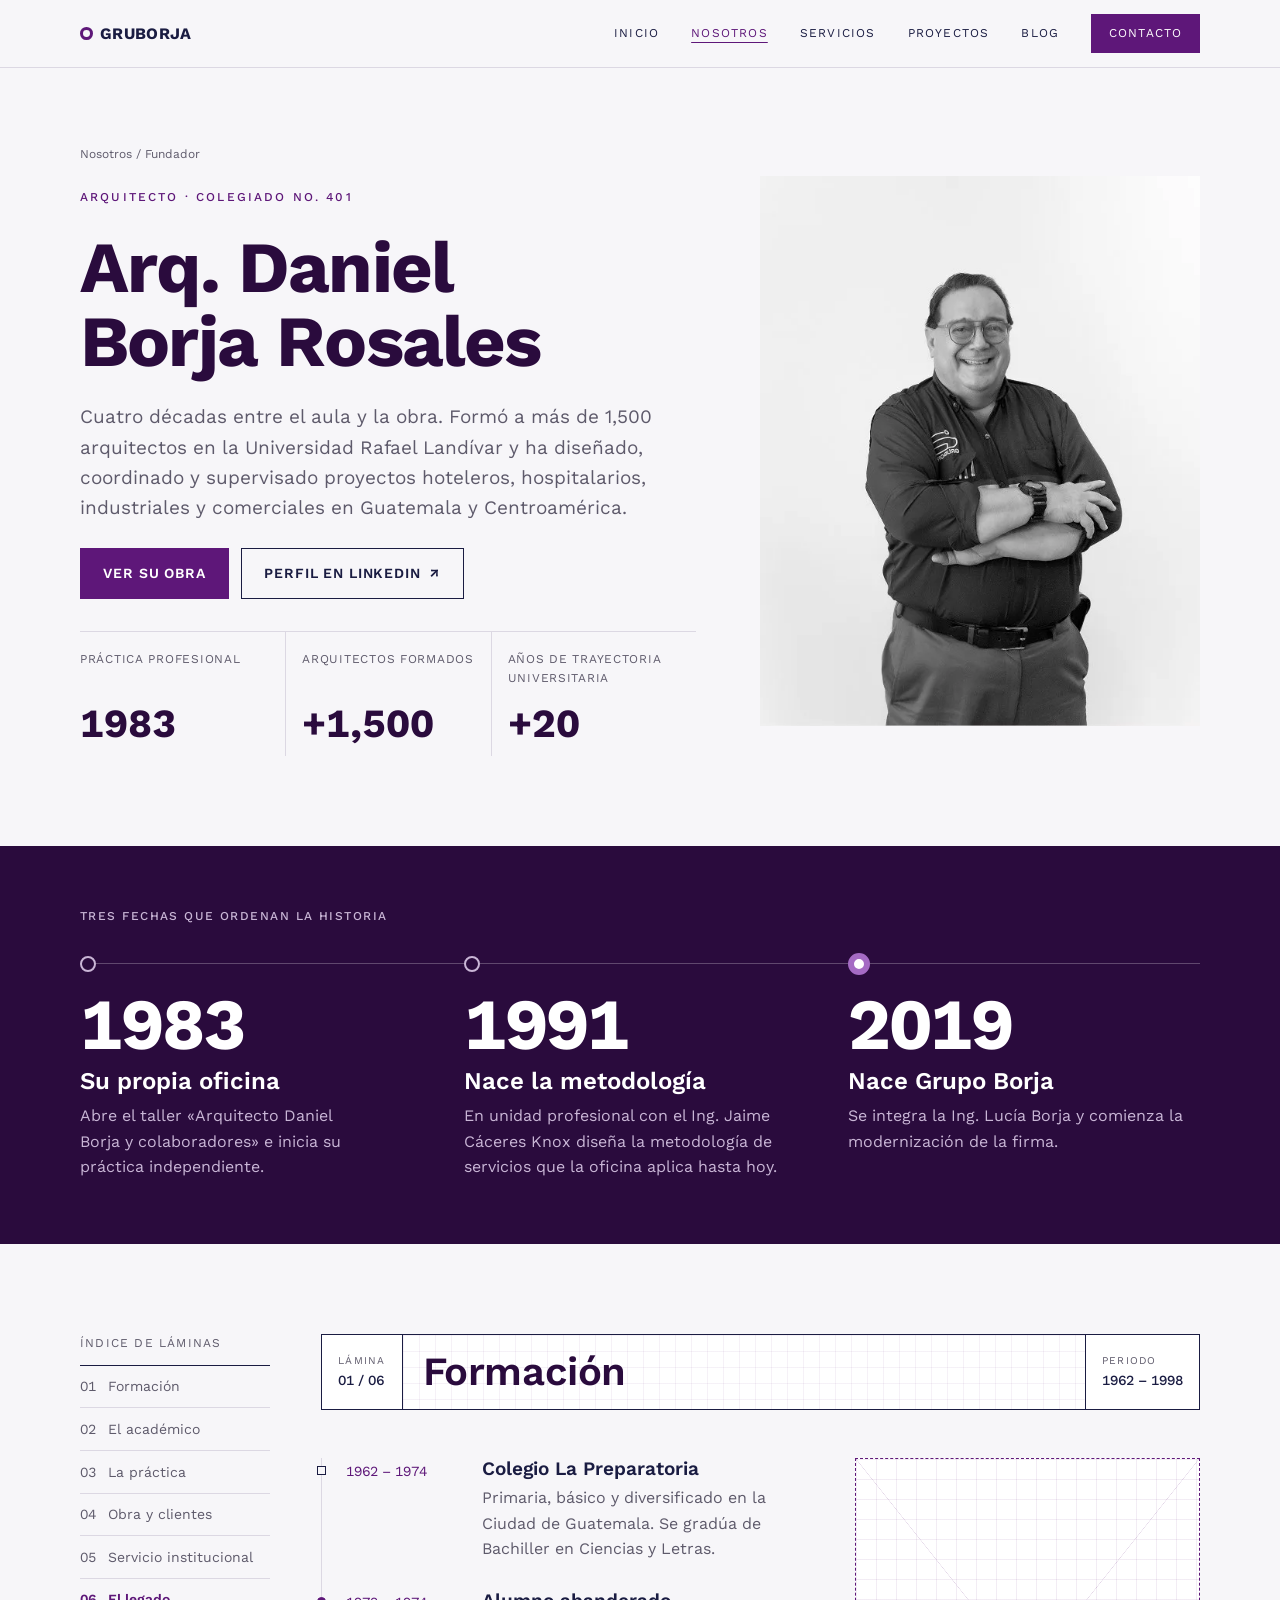
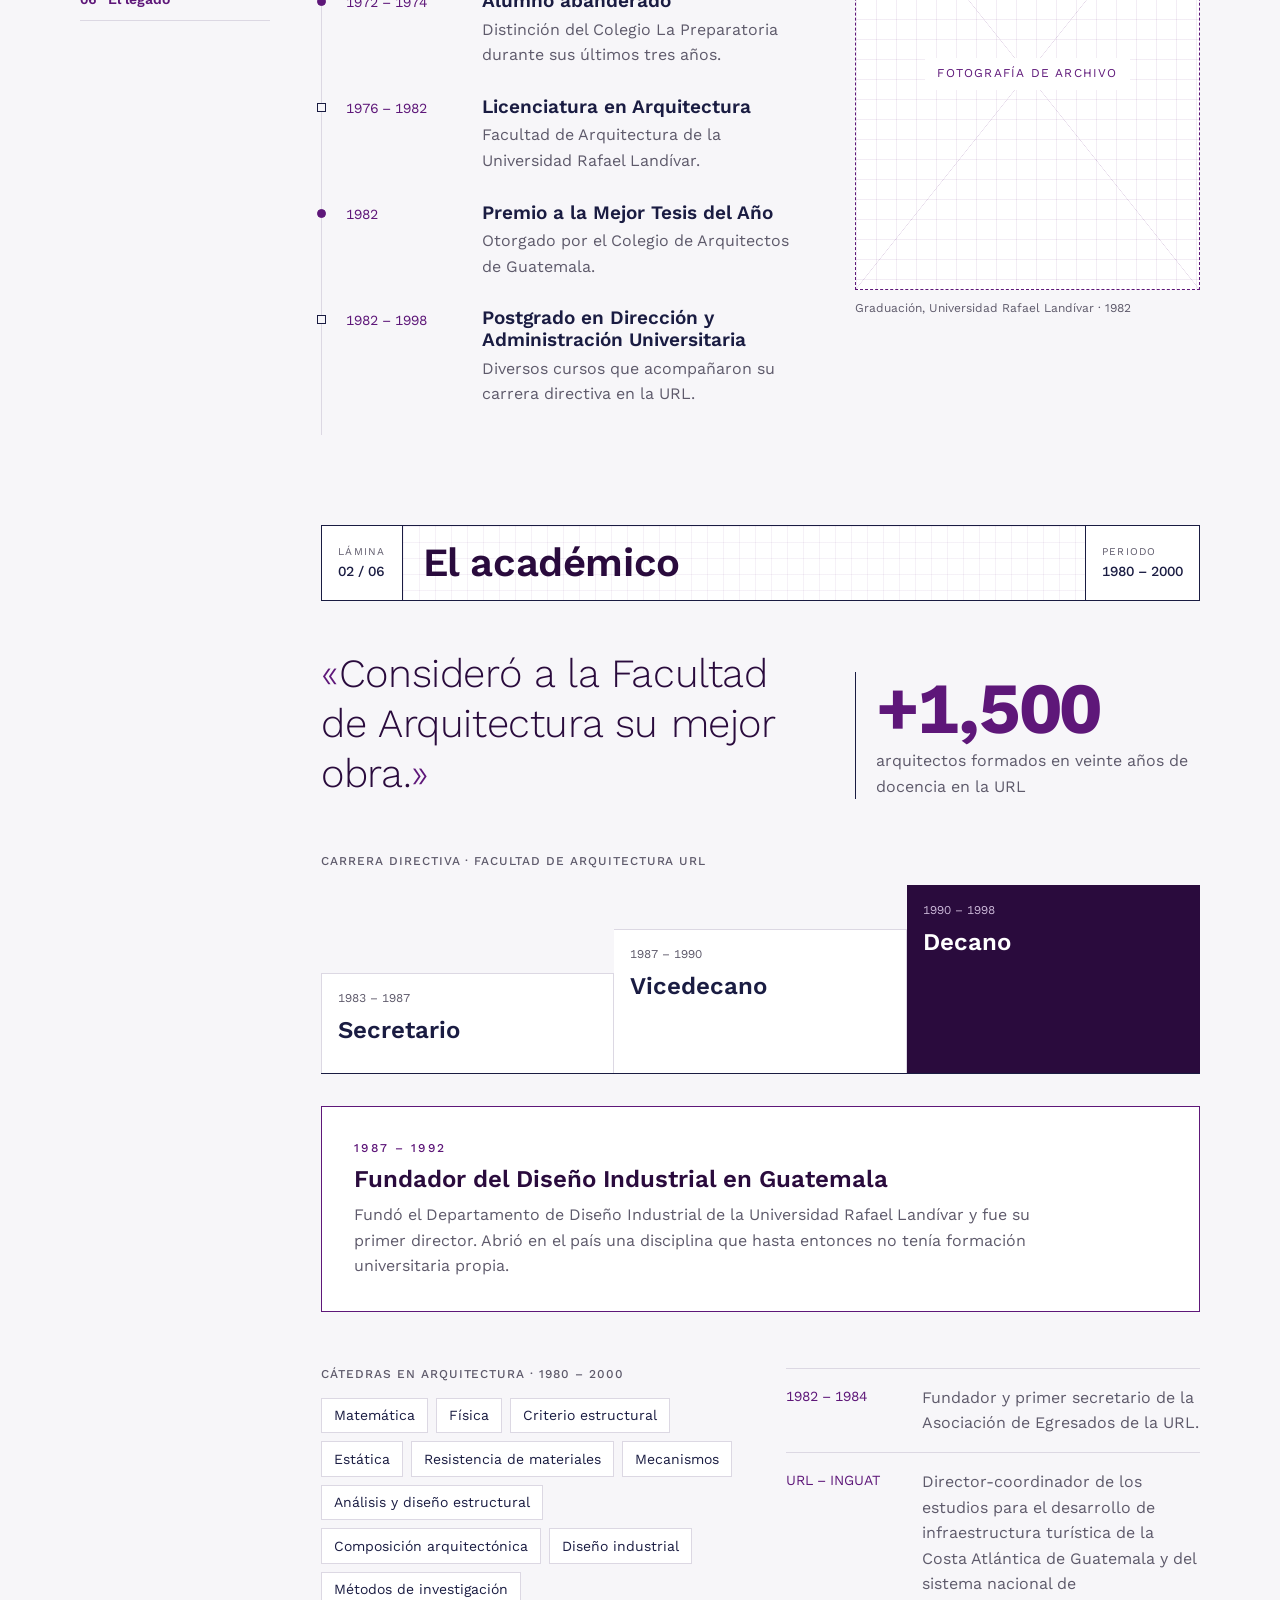
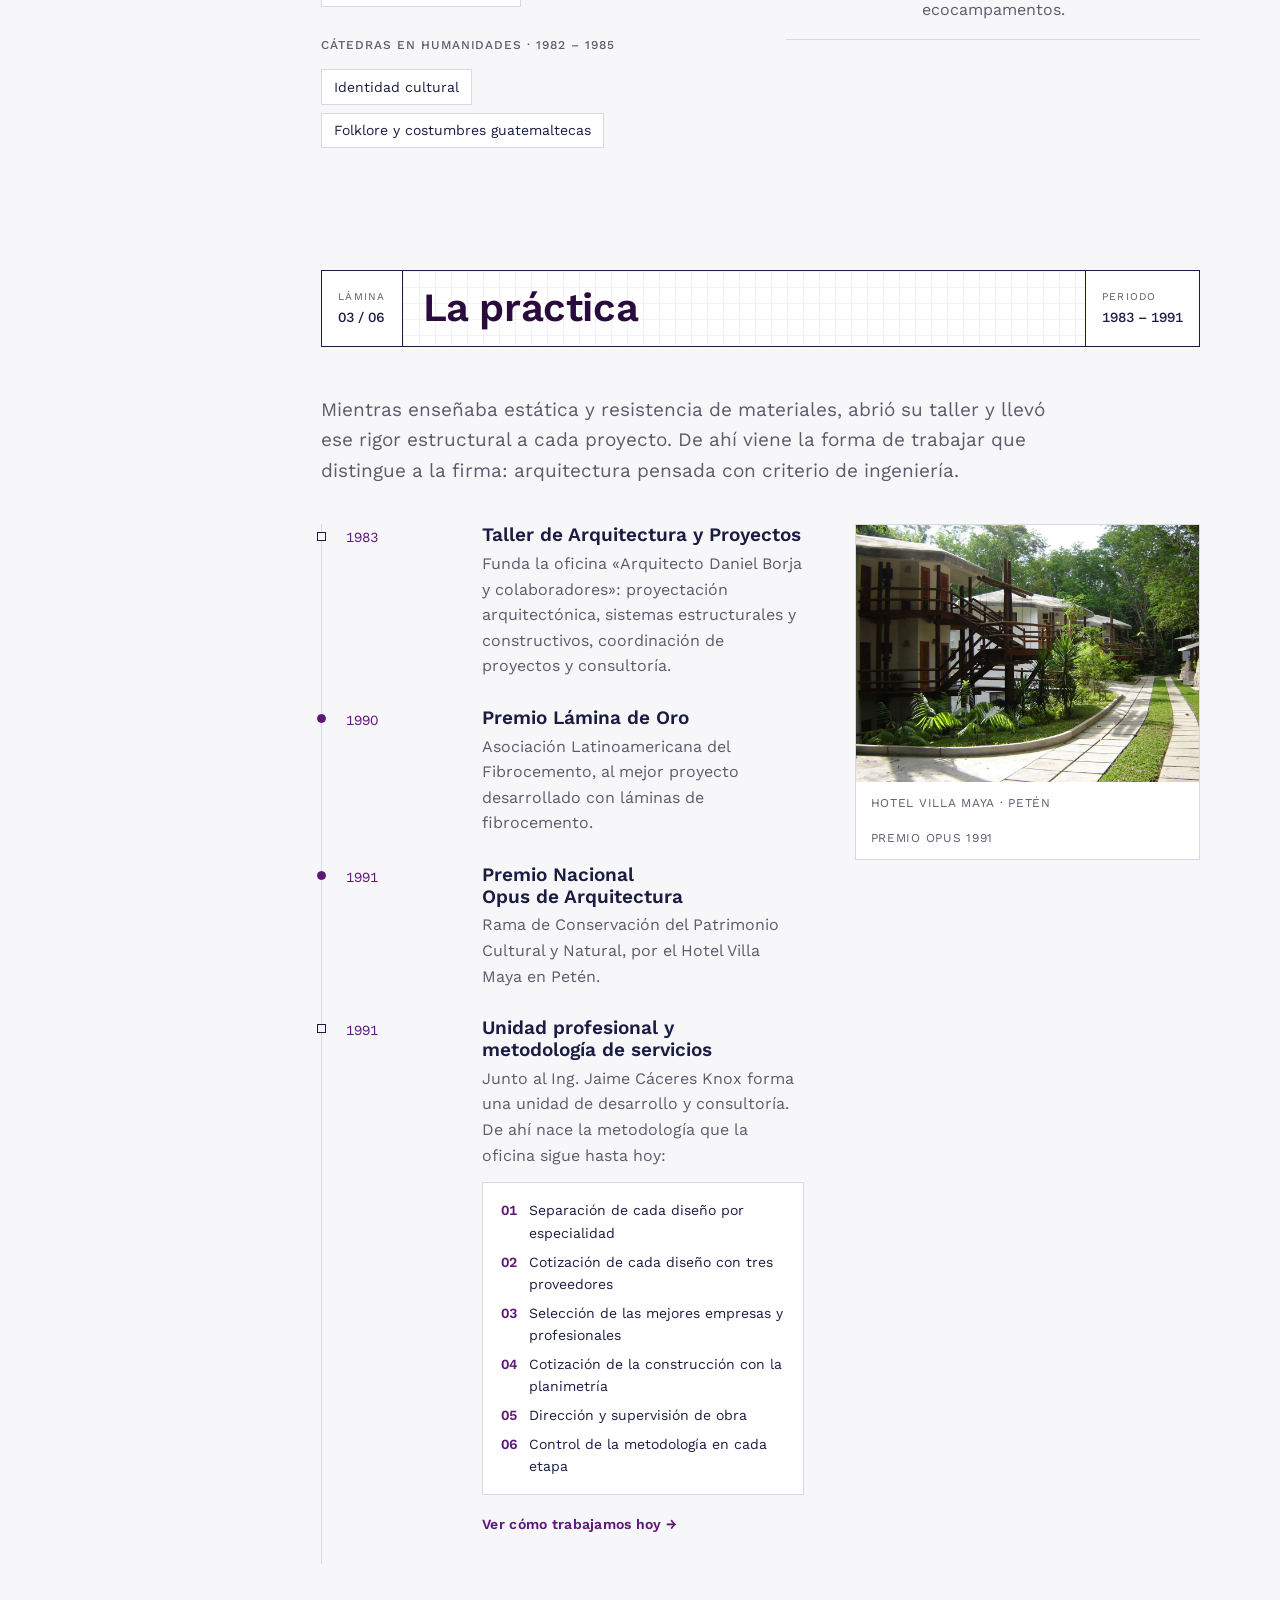
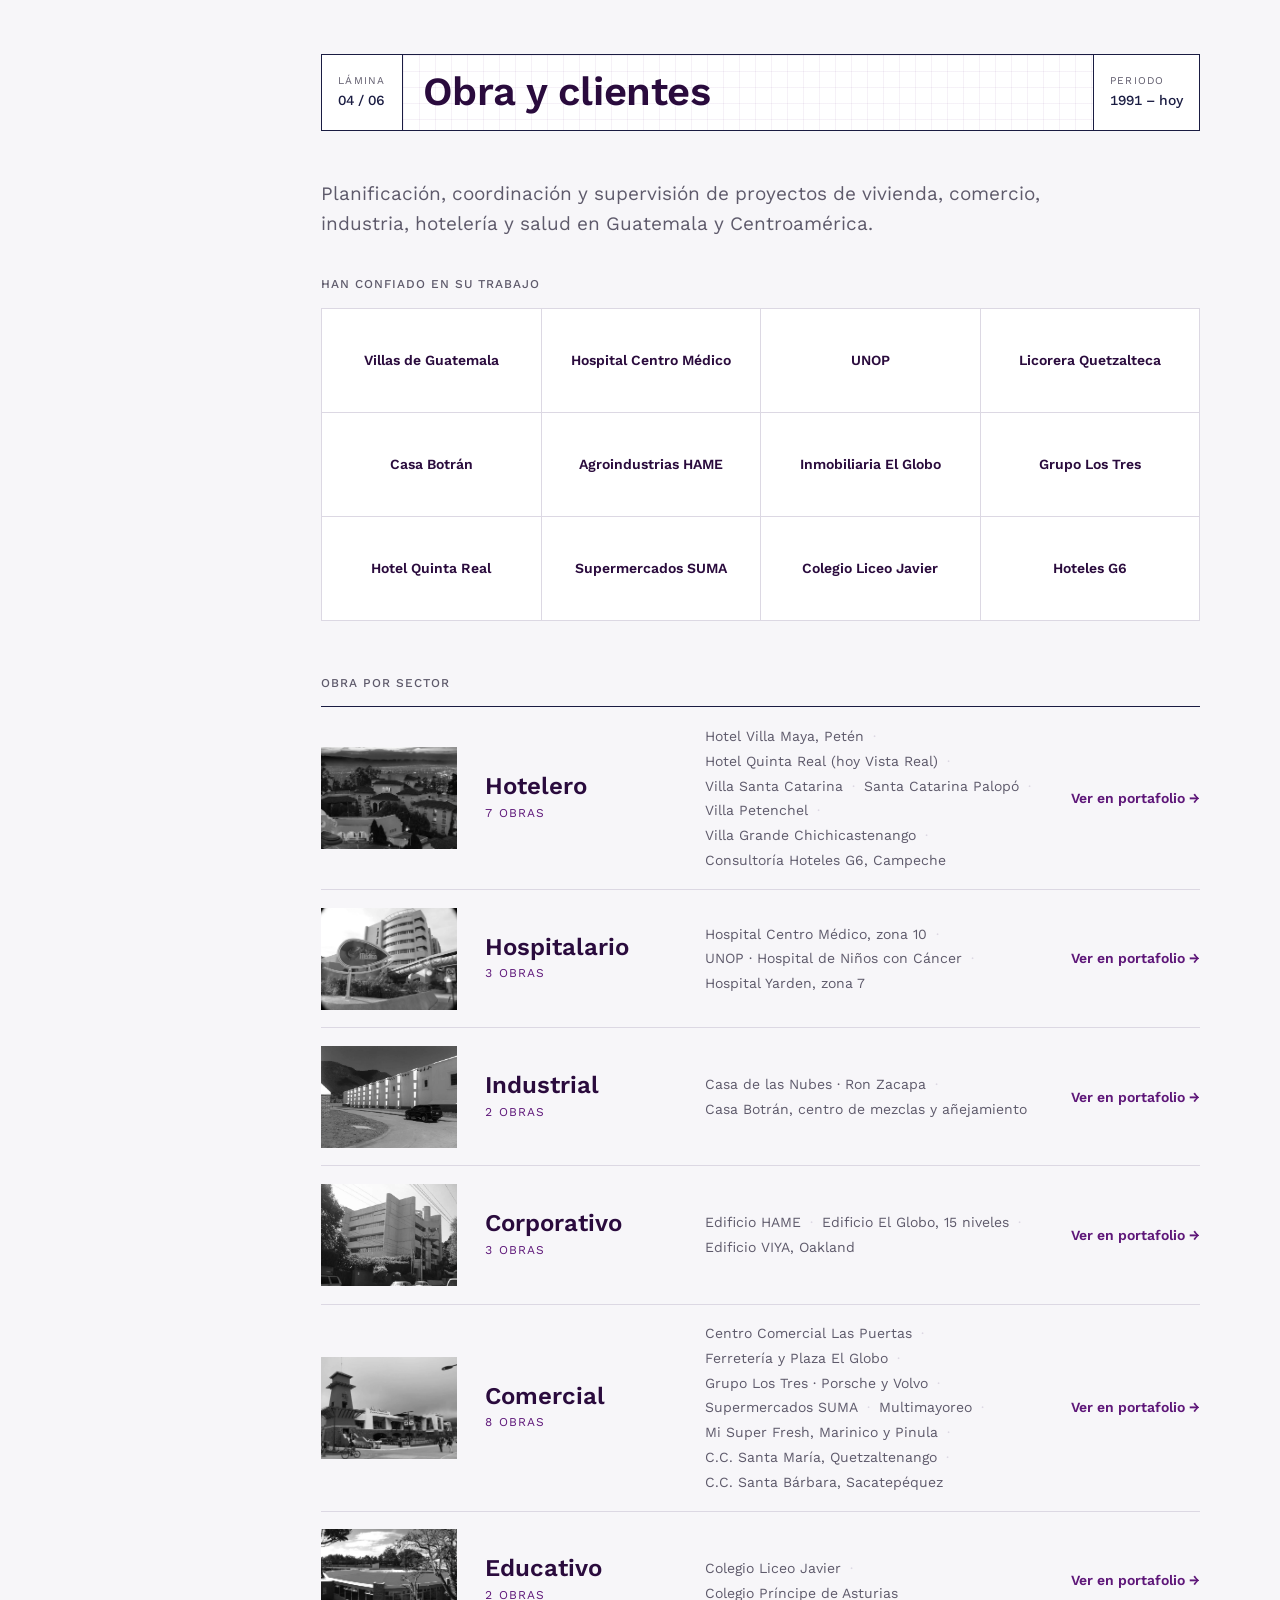
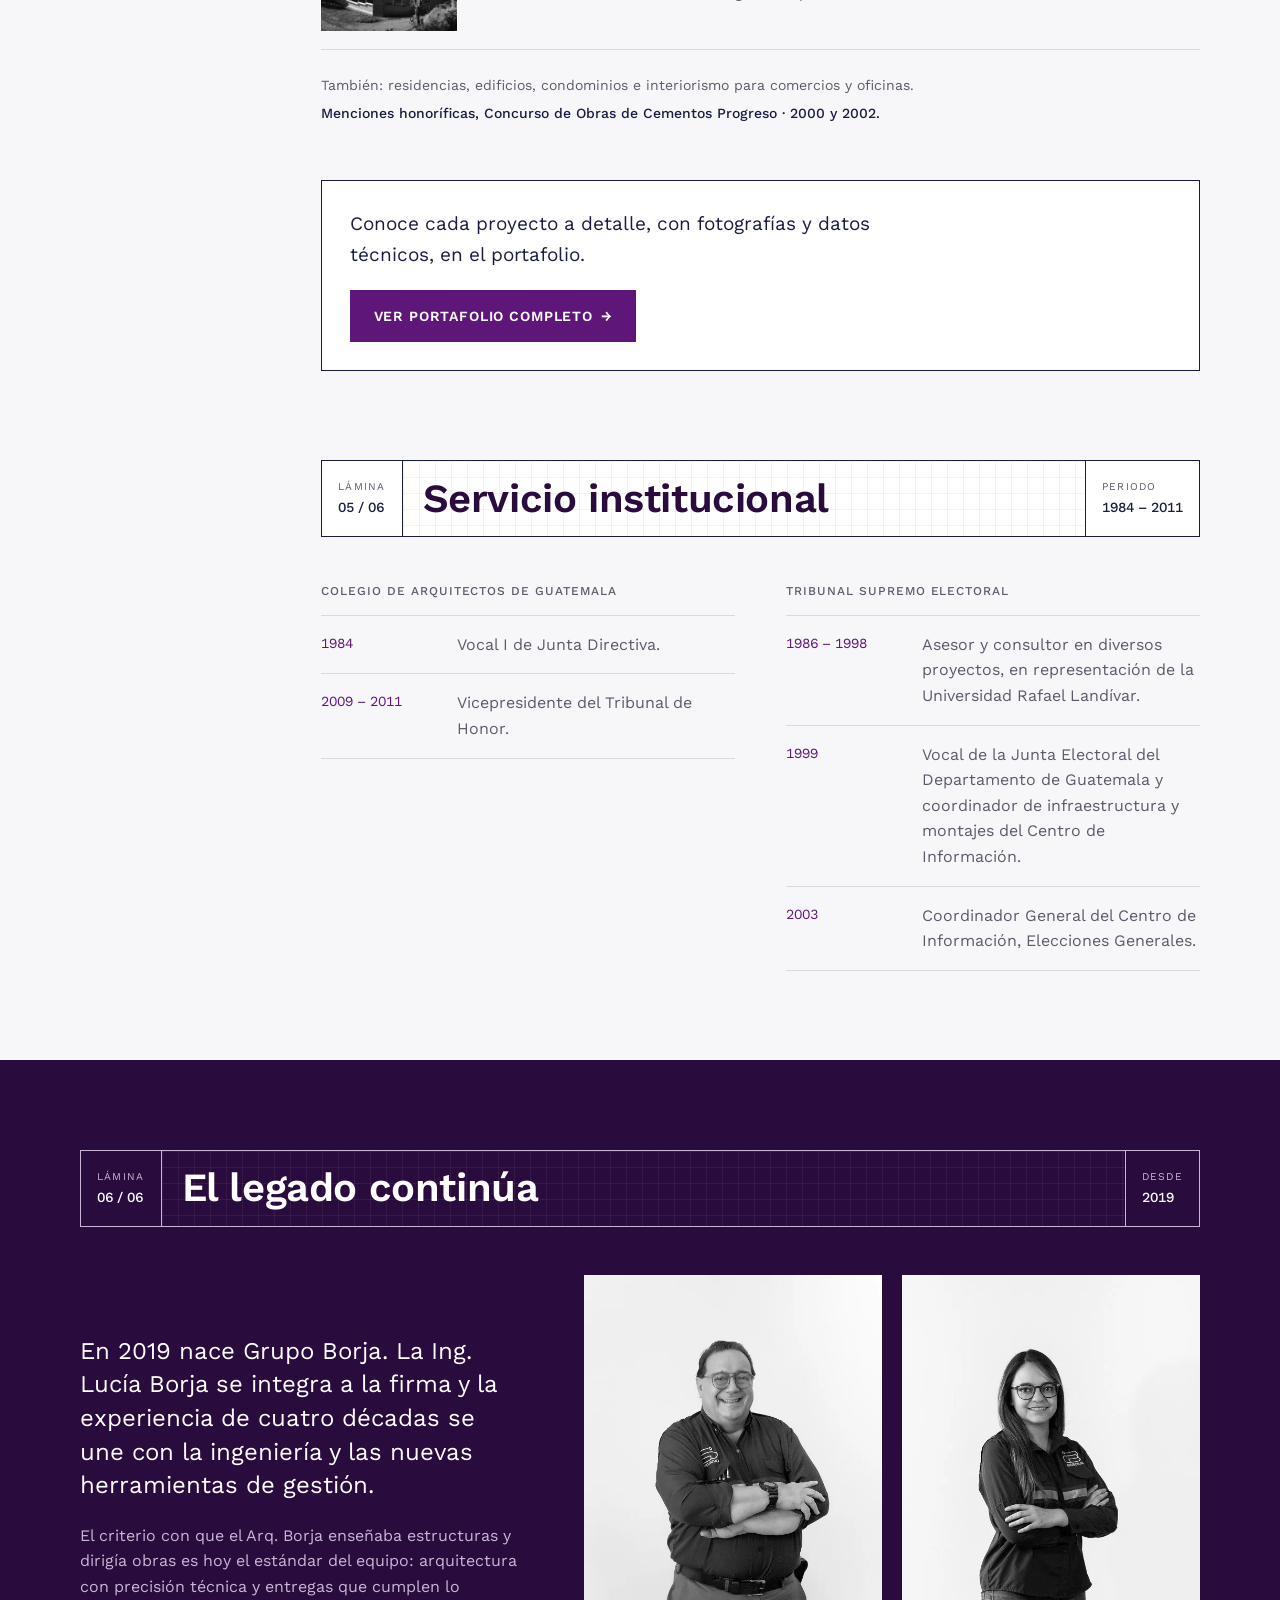
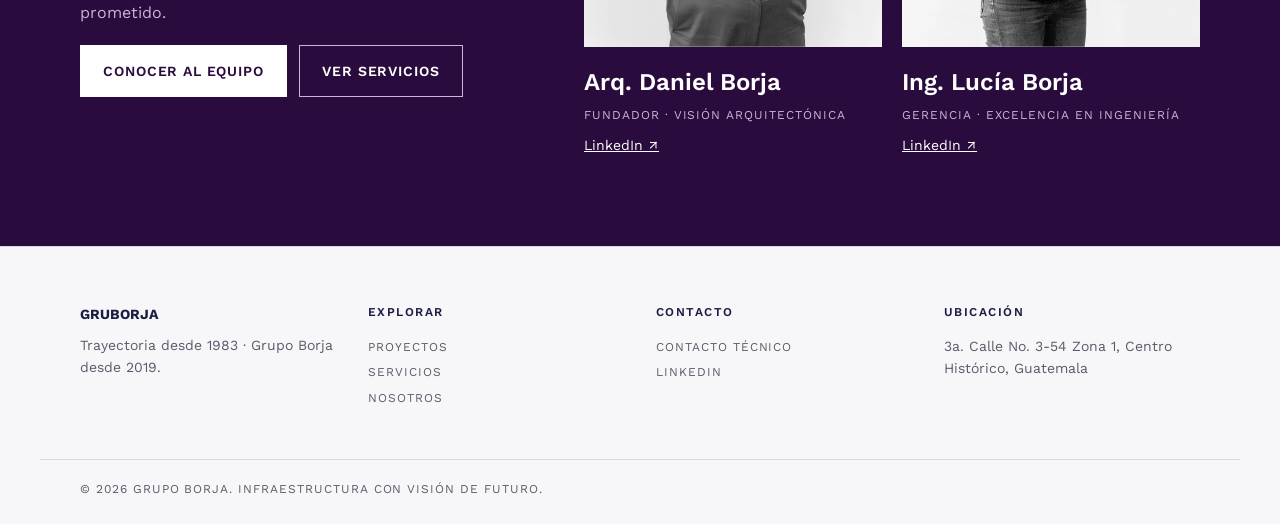
==== codbr.html @ 66668189 "feat(nosotros): integracion de portafolio de fundador" ====
<!DOCTYPE html>
<html lang="es">
<head>
  <meta charset="UTF-8">
  <meta name="viewport" content="width=device-width, initial-scale=1.0">
  <title>Arq. Daniel Borja</title>

  <!-- ==========================================================
       SEO: descripción y vista previa al compartir (WhatsApp, LinkedIn)
       Cambia "https://gruborja.com" por el dominio final del sitio.
       ========================================================== -->
  <meta name="description" content="Trayectoria del Arq. Daniel Borja Rosales: exdecano de la Facultad de Arquitectura URL, fundador del Diseño Industrial en Guatemala y más de 40 años de práctica profesional.">
  <meta property="og:type" content="profile">
  <meta property="og:title" content="Arq. Daniel Borja Rosales | Trayectoria">
  <meta property="og:description" content="Exdecano de Arquitectura URL, formador de más de 1,500 arquitectos y más de 40 años de obra en Guatemala y Centroamérica.">
  <meta property="og:image" content="https://gruborja.com/assets/img/fundador/daniel-borja-retrato.webp">
  <meta property="og:url" content="https://gruborja.com/codbr.html">

  <!-- Tipografía de marca: Work Sans (la misma del logo y de los documentos GRUBORJA) -->
  <link rel="preconnect" href="https://fonts.googleapis.com">
  <link rel="preconnect" href="https://fonts.gstatic.com" crossorigin>
  <link rel="stylesheet" href="https://fonts.googleapis.com/css2?family=Work+Sans:ital,wght@0,300;0,400;0,500;0,600;0,700;0,800;1,400;1,600&display=swap">

  <link rel="stylesheet" href="css/fundador.css">

  <!-- Datos estructurados: ayudan a Google a entender quién es el Arq. Borja -->
  <script type="application/ld+json">
  {
    "@context": "https://schema.org",
    "@type": "Person",
    "name": "Daniel Arturo Borja Rosales",
    "honorificPrefix": "Arq.",
    "jobTitle": "Arquitecto fundador",
    "nationality": "Guatemalteca",
    "worksFor": { "@type": "Organization", "name": "GRUBORJA" },
    "alumniOf": [
      { "@type": "CollegeOrUniversity", "name": "Universidad Rafael Landívar" },
      { "@type": "EducationalOrganization", "name": "Colegio La Preparatoria" }
    ],
    "award": [
      "Premio a la Mejor Tesis del Año 1982, Colegio de Arquitectos de Guatemala",
      "Premio Lámina de Oro 1990, Asociación Latinoamericana del Fibrocemento",
      "Premio Nacional Opus de Arquitectura 1991, Hotel Villa Maya"
    ],
    "sameAs": ["https://www.linkedin.com/in/arqdanielborja/"]
  }
  </script>
</head>
<body>

  <a class="saltar" href="#contenido">Saltar al contenido</a>

  <!-- ==========================================================
       NAVEGACIÓN (misma estructura que el resto del sitio)
       ========================================================== -->
  <header class="nav">
    <div class="nav__interior">
      <a class="nav__logo" href="index.html" aria-label="GRUBORJA, inicio">
        <span class="nav__punto" aria-hidden="true"></span>GRUBORJA
      </a>

      <button class="nav__boton" type="button" aria-expanded="false" aria-controls="nav-menu">
        <span class="nav__barras" aria-hidden="true"></span>
        <span class="sr">Abrir menú</span>
      </button>

      <nav id="nav-menu" class="nav__menu" aria-label="Principal">
        <a href="index.html">Inicio</a>
        <a href="nosotros.html" aria-current="page">Nosotros</a>
        <a href="servicios.html">Servicios</a>
        <a href="portafolio.html">Proyectos</a>
        <a href="blog.html">Blog</a>
        <a class="nav__cta" href="contacto.html">Contacto</a>
      </nav>
    </div>
  </header>

  <main id="contenido">

    <!-- ==========================================================
         PORTADA
         ========================================================== -->
    <section class="portada" aria-labelledby="titulo-portada">
      <div class="contenedor portada__grid">

        <div class="portada__texto">
          <p class="migas"><a href="nosotros.html">Nosotros</a> <span aria-hidden="true">/</span> Fundador</p>
          <p class="eyebrow">Arquitecto · Colegiado No. 401</p>
          <h1 id="titulo-portada">Arq. Daniel Borja&nbsp;Rosales</h1>
          <p class="portada__lead">
            Cuatro décadas entre el aula y la obra. Formó a más de 1,500 arquitectos
            en la Universidad Rafael Landívar y ha diseñado, coordinado y supervisado
            proyectos hoteleros, hospitalarios, industriales y comerciales en Guatemala
            y Centroamérica.
          </p>

          <div class="portada__acciones">
            <a class="boton boton--primario" href="#lamina-04">Ver su obra</a>
            <a class="boton boton--linea" href="https://www.linkedin.com/in/arqdanielborja/" target="_blank" rel="noopener">
              Perfil en LinkedIn <span aria-hidden="true">↗</span>
            </a>
          </div>

          <dl class="cifras">
            <div class="cifras__item">
              <dt>Práctica profesional</dt>
              <dd>1983</dd>
            </div>
            <div class="cifras__item">
              <dt>Arquitectos formados</dt>
              <dd>+1,500</dd>
            </div>
            <div class="cifras__item">
              <dt>Años de trayectoria universitaria</dt>
              <dd>+20</dd>
            </div>
          </dl>
        </div>

        <figure class="portada__retrato">
          <img src="assets/img/fundador/daniel-borja-retrato.webp" width="568" height="709"
               alt="Retrato del Arq. Daniel Borja con los brazos cruzados, vistiendo camisa de GRUBORJA">
        </figure>

      </div>
    </section>

    <!-- ==========================================================
         TRES FECHAS CLAVE (diferencia persona / unidad / empresa)
         ========================================================== -->
    <section class="fechas" aria-labelledby="titulo-fechas">
      <div class="contenedor">
        <h2 id="titulo-fechas" class="fechas__titulo">Tres fechas que ordenan la historia</h2>
        <ol class="fechas__lista">
          <li class="fechas__item">
            <span class="fechas__punto" aria-hidden="true"></span>
            <span class="fechas__anio">1983</span>
            <h3 class="fechas__nombre">Su propia oficina</h3>
            <p>Abre el taller «Arquitecto Daniel Borja y colaboradores» e inicia su práctica independiente.</p>
          </li>
          <li class="fechas__item">
            <span class="fechas__punto" aria-hidden="true"></span>
            <span class="fechas__anio">1991</span>
            <h3 class="fechas__nombre">Nace la metodología</h3>
            <p>En unidad profesional con el Ing. Jaime Cáceres Knox diseña la metodología de servicios que la oficina aplica hasta hoy.</p>
          </li>
          <li class="fechas__item fechas__item--marca">
            <span class="fechas__punto" aria-hidden="true"></span>
            <span class="fechas__anio">2019</span>
            <h3 class="fechas__nombre">Nace Grupo Borja</h3>
            <p>Se integra la Ing. Lucía Borja y comienza la modernización de la firma.</p>
          </li>
        </ol>
      </div>
    </section>

    <!-- ==========================================================
         LÁMINAS (capítulos) + ÍNDICE LATERAL
         ========================================================== -->
    <div class="contenedor laminas">

      <!-- Índice fijo en escritorio; se marca el capítulo visible con JS -->
      <nav class="indice" aria-label="Capítulos de la trayectoria">
        <p class="indice__titulo">Índice de láminas</p>
        <ol>
          <li><a href="#lamina-01"><span>01</span> Formación</a></li>
          <li><a href="#lamina-02"><span>02</span> El académico</a></li>
          <li><a href="#lamina-03"><span>03</span> La práctica</a></li>
          <li><a href="#lamina-04"><span>04</span> Obra y clientes</a></li>
          <li><a href="#lamina-05"><span>05</span> Servicio institucional</a></li>
          <li><a href="#lamina-06"><span>06</span> El legado</a></li>
        </ol>
      </nav>

      <div class="laminas__cuerpo">

        <!-- ======================= LÁMINA 01 ======================= -->
        <section id="lamina-01" class="lamina" aria-labelledby="t-01">
          <header class="cajetin">
            <span class="cajetin__celda"><small>Lámina</small>01 / 06</span>
            <h2 id="t-01" class="cajetin__titulo">Formación</h2>
            <span class="cajetin__celda"><small>Periodo</small>1962 – 1998</span>
          </header>

          <div class="lamina__grid">
            <ol class="hitos">
              <li class="hito">
                <span class="hito__anio">1962 – 1974</span>
                <div>
                  <h3>Colegio La Preparatoria</h3>
                  <p>Primaria, básico y diversificado en la Ciudad de Guatemala. Se gradúa de Bachiller en Ciencias y Letras.</p>
                </div>
              </li>
              <li class="hito hito--premio">
                <span class="hito__anio">1972 – 1974</span>
                <div>
                  <h3>Alumno abanderado</h3>
                  <p>Distinción del Colegio La Preparatoria durante sus últimos tres años.</p>
                </div>
              </li>
              <li class="hito">
                <span class="hito__anio">1976 – 1982</span>
                <div>
                  <h3>Licenciatura en Arquitectura</h3>
                  <p>Facultad de Arquitectura de la Universidad Rafael Landívar.</p>
                </div>
              </li>
              <li class="hito hito--premio">
                <span class="hito__anio">1982</span>
                <div>
                  <h3>Premio a la Mejor Tesis del Año</h3>
                  <p>Otorgado por el Colegio de Arquitectos de Guatemala.</p>
                </div>
              </li>
              <li class="hito">
                <span class="hito__anio">1982 – 1998</span>
                <div>
                  <h3>Postgrado en Dirección y Administración Universitaria</h3>
                  <p>Diversos cursos que acompañaron su carrera directiva en la URL.</p>
                </div>
              </li>
            </ol>

            <!-- REEMPLAZAR: fotografía de archivo (graduación 1982, La Preparatoria, etc.)
                 Cambia este <div> por:
                 <img src="assets/img/fundador/graduacion-1982.webp" width="800" height="1000" alt="..."> -->
            <figure class="pendiente" aria-label="Espacio reservado para fotografía de archivo">
              <div class="pendiente__lienzo" aria-hidden="true">
                <span>Fotografía de archivo</span>
              </div>
              <figcaption>Graduación, Universidad Rafael Landívar · 1982</figcaption>
            </figure>
          </div>
        </section>

        <!-- ======================= LÁMINA 02 ======================= -->
        <section id="lamina-02" class="lamina" aria-labelledby="t-02">
          <header class="cajetin">
            <span class="cajetin__celda"><small>Lámina</small>02 / 06</span>
            <h2 id="t-02" class="cajetin__titulo">El académico</h2>
            <span class="cajetin__celda"><small>Periodo</small>1980 – 2000</span>
          </header>

          <div class="academico__apertura">
            <blockquote class="cita">
              <p>Consideró a la Facultad de Arquitectura su mejor obra.</p>
            </blockquote>
            <div class="dato-grande">
              <span class="dato-grande__cifra">+1,500</span>
              <span class="dato-grande__texto">arquitectos formados en veinte años de docencia en la URL</span>
            </div>
          </div>

          <!-- Escalera de cargos: cada peldaño es un cargo directivo -->
          <h3 class="subtitulo">Carrera directiva · Facultad de Arquitectura URL</h3>
          <ol class="escalera">
            <li class="escalera__peldano" style="--nivel: 1">
              <span class="escalera__anio">1983 – 1987</span>
              <strong>Secretario</strong>
            </li>
            <li class="escalera__peldano" style="--nivel: 2">
              <span class="escalera__anio">1987 – 1990</span>
              <strong>Vicedecano</strong>
            </li>
            <li class="escalera__peldano escalera__peldano--cima" style="--nivel: 3">
              <span class="escalera__anio">1990 – 1998</span>
              <strong>Decano</strong>
            </li>
          </ol>

          <div class="destacado">
            <p class="eyebrow">1987 – 1992</p>
            <h3>Fundador del Diseño Industrial en Guatemala</h3>
            <p>Fundó el Departamento de Diseño Industrial de la Universidad Rafael Landívar y fue su primer director. Abrió en el país una disciplina que hasta entonces no tenía formación universitaria propia.</p>
          </div>

          <div class="lamina__grid lamina__grid--parejo">
            <div>
              <h3 class="subtitulo">Cátedras en Arquitectura · 1980 – 2000</h3>
              <ul class="etiquetas">
                <li>Matemática</li>
                <li>Física</li>
                <li>Criterio estructural</li>
                <li>Estática</li>
                <li>Resistencia de materiales</li>
                <li>Mecanismos</li>
                <li>Análisis y diseño estructural</li>
                <li>Composición arquitectónica</li>
                <li>Diseño industrial</li>
                <li>Métodos de investigación</li>
              </ul>
              <h3 class="subtitulo">Cátedras en Humanidades · 1982 – 1985</h3>
              <ul class="etiquetas">
                <li>Identidad cultural</li>
                <li>Folklore y costumbres guatemaltecas</li>
              </ul>
            </div>

            <ul class="registro">
              <li>
                <span class="registro__anio">1982 – 1984</span>
                <p>Fundador y primer secretario de la Asociación de Egresados de la URL.</p>
              </li>
              <li>
                <span class="registro__anio">URL – INGUAT</span>
                <p>Director-coordinador de los estudios para el desarrollo de infraestructura turística de la Costa Atlántica de Guatemala y del sistema nacional de ecocampamentos.</p>
              </li>
            </ul>
          </div>
        </section>

        <!-- ======================= LÁMINA 03 ======================= -->
        <section id="lamina-03" class="lamina" aria-labelledby="t-03">
          <header class="cajetin">
            <span class="cajetin__celda"><small>Lámina</small>03 / 06</span>
            <h2 id="t-03" class="cajetin__titulo">La práctica</h2>
            <span class="cajetin__celda"><small>Periodo</small>1983 – 1991</span>
          </header>

          <p class="lamina__intro">
            Mientras enseñaba estática y resistencia de materiales, abrió su taller y llevó
            ese rigor estructural a cada proyecto. De ahí viene la forma de trabajar que
            distingue a la firma: arquitectura pensada con criterio de ingeniería.
          </p>

          <div class="lamina__grid">
            <ol class="hitos">
              <li class="hito">
                <span class="hito__anio">1983</span>
                <div>
                  <h3>Taller de Arquitectura y Proyectos</h3>
                  <p>Funda la oficina «Arquitecto Daniel Borja y colaboradores»: proyectación arquitectónica, sistemas estructurales y constructivos, coordinación de proyectos y consultoría.</p>
                </div>
              </li>
              <li class="hito hito--premio">
                <span class="hito__anio">1990</span>
                <div>
                  <h3>Premio Lámina de Oro</h3>
                  <p>Asociación Latinoamericana del Fibrocemento, al mejor proyecto desarrollado con láminas de fibrocemento.</p>
                </div>
              </li>
              <li class="hito hito--premio">
                <span class="hito__anio">1991</span>
                <div>
                  <h3>Premio Nacional Opus de Arquitectura</h3>
                  <p>Rama de Conservación del Patrimonio Cultural y Natural, por el Hotel Villa Maya en Petén.</p>
                </div>
              </li>
              <li class="hito">
                <span class="hito__anio">1991</span>
                <div>
                  <h3>Unidad profesional y metodología de servicios</h3>
                  <p>Junto al Ing. Jaime Cáceres Knox forma una unidad de desarrollo y consultoría. De ahí nace la metodología que la oficina sigue hasta hoy:</p>
                  <ol class="metodo">
                    <li>Separación de cada diseño por especialidad</li>
                    <li>Cotización de cada diseño con tres proveedores</li>
                    <li>Selección de las mejores empresas y profesionales</li>
                    <li>Cotización de la construcción con la planimetría</li>
                    <li>Dirección y supervisión de obra</li>
                    <li>Control de la metodología en cada etapa</li>
                  </ol>
                  <a class="enlace-flecha" href="servicios.html">Ver cómo trabajamos hoy <span aria-hidden="true">→</span></a>
                </div>
              </li>
            </ol>

            <figure class="foto">
              <img src="assets/img/fundador/villa-maya.webp" width="1200" height="900" loading="lazy"
                   alt="Hotel Villa Maya en Petén: cabañas de madera entre vegetación tropical">
              <figcaption><span>Hotel Villa Maya · Petén</span><span>Premio Opus 1991</span></figcaption>
            </figure>
          </div>
        </section>

        <!-- ======================= LÁMINA 04 ======================= -->
        <section id="lamina-04" class="lamina" aria-labelledby="t-04">
          <header class="cajetin">
            <span class="cajetin__celda"><small>Lámina</small>04 / 06</span>
            <h2 id="t-04" class="cajetin__titulo">Obra y clientes</h2>
            <span class="cajetin__celda"><small>Periodo</small>1991 – hoy</span>
          </header>

          <p class="lamina__intro">
            Planificación, coordinación y supervisión de proyectos de vivienda,
            comercio, industria, hotelería y salud en Guatemala y Centroamérica.
          </p>

          <!-- ======================================================
               MURO DE MARCAS · "Han confiado en su trabajo"
               Por ahora cada casilla muestra el nombre en texto.
               Cuando tengas la autorización y el logo, cambia el <span> por:
               <img src="assets/logos/nombre.svg" alt="Nombre de la marca">
               Para quitar o agregar marcas, borra o copia un <li>.
               ====================================================== -->
          <div class="marcas">
            <h3 class="subtitulo">Han confiado en su trabajo</h3>
            <ul class="marcas__muro">
              <li class="marca"><span>Villas de Guatemala</span></li>
              <li class="marca"><span>Hospital Centro Médico</span></li>
              <li class="marca"><span>UNOP</span></li>
              <li class="marca"><span>Licorera Quetzalteca</span></li>
              <li class="marca"><span>Casa Botrán</span></li>
              <li class="marca"><span>Agroindustrias HAME</span></li>
              <li class="marca"><span>Inmobiliaria El Globo</span></li>
              <li class="marca"><span>Grupo Los Tres</span></li>
              <li class="marca"><span>Hotel Quinta Real</span></li>
              <li class="marca"><span>Supermercados SUMA</span></li>
              <li class="marca"><span>Colegio Liceo Javier</span></li>
              <li class="marca"><span>Hoteles G6</span></li>
            </ul>
          </div>

          <!-- ======================================================
               OBRA POR SECTOR
               Índice ligero: una foto por sector y la lista de obras.
               Cada fila lleva al portafolio (portafolio.html#sector).
               ====================================================== -->
          <h3 class="subtitulo">Obra por sector</h3>
          <ul class="sectores">
            <li class="sector">
              <img class="sector__foto" src="assets/img/fundador/vista-real.webp" width="1200" height="900" loading="lazy" alt="Hotel Vista Real al atardecer">
              <div class="sector__cabeza">
                <h4 class="sector__nombre">Hotelero</h4>
                <span class="sector__conteo">7 obras</span>
              </div>
              <ul class="sector__obras">
                  <li>Hotel Villa Maya, Petén</li>
                  <li>Hotel Quinta Real (hoy Vista Real)</li>
                  <li>Villa Santa Catarina</li>
                  <li>Santa Catarina Palopó</li>
                  <li>Villa Petenchel</li>
                  <li>Villa Grande Chichicastenango</li>
                  <li>Consultoría Hoteles G6, Campeche</li>
              </ul>
              <a class="sector__enlace" href="portafolio.html#hotelero" aria-label="Ver obras del sector hotelero en el portafolio">Ver en portafolio <span aria-hidden="true">→</span></a>
            </li>
            <li class="sector">
              <img class="sector__foto" src="assets/img/fundador/centro-medico.webp" width="1200" height="900" loading="lazy" alt="Torre del Hospital Centro Médico">
              <div class="sector__cabeza">
                <h4 class="sector__nombre">Hospitalario</h4>
                <span class="sector__conteo">3 obras</span>
              </div>
              <ul class="sector__obras">
                  <li>Hospital Centro Médico, zona 10</li>
                  <li>UNOP · Hospital de Niños con Cáncer</li>
                  <li>Hospital Yarden, zona 7</li>
              </ul>
              <a class="sector__enlace" href="portafolio.html#hospitalario" aria-label="Ver obras del sector hospitalario en el portafolio">Ver en portafolio <span aria-hidden="true">→</span></a>
            </li>
            <li class="sector">
              <img class="sector__foto" src="assets/img/fundador/casa-de-las-nubes.webp" width="1200" height="900" loading="lazy" alt="Naves de añejamiento de Casa de las Nubes">
              <div class="sector__cabeza">
                <h4 class="sector__nombre">Industrial</h4>
                <span class="sector__conteo">2 obras</span>
              </div>
              <ul class="sector__obras">
                  <li>Casa de las Nubes · Ron Zacapa</li>
                  <li>Casa Botrán, centro de mezclas y añejamiento</li>
              </ul>
              <a class="sector__enlace" href="portafolio.html#industrial" aria-label="Ver obras del sector industrial en el portafolio">Ver en portafolio <span aria-hidden="true">→</span></a>
            </li>
            <li class="sector">
              <img class="sector__foto" src="assets/img/fundador/edificio-hame.webp" width="1200" height="900" loading="lazy" alt="Edificio corporativo HAME">
              <div class="sector__cabeza">
                <h4 class="sector__nombre">Corporativo</h4>
                <span class="sector__conteo">3 obras</span>
              </div>
              <ul class="sector__obras">
                  <li>Edificio HAME</li>
                  <li>Edificio El Globo, 15 niveles</li>
                  <li>Edificio VIYA, Oakland</li>
              </ul>
              <a class="sector__enlace" href="portafolio.html#corporativo" aria-label="Ver obras del sector corporativo en el portafolio">Ver en portafolio <span aria-hidden="true">→</span></a>
            </li>
            <li class="sector">
              <img class="sector__foto" src="assets/img/fundador/las-puertas.webp" width="1200" height="900" loading="lazy" alt="Centro comercial Las Puertas">
              <div class="sector__cabeza">
                <h4 class="sector__nombre">Comercial</h4>
                <span class="sector__conteo">8 obras</span>
              </div>
              <ul class="sector__obras">
                  <li>Centro Comercial Las Puertas</li>
                  <li>Ferretería y Plaza El Globo</li>
                  <li>Grupo Los Tres · Porsche y Volvo</li>
                  <li>Supermercados SUMA</li>
                  <li>Multimayoreo</li>
                  <li>Mi Super Fresh, Marinico y Pinula</li>
                  <li>C.C. Santa María, Quetzaltenango</li>
                  <li>C.C. Santa Bárbara, Sacatepéquez</li>
              </ul>
              <a class="sector__enlace" href="portafolio.html#comercial" aria-label="Ver obras del sector comercial en el portafolio">Ver en portafolio <span aria-hidden="true">→</span></a>
            </li>
            <li class="sector">
              <img class="sector__foto" src="assets/img/fundador/liceo-javier.webp" width="1200" height="900" loading="lazy" alt="Colegio Liceo Javier">
              <div class="sector__cabeza">
                <h4 class="sector__nombre">Educativo</h4>
                <span class="sector__conteo">2 obras</span>
              </div>
              <ul class="sector__obras">
                  <li>Colegio Liceo Javier</li>
                  <li>Colegio Príncipe de Asturias</li>
              </ul>
              <a class="sector__enlace" href="portafolio.html#educativo" aria-label="Ver obras del sector educativo en el portafolio">Ver en portafolio <span aria-hidden="true">→</span></a>
            </li>
          </ul>

          <p class="nota-obra">
            También: residencias, edificios, condominios e interiorismo para comercios y oficinas.
            <span class="nota-obra__mencion">Menciones honoríficas, Concurso de Obras de Cementos Progreso · 2000 y 2002.</span>
          </p>

          <!-- Puente al portafolio completo -->
          <div class="al-portafolio">
            <p>Conoce cada proyecto a detalle, con fotografías y datos técnicos, en el portafolio.</p>
            <a class="boton boton--primario" href="portafolio.html">Ver portafolio completo <span aria-hidden="true">→</span></a>
          </div>
        </section>

        <!-- ======================= LÁMINA 05 ======================= -->
        <section id="lamina-05" class="lamina" aria-labelledby="t-05">
          <header class="cajetin">
            <span class="cajetin__celda"><small>Lámina</small>05 / 06</span>
            <h2 id="t-05" class="cajetin__titulo">Servicio institucional</h2>
            <span class="cajetin__celda"><small>Periodo</small>1984 – 2011</span>
          </header>

          <div class="lamina__grid lamina__grid--parejo">
            <div>
              <h3 class="subtitulo">Colegio de Arquitectos de Guatemala</h3>
              <ul class="registro">
                <li>
                  <span class="registro__anio">1984</span>
                  <p>Vocal I de Junta Directiva.</p>
                </li>
                <li>
                  <span class="registro__anio">2009 – 2011</span>
                  <p>Vicepresidente del Tribunal de Honor.</p>
                </li>
              </ul>
            </div>
            <div>
              <h3 class="subtitulo">Tribunal Supremo Electoral</h3>
              <ul class="registro">
                <li>
                  <span class="registro__anio">1986 – 1998</span>
                  <p>Asesor y consultor en diversos proyectos, en representación de la Universidad Rafael Landívar.</p>
                </li>
                <li>
                  <span class="registro__anio">1999</span>
                  <p>Vocal de la Junta Electoral del Departamento de Guatemala y coordinador de infraestructura y montajes del Centro de Información.</p>
                </li>
                <li>
                  <span class="registro__anio">2003</span>
                  <p>Coordinador General del Centro de Información, Elecciones Generales.</p>
                </li>
              </ul>
            </div>
          </div>
        </section>

      </div>
    </div>

    <!-- ==========================================================
         LÁMINA 06 · EL LEGADO (ancho completo, fondo oscuro)
         ========================================================== -->
    <section id="lamina-06" class="lamina legado" aria-labelledby="t-06">
      <div class="contenedor">
        <header class="cajetin cajetin--claro">
          <span class="cajetin__celda"><small>Lámina</small>06 / 06</span>
          <h2 id="t-06" class="cajetin__titulo">El legado continúa</h2>
          <span class="cajetin__celda"><small>Desde</small>2019</span>
        </header>

        <div class="legado__grid">
          <div class="legado__texto">
            <p class="legado__lead">
              En 2019 nace Grupo Borja. La Ing. Lucía Borja se integra a la firma y la
              experiencia de cuatro décadas se une con la ingeniería y las nuevas
              herramientas de gestión.
            </p>
            <p>
              El criterio con que el Arq. Borja enseñaba estructuras y dirigía obras
              es hoy el estándar del equipo: arquitectura con precisión técnica y
              entregas que cumplen lo prometido.
            </p>
            <div class="portada__acciones">
              <a class="boton boton--blanco" href="nosotros.html">Conocer al equipo</a>
              <a class="boton boton--linea-claro" href="servicios.html">Ver servicios</a>
            </div>
          </div>

          <ul class="duo">
            <li class="duo__persona">
              <img src="assets/img/fundador/daniel-borja-retrato.webp" width="568" height="709" loading="lazy" alt="Arq. Daniel Borja">
              <p class="duo__nombre">Arq. Daniel Borja</p>
              <p class="duo__cargo">Fundador · Visión arquitectónica</p>
              <a href="https://www.linkedin.com/in/arqdanielborja/" target="_blank" rel="noopener">LinkedIn ↗</a>
            </li>
            <li class="duo__persona">
              <img src="assets/img/fundador/lucia-borja-retrato.webp" width="568" height="709" loading="lazy" alt="Ing. Lucía Borja">
              <p class="duo__nombre">Ing. Lucía Borja</p>
              <p class="duo__cargo">Gerencia · Excelencia en ingeniería</p>
              <a href="https://www.linkedin.com/in/luciaborja/" target="_blank" rel="noopener">LinkedIn ↗</a>
            </li>
          </ul>
        </div>
      </div>
    </section>

  </main>

  <!-- ==========================================================
       PIE DE PÁGINA
       ========================================================== -->
  <footer class="pie">
    <div class="contenedor pie__grid">
      <div>
        <p class="pie__marca">GRUBORJA</p>
        <p>Trayectoria desde 1983 · Grupo Borja desde 2019.</p>
      </div>
      <div>
        <p class="pie__titulo">Explorar</p>
        <a href="portafolio.html">Proyectos</a>
        <a href="servicios.html">Servicios</a>
        <a href="nosotros.html">Nosotros</a>
      </div>
      <div>
        <p class="pie__titulo">Contacto</p>
        <a href="contacto.html">Contacto técnico</a>
        <a href="https://www.linkedin.com/in/arqdanielborja/" target="_blank" rel="noopener">LinkedIn</a>
      </div>
      <div>
        <p class="pie__titulo">Ubicación</p>
        <p>3a. Calle No. 3-54 Zona 1, Centro Histórico, Guatemala</p>
      </div>
    </div>
    <div class="contenedor pie__base">
      <p>© <span id="anio-actual">2026</span> Grupo Borja. Infraestructura con visión de futuro.</p>
    </div>
  </footer>

  <script src="js/fundador.js" defer></script>
</body>
</html>
---- css/fundador.css ----
/* ==========================================================
   GRUBORJA · Página del fundador (arquitecto-daniel-borja.html)
   Concepto: cada capítulo es una "lámina" de planos con su cajetín.
   ========================================================== */

/* ---------- 1. Variables de marca ---------- */
:root {
  /* Colores tomados del logo y del diseño en Figma */
  --tinta:      #1A1C42;  /* azul noche del logo: texto principal */
  --violeta:    #5E1779;  /* morado del "punto" del logo: acento */
  --profundo:   #2A0B3D;  /* morado oscuro de las secciones de cierre */
  --papel:      #F7F6F9;  /* fondo general, gris con tinte violeta */
  --blanco:     #FFFFFF;
  --linea:      #DCD8E3;  /* líneas finas y bordes */
  --gris:       #5E5A6B;  /* texto secundario */
  --lavanda:    #C9B6D6;  /* texto claro sobre fondo oscuro */

  /* Tipografía */
  /* Work Sans: tipografía oficial de la marca (logo y documentos) */
  --fuente: "Work Sans", "Helvetica Neue", Arial, sans-serif;

  /* Escala tipográfica */
  --t-xs:  0.75rem;
  --t-sm:  0.875rem;
  --t-md:  1rem;
  --t-lg:  1.1875rem;
  --t-xl:  1.5rem;
  --t-2xl: clamp(1.75rem, 1.2rem + 2vw, 2.5rem);
  --t-3xl: clamp(2.5rem, 1.4rem + 4.4vw, 4.5rem);

  /* Espaciado */
  --gutter: clamp(1rem, 4vw, 2.5rem);
  --seccion: clamp(3.5rem, 7vw, 6.5rem);
  --ancho: 1200px;
}

/* ---------- 2. Base ---------- */
*, *::before, *::after { box-sizing: border-box; }

html { scroll-behavior: smooth; }
@media (prefers-reduced-motion: reduce) {
  html { scroll-behavior: auto; }
  *, *::before, *::after { transition: none !important; animation: none !important; }
}

body {
  margin: 0;
  background: var(--papel);
  color: var(--tinta);
  font-family: var(--fuente);
  font-size: var(--t-md);
  line-height: 1.6;
  -webkit-font-smoothing: antialiased;
}

img { display: block; max-width: 100%; height: auto; }

h1, h2, h3, h4 { margin: 0; line-height: 1.15; text-wrap: balance; font-weight: 600; }
p { margin: 0; }
ul, ol { margin: 0; padding: 0; list-style: none; }

a { color: inherit; }
:focus-visible { outline: 2px solid var(--violeta); outline-offset: 3px; }

.sr {
  position: absolute; width: 1px; height: 1px; overflow: hidden;
  clip: rect(0 0 0 0); white-space: nowrap;
}

.saltar {
  position: absolute; left: 1rem; top: -3rem; z-index: 100;
  background: var(--tinta); color: var(--blanco); padding: .5rem 1rem;
}
.saltar:focus { top: 1rem; }

.contenedor {
  width: 100%;
  max-width: var(--ancho);
  margin-inline: auto;
  padding-inline: var(--gutter);
}

/* Etiqueta pequeña en mayúsculas */
.eyebrow {
  font-size: var(--t-xs);
  letter-spacing: .18em;
  text-transform: uppercase;
  color: var(--violeta);
  font-weight: 500;
}

.subtitulo {
  font-family: var(--fuente);
  font-size: var(--t-xs);
  font-weight: 500;
  letter-spacing: .08em;
  text-transform: uppercase;
  color: var(--gris);
  margin-bottom: 1rem;
}

/* ---------- 3. Botones ---------- */
.boton {
  display: inline-flex; align-items: center; gap: .5rem;
  padding: .85rem 1.4rem;
  font-size: var(--t-sm);
  font-weight: 600;
  letter-spacing: .06em;
  text-transform: uppercase;
  text-decoration: none;
  border: 1px solid transparent;
  transition: background-color .2s, color .2s, border-color .2s;
}
.boton--primario { background: var(--violeta); color: var(--blanco); }
.boton--primario:hover { background: var(--profundo); }
.boton--linea { border-color: var(--tinta); color: var(--tinta); }
.boton--linea:hover { background: var(--tinta); color: var(--blanco); }
.boton--blanco { background: var(--blanco); color: var(--profundo); }
.boton--blanco:hover { background: var(--lavanda); }
.boton--linea-claro { border-color: var(--lavanda); color: var(--blanco); }
.boton--linea-claro:hover { background: var(--blanco); color: var(--profundo); }

/* ---------- 4. Navegación ---------- */
.nav {
  position: sticky;
  top: env(safe-area-inset-top, 0px);
  z-index: 50;
  background: color-mix(in srgb, var(--papel) 92%, transparent);
  backdrop-filter: blur(8px);
  border-bottom: 1px solid var(--linea);
}
.nav__interior {
  max-width: var(--ancho); margin-inline: auto;
  padding: .9rem var(--gutter);
  display: flex; align-items: center; justify-content: space-between; gap: 1rem;
}
.nav__logo {
  display: inline-flex; align-items: center; gap: .45rem;
  font-weight: 700; letter-spacing: .02em; text-decoration: none;
}
/* El "punto" del logo: anillo morado */
.nav__punto {
  width: .8rem; height: .8rem; border-radius: 50%;
  border: .22rem solid var(--violeta);
}
.nav__menu { display: flex; align-items: center; gap: 2rem; }
.nav__menu a {
  font-size: var(--t-xs); letter-spacing: .1em; text-transform: uppercase;
  text-decoration: none;
}
.nav__menu a:hover,
.nav__menu a[aria-current="page"] { color: var(--violeta); text-decoration: underline; text-underline-offset: .4em; }
.nav__menu .nav__cta {
  background: var(--violeta); color: var(--blanco); padding: .6rem 1.1rem;
}
.nav__menu .nav__cta:hover { background: var(--profundo); color: var(--blanco); text-decoration: none; }

.nav__boton { display: none; }

@media (max-width: 820px) {
  .nav__boton {
    display: grid; place-items: center;
    width: 2.75rem; height: 2.75rem;
    background: none; border: 1px solid var(--linea); cursor: pointer;
  }
  .nav__barras,
  .nav__barras::before,
  .nav__barras::after {
    display: block; width: 1.1rem; height: 2px; background: var(--tinta); position: relative;
  }
  .nav__barras::before, .nav__barras::after { content: ""; position: absolute; left: 0; }
  .nav__barras::before { top: -6px; }
  .nav__barras::after  { top: 6px; }

  .nav__menu {
    display: none;
    position: absolute; left: 0; right: 0; top: 100%;
    flex-direction: column; align-items: stretch; gap: 0;
    background: var(--papel); border-bottom: 1px solid var(--linea);
    padding: .5rem var(--gutter) 1rem;
  }
  .nav__menu a { padding: .85rem 0; border-bottom: 1px solid var(--linea); }
  .nav__menu .nav__cta { margin-top: .75rem; text-align: center; border: 0; }
  .nav.abierto .nav__menu { display: flex; }
}

/* ---------- 5. Portada ---------- */
.portada { padding-block: clamp(2.5rem, 6vw, 5rem) var(--seccion); }

.portada__grid {
  display: grid;
  grid-template-columns: minmax(0, 7fr) minmax(0, 5fr);
  gap: clamp(2rem, 5vw, 4.5rem);
  align-items: center;
}

.portada__texto { display: grid; gap: 1.5rem; }

.migas {
  font-family: var(--fuente); font-size: var(--t-xs); color: var(--gris);
}
.migas a { text-decoration: none; }
.migas a:hover { color: var(--violeta); }

.portada h1 {
  font-size: var(--t-3xl);
  font-weight: 700;
  letter-spacing: -0.025em;
  line-height: 1.02;
  color: var(--profundo);
}
.portada__lead { font-size: var(--t-lg); color: var(--gris); max-width: 36em; }
.portada__acciones { display: flex; flex-wrap: wrap; gap: .75rem; }

/* Cifras de la portada */
.cifras {
  display: grid; grid-template-columns: repeat(3, minmax(0, 1fr));
  margin: .5rem 0 0; border-top: 1px solid var(--linea);
}
.cifras__item { padding: 1.1rem 1rem 0 0; display: flex; flex-direction: column; }
.cifras__item + .cifras__item { padding-left: 1rem; border-left: 1px solid var(--linea); }
.cifras dt {
  font-family: var(--fuente); font-size: var(--t-xs); color: var(--gris);
  text-transform: uppercase; letter-spacing: .06em;
}
.cifras dd {
  margin: auto 0 0; padding-top: .25rem; font-size: var(--t-2xl); font-weight: 700;
  color: var(--profundo); font-variant-numeric: tabular-nums;
}

.portada__retrato { margin: 0; position: relative; background: var(--blanco); }
.portada__retrato img { width: 100%; aspect-ratio: 4 / 5; object-fit: cover; }

/* ---------- 6. Cajetín (bloque de título estilo plano) ---------- */
.cajetin {
  display: grid;
  grid-template-columns: auto 1fr auto;
  border: 1px solid var(--tinta);
  background: var(--blanco);
  margin-bottom: clamp(2rem, 4vw, 3rem);
}
.cajetin__celda {
  display: grid; align-content: center;
  padding: .75rem 1rem;
  font-family: var(--fuente);
  font-size: var(--t-sm);
  font-weight: 500;
  font-variant-numeric: tabular-nums;
  white-space: nowrap;
}
.cajetin__celda small {
  display: block; font-size: .65rem; letter-spacing: .12em;
  text-transform: uppercase; color: var(--gris); font-weight: 400;
}
.cajetin__celda:first-child { border-right: 1px solid var(--tinta); }
.cajetin__celda:last-child  { border-left: 1px solid var(--tinta); }
.cajetin__titulo {
  padding: .9rem 1.25rem;
  font-size: var(--t-2xl);
  font-weight: 600;
  letter-spacing: -0.01em;
  color: var(--profundo);
  align-self: center;
  /* Cuadrícula de plano muy tenue detrás del título */
  background-image:
    linear-gradient(to right, rgb(94 23 121 / .06) 1px, transparent 1px),
    linear-gradient(to bottom, rgb(94 23 121 / .06) 1px, transparent 1px);
  background-size: 16px 16px;
}

/* Variante sobre fondo oscuro */
.cajetin--claro { background: transparent; border-color: var(--lavanda); color: var(--blanco); }
.cajetin--claro .cajetin__celda { border-color: var(--lavanda); }
.cajetin--claro .cajetin__celda small { color: var(--lavanda); }
.cajetin--claro .cajetin__titulo {
  color: var(--blanco);
  background-image:
    linear-gradient(to right, rgb(255 255 255 / .06) 1px, transparent 1px),
    linear-gradient(to bottom, rgb(255 255 255 / .06) 1px, transparent 1px);
}

@media (max-width: 640px) {
  .cajetin { grid-template-columns: 1fr 1fr; }
  .cajetin__titulo { grid-column: 1 / -1; grid-row: 1; border-bottom: 1px solid currentColor; }
  .cajetin--claro .cajetin__titulo { border-color: var(--lavanda); }
  .cajetin__celda:first-child { border-right: 1px solid; border-color: inherit; }
  .cajetin__celda:last-child { border-left: 0; }
}

/* ---------- 7. Tres fechas ---------- */
.fechas {
  background: var(--profundo);
  color: var(--blanco);
  padding-block: clamp(2.5rem, 5vw, 4rem);
}
.fechas__titulo {
  font-family: var(--fuente); font-size: var(--t-xs); font-weight: 500;
  letter-spacing: .12em; text-transform: uppercase; color: var(--lavanda);
  margin-bottom: 2rem;
}
.fechas__lista {
  display: grid; grid-template-columns: repeat(3, minmax(0, 1fr));
  gap: 2rem; position: relative;
}
/* Línea que une los tres puntos */
.fechas__lista::before {
  content: ""; position: absolute; left: 0; right: 0; top: .45rem;
  height: 1px; background: rgb(255 255 255 / .25);
}
.fechas__item { position: relative; display: grid; gap: .5rem; align-content: start; padding-top: 2rem; }
.fechas__punto {
  position: absolute; top: 0; left: 0;
  width: 1rem; height: 1rem; border-radius: 50%;
  background: var(--profundo); border: 2px solid var(--lavanda);
}
/* 2019 usa el anillo del logo */
.fechas__item--marca .fechas__punto {
  width: 1.4rem; height: 1.4rem; top: -.2rem;
  border: .38rem solid #A56BC4; background: var(--blanco);
}
.fechas__anio {
  font-size: var(--t-3xl); font-weight: 700; line-height: 1;
  letter-spacing: -0.03em; font-variant-numeric: tabular-nums;
}
.fechas__nombre {
  font-size: var(--t-xl);
  font-weight: 600;
  color: var(--blanco);
  text-wrap: balance;
}
.fechas__item p { color: var(--lavanda); max-width: 26em; text-wrap: pretty; }

@media (max-width: 720px) {
  .fechas__lista { grid-template-columns: 1fr; gap: 2.25rem; padding-left: 2rem; }
  .fechas__lista::before { left: .5rem; right: auto; top: 0; bottom: 0; width: 1px; height: auto; }
  .fechas__item { padding-top: 0; }
  .fechas__punto { left: -2rem; top: .6rem; }
  .fechas__item--marca .fechas__punto { left: -2.2rem; top: .4rem; }
}

/* ---------- 8. Estructura de láminas + índice ---------- */
.laminas {
  display: grid;
  grid-template-columns: 190px minmax(0, 1fr);
  gap: clamp(2rem, 4vw, 4rem);
  padding-block: var(--seccion) 0;
}

.indice {
  position: sticky;
  top: calc(env(safe-area-inset-top, 0px) + 5.5rem);
  align-self: start;
}
.indice__titulo {
  font-family: var(--fuente); font-size: var(--t-xs);
  text-transform: uppercase; letter-spacing: .1em; color: var(--gris);
  padding-bottom: .75rem; border-bottom: 1px solid var(--tinta);
}
.indice a {
  display: flex; gap: .75rem;
  padding: .6rem 0;
  border-bottom: 1px solid var(--linea);
  font-size: var(--t-sm); text-decoration: none; color: var(--gris);
  transition: color .2s;
}
.indice a span { font-family: var(--fuente); font-variant-numeric: tabular-nums; }
.indice a:hover { color: var(--tinta); }
.indice a[aria-current="true"] { color: var(--violeta); font-weight: 600; }

.laminas__cuerpo { display: grid; gap: var(--seccion); padding-bottom: var(--seccion); }

@media (max-width: 960px) {
  .laminas { grid-template-columns: 1fr; }
  .indice { display: none; }
}

.lamina { scroll-margin-top: 5.5rem; }

.lamina__intro {
  font-size: var(--t-lg); color: var(--gris); max-width: 40em;
  margin-bottom: clamp(1.75rem, 3vw, 2.5rem);
}

.lamina__grid {
  display: grid;
  grid-template-columns: minmax(0, 7fr) minmax(0, 5fr);
  gap: clamp(1.75rem, 4vw, 3.5rem);
  align-items: start;
}
.lamina__grid--parejo { grid-template-columns: repeat(2, minmax(0, 1fr)); }

@media (max-width: 760px) {
  .lamina__grid, .lamina__grid--parejo { grid-template-columns: 1fr; }
}

/* ---------- 9. Hitos (línea de tiempo vertical) ---------- */
.hitos { display: grid; border-left: 1px solid var(--linea); }
.hito {
  display: grid; grid-template-columns: 7.5rem minmax(0, 1fr); gap: 1rem;
  padding: 0 0 1.75rem 1.5rem; position: relative;
}
.hito::before {
  content: ""; position: absolute; left: -5px; top: .45rem;
  width: 9px; height: 9px; background: var(--papel); border: 1px solid var(--tinta);
}
.hito--premio::before { background: var(--violeta); border-color: var(--violeta); border-radius: 50%; }
.hito__anio {
  font-family: var(--fuente); font-size: var(--t-sm);
  font-variant-numeric: tabular-nums; color: var(--violeta); padding-top: .1rem;
}
.hito h3 { font-size: var(--t-lg); margin-bottom: .3rem; }
.hito p { color: var(--gris); max-width: 34em; }

@media (max-width: 520px) {
  .hito { grid-template-columns: 1fr; gap: .25rem; }
}

/* Pasos de la metodología (secuencia real, por eso va numerada) */
.metodo {
  counter-reset: paso;
  display: grid; gap: .4rem;
  margin: .9rem 0 1rem;
  padding: 1rem 1.1rem;
  background: var(--blanco);
  border: 1px solid var(--linea);
}
.metodo li {
  counter-increment: paso;
  display: grid; grid-template-columns: 1.75rem minmax(0, 1fr);
  font-size: var(--t-sm); color: var(--tinta);
}
.metodo li::before {
  content: counter(paso, decimal-leading-zero);
  color: var(--violeta); font-weight: 600; font-variant-numeric: tabular-nums;
}
.enlace-flecha {
  font-size: var(--t-sm); font-weight: 600; color: var(--violeta);
  text-decoration: none; letter-spacing: .02em;
}
.enlace-flecha:hover { text-decoration: underline; text-underline-offset: .3em; }

/* ---------- 10. Fotos ---------- */
.foto { margin: 0; background: var(--blanco); border: 1px solid var(--linea); }
.foto img { width: 100%; aspect-ratio: 4 / 3; object-fit: cover; }
.foto figcaption {
  display: flex; justify-content: space-between; gap: 1rem; flex-wrap: wrap;
  padding: .7rem .9rem;
  font-family: var(--fuente); font-size: var(--t-xs); color: var(--gris);
  text-transform: uppercase; letter-spacing: .06em;
}

/* Espacio reservado para fotografía de archivo */
.pendiente { margin: 0; }
.pendiente__lienzo {
  aspect-ratio: 4 / 5; max-width: 100%;
  display: grid; place-items: center;
  border: 1px dashed var(--violeta);
  background-color: var(--blanco);
  background-image:
    linear-gradient(to right, rgb(94 23 121 / .08) 1px, transparent 1px),
    linear-gradient(to bottom, rgb(94 23 121 / .08) 1px, transparent 1px),
    linear-gradient(to top right, transparent calc(50% - .5px), rgb(94 23 121 / .18) 50%, transparent calc(50% + .5px)),
    linear-gradient(to top left, transparent calc(50% - .5px), rgb(94 23 121 / .18) 50%, transparent calc(50% + .5px));
  background-size: 20px 20px, 20px 20px, 100% 100%, 100% 100%;
}
.pendiente__lienzo span {
  background: var(--blanco); padding: .4rem .8rem;
  font-family: var(--fuente); font-size: var(--t-xs);
  text-transform: uppercase; letter-spacing: .1em; color: var(--violeta);
}
.pendiente figcaption {
  margin-top: .6rem; font-family: var(--fuente); font-size: var(--t-xs); color: var(--gris);
}

/* ---------- 11. Lámina 02: académico ---------- */
.academico__apertura {
  display: grid; grid-template-columns: minmax(0, 7fr) minmax(0, 5fr);
  gap: clamp(1.75rem, 4vw, 3.5rem); align-items: end;
  margin-bottom: clamp(2.5rem, 5vw, 3.5rem);
}
.cita { margin: 0; }
.cita p {
  font-size: var(--t-2xl); font-weight: 300; line-height: 1.25;
  color: var(--profundo); letter-spacing: -0.01em;
}
.cita p::before { content: "«"; color: var(--violeta); }
.cita p::after  { content: "»"; color: var(--violeta); }

.dato-grande { display: grid; gap: .25rem; border-left: 1px solid var(--tinta); padding-left: 1.25rem; }
.dato-grande__cifra {
  font-size: var(--t-3xl); font-weight: 700; line-height: 1;
  color: var(--violeta); letter-spacing: -0.03em; font-variant-numeric: tabular-nums;
}
.dato-grande__texto { color: var(--gris); max-width: 20em; }

@media (max-width: 760px) {
  .academico__apertura { grid-template-columns: 1fr; }
}

/* Escalera de cargos: la altura crece con el nivel */
.escalera {
  display: grid; grid-template-columns: repeat(3, minmax(0, 1fr));
  align-items: end; gap: 0;
  margin-bottom: 2rem;
  border-bottom: 1px solid var(--tinta);
}
.escalera__peldano {
  --alto: calc(3.5rem + var(--nivel) * 2.75rem);
  min-height: var(--alto);
  display: grid; align-content: start; gap: .2rem;
  padding: .9rem 1rem;
  background: var(--blanco);
  border: 1px solid var(--linea); border-bottom: 0;
}
.escalera__peldano + .escalera__peldano { border-left: 0; }
.escalera__peldano strong { font-size: var(--t-xl); font-weight: 600; }
.escalera__anio {
  font-family: var(--fuente); font-size: var(--t-xs);
  color: var(--gris); font-variant-numeric: tabular-nums;
}
.escalera__peldano--cima { background: var(--profundo); color: var(--blanco); border-color: var(--profundo); }
.escalera__peldano--cima .escalera__anio { color: var(--lavanda); }

@media (max-width: 520px) {
  .escalera__peldano { padding: .75rem .6rem; }
  .escalera__peldano strong { font-size: var(--t-md); }
}

.destacado {
  display: grid; gap: .5rem;
  padding: clamp(1.25rem, 3vw, 2rem);
  border: 1px solid var(--violeta);
  background: var(--blanco);
  margin-bottom: clamp(2.5rem, 5vw, 3.5rem);
}
.destacado h3 { font-size: var(--t-xl); color: var(--profundo); }
.destacado p:last-child { color: var(--gris); max-width: 44em; }

.etiquetas { display: flex; flex-wrap: wrap; gap: .5rem; margin-bottom: 2rem; }
.etiquetas li {
  padding: .35rem .75rem;
  border: 1px solid var(--linea); background: var(--blanco);
  font-size: var(--t-sm);
}

/* Registro: pares año / descripción */
.registro { display: grid; gap: 0; border-top: 1px solid var(--linea); }
.registro li {
  display: grid; grid-template-columns: 7.5rem minmax(0, 1fr); gap: 1rem;
  padding: 1rem 0; border-bottom: 1px solid var(--linea);
}
.registro__anio {
  font-family: var(--fuente); font-size: var(--t-sm);
  color: var(--violeta); font-variant-numeric: tabular-nums;
}
.registro p { color: var(--gris); }

@media (max-width: 520px) {
  .registro li { grid-template-columns: 1fr; gap: .2rem; }
}

/* ---------- 12. Lámina 04: obra por sector ---------- */
.sectores {
  display: grid;
  border-top: 1px solid var(--tinta);
  margin-bottom: 1.5rem;
}
.sector {
  display: grid;
  grid-template-columns: 8.5rem minmax(9rem, 12rem) minmax(0, 1fr) auto;
  gap: 1.25rem 1.75rem;
  align-items: center;
  padding: 1.1rem 0;
  border-bottom: 1px solid var(--linea);
  position: relative;
}
.sector__foto {
  width: 100%; aspect-ratio: 4 / 3; object-fit: cover;
  transition: filter .35s;
}
.sector__cabeza { display: grid; gap: .2rem; }
.sector__nombre { font-size: var(--t-xl); font-weight: 600; color: var(--profundo); }
.sector__conteo {
  font-size: var(--t-xs); text-transform: uppercase; letter-spacing: .1em;
  color: var(--violeta); font-variant-numeric: tabular-nums;
}
.sector__obras { display: flex; flex-wrap: wrap; gap: .15rem 0; font-size: var(--t-sm); color: var(--gris); }
/* Separador "·" entre obras */
.sector__obras li:not(:last-child)::after { content: "·"; margin-inline: .55rem; color: var(--linea); }
.sector__enlace {
  font-size: var(--t-sm); font-weight: 600; color: var(--violeta);
  text-decoration: none; white-space: nowrap;
}
/* Toda la fila es clicable a través del enlace */
.sector__enlace::after { content: ""; position: absolute; inset: 0; }
.sector:hover { background: var(--blanco); }
.sector:hover .sector__enlace { text-decoration: underline; text-underline-offset: .3em; }

@media (hover: hover) {
  .sector__foto { filter: grayscale(1); }
  .sector:hover .sector__foto { filter: none; }
}

@media (max-width: 900px) {
  .sector { grid-template-columns: 7rem minmax(0, 1fr); gap: .5rem 1.25rem; align-items: start; }
  .sector__foto { grid-row: span 3; }
}
@media (max-width: 480px) {
  .sector { grid-template-columns: 5.5rem minmax(0, 1fr); }
  .sector__nombre { font-size: var(--t-lg); }
}

.nota-obra {
  display: grid; gap: .35rem;
  font-size: var(--t-sm); color: var(--gris);
  margin-bottom: clamp(2.5rem, 5vw, 3.5rem);
}
.nota-obra__mencion { color: var(--tinta); font-weight: 500; }

/* Muro de marcas: casillas listas para recibir logos */
.marcas { margin-bottom: clamp(2.5rem, 5vw, 3.5rem); }
.marcas__muro {
  display: grid;
  grid-template-columns: repeat(4, minmax(0, 1fr));
  border-top: 1px solid var(--linea);
  border-left: 1px solid var(--linea);
}
.marca {
  display: grid; place-items: center;
  min-height: 6.5rem;
  padding: 1rem;
  background: var(--blanco);
  border-right: 1px solid var(--linea);
  border-bottom: 1px solid var(--linea);
  text-align: center;
}
@media (max-width: 1100px) { .marcas__muro { grid-template-columns: repeat(3, minmax(0, 1fr)); } }
@media (max-width: 560px)  { .marcas__muro { grid-template-columns: repeat(2, minmax(0, 1fr)); } }
.marca span { font-weight: 600; font-size: var(--t-sm); color: var(--profundo); line-height: 1.3; }
/* Cuando se agreguen logos */
.marca img { max-height: 3rem; width: auto; filter: grayscale(1); opacity: .8; transition: filter .3s, opacity .3s; }
.marca:hover img { filter: none; opacity: 1; }

/* Puente al portafolio */
.al-portafolio {
  display: flex; flex-wrap: wrap; align-items: center; justify-content: space-between; gap: 1.25rem;
  padding: clamp(1.25rem, 3vw, 1.75rem);
  border: 1px solid var(--tinta);
  background: var(--blanco);
}
.al-portafolio p { font-size: var(--t-lg); max-width: 30em; }

/* ---------- 13. Lámina 06: legado ---------- */
.legado {
  background: var(--profundo); color: var(--blanco);
  padding-block: var(--seccion);
}
.legado__grid {
  display: grid; grid-template-columns: minmax(0, 5fr) minmax(0, 7fr);
  gap: clamp(2rem, 5vw, 4rem); align-items: center;
}
.legado__texto { display: grid; gap: 1.25rem; }
.legado__lead { font-size: var(--t-xl); line-height: 1.4; }
.legado__texto > p:not(.legado__lead) { color: var(--lavanda); }

.duo { display: grid; grid-template-columns: repeat(2, minmax(0, 1fr)); gap: 1.25rem; }
.duo__persona { display: grid; gap: .25rem; align-content: start; }
.duo__persona img { width: 100%; aspect-ratio: 4 / 5; object-fit: cover; margin-bottom: .75rem; transition: filter .35s; }
.duo__nombre { font-size: var(--t-xl); font-weight: 600; }
.duo__cargo {
  font-family: var(--fuente); font-size: var(--t-xs);
  text-transform: uppercase; letter-spacing: .08em; color: var(--lavanda);
}
.duo__persona a { font-size: var(--t-sm); color: var(--blanco); margin-top: .35rem; width: fit-content; }

@media (max-width: 860px) {
  .legado__grid { grid-template-columns: 1fr; }
}
@media (max-width: 420px) {
  .duo__nombre { font-size: var(--t-lg); }
}

/* ---------- 14. Pie de página ---------- */
.pie { background: var(--papel); border-top: 1px solid var(--linea); padding-block: 3.5rem 1.5rem; }
.pie__grid {
  display: grid; grid-template-columns: repeat(4, minmax(0, 1fr)); gap: 2rem;
  font-size: var(--t-sm); color: var(--gris);
}
.pie__grid a { display: block; text-decoration: none; padding: .2rem 0; text-transform: uppercase; font-size: var(--t-xs); letter-spacing: .08em; }
.pie__grid a:hover { color: var(--violeta); }
.pie__marca { font-weight: 700; color: var(--tinta); margin-bottom: .5rem; }
.pie__titulo {
  font-size: var(--t-xs); letter-spacing: .12em; text-transform: uppercase;
  color: var(--tinta); font-weight: 600; margin-bottom: .75rem;
}
.pie__base {
  margin-top: 3rem; padding-top: 1.25rem; border-top: 1px solid var(--linea);
  font-size: var(--t-xs); letter-spacing: .08em; text-transform: uppercase; color: var(--gris);
}
@media (max-width: 760px) {
  .pie__grid { grid-template-columns: repeat(2, minmax(0, 1fr)); }
}

/* ---------- 15. Portada en móvil ---------- */
@media (max-width: 860px) {
  .portada__grid { grid-template-columns: 1fr; }
  .portada__retrato { order: -1; max-width: 420px; }
}
@media (max-width: 480px) {
  .cifras__item { padding-right: .5rem; }
  .cifras__item + .cifras__item { padding-left: .6rem; }
  .cifras dd { font-size: var(--t-xl); }
}

/* ---------- 16. Impresión: Ctrl+P genera un CV limpio ---------- */
@media print {
  .nav, .indice, .portada__acciones, .al-portafolio, .enlace-flecha, .saltar, .legado .portada__acciones { display: none !important; }
  body { background: #fff; font-size: 10.5pt; }
  .laminas { display: block; padding: 0; }
  .fechas, .legado { background: #fff !important; color: #000 !important; }
  .fechas__item p, .legado__texto > p, .duo__cargo { color: #333 !important; }
  .fechas__lista::before { background: #999; }
  .sector { break-inside: avoid; }
  .sector__foto { filter: none !important; }
  .lamina { break-before: page; }
  .hito, .registro li { break-inside: avoid; }
  a[href^="http"]::after { content: " (" attr(href) ")"; font-size: 8pt; }
}
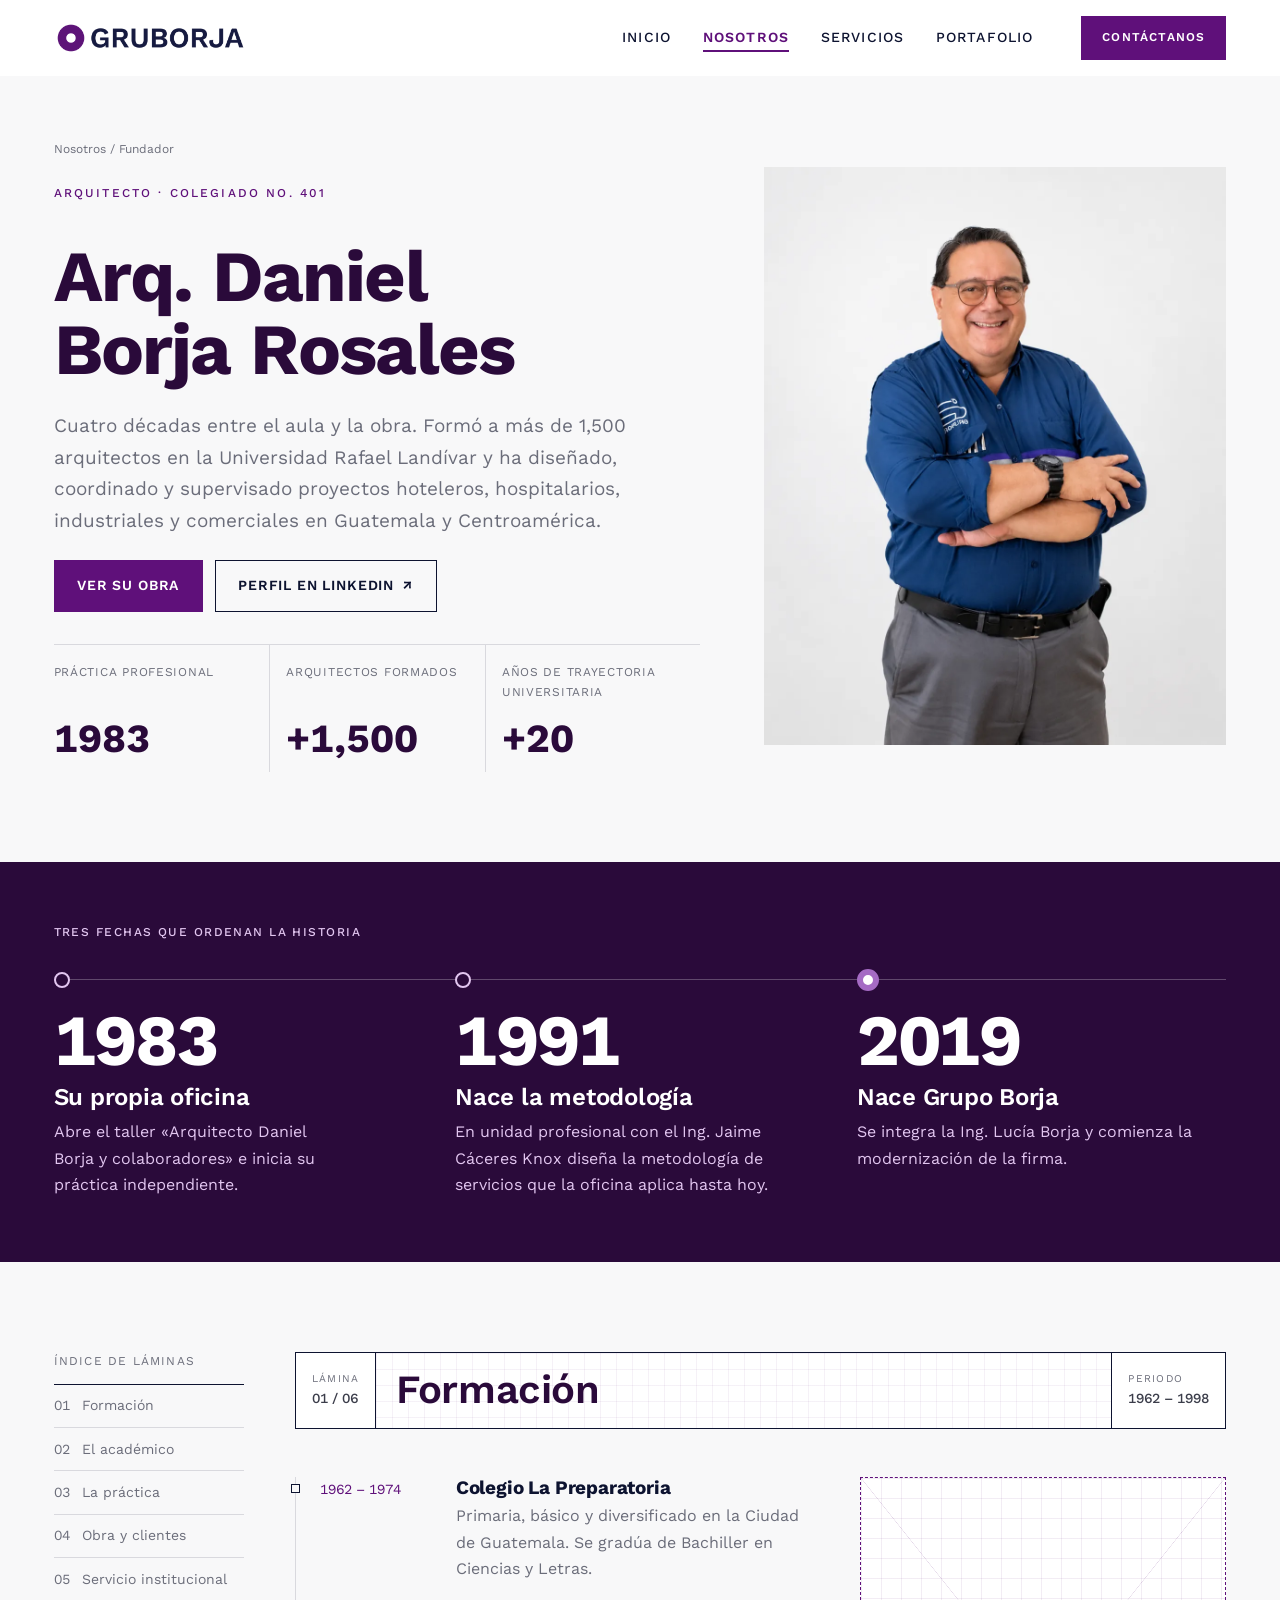
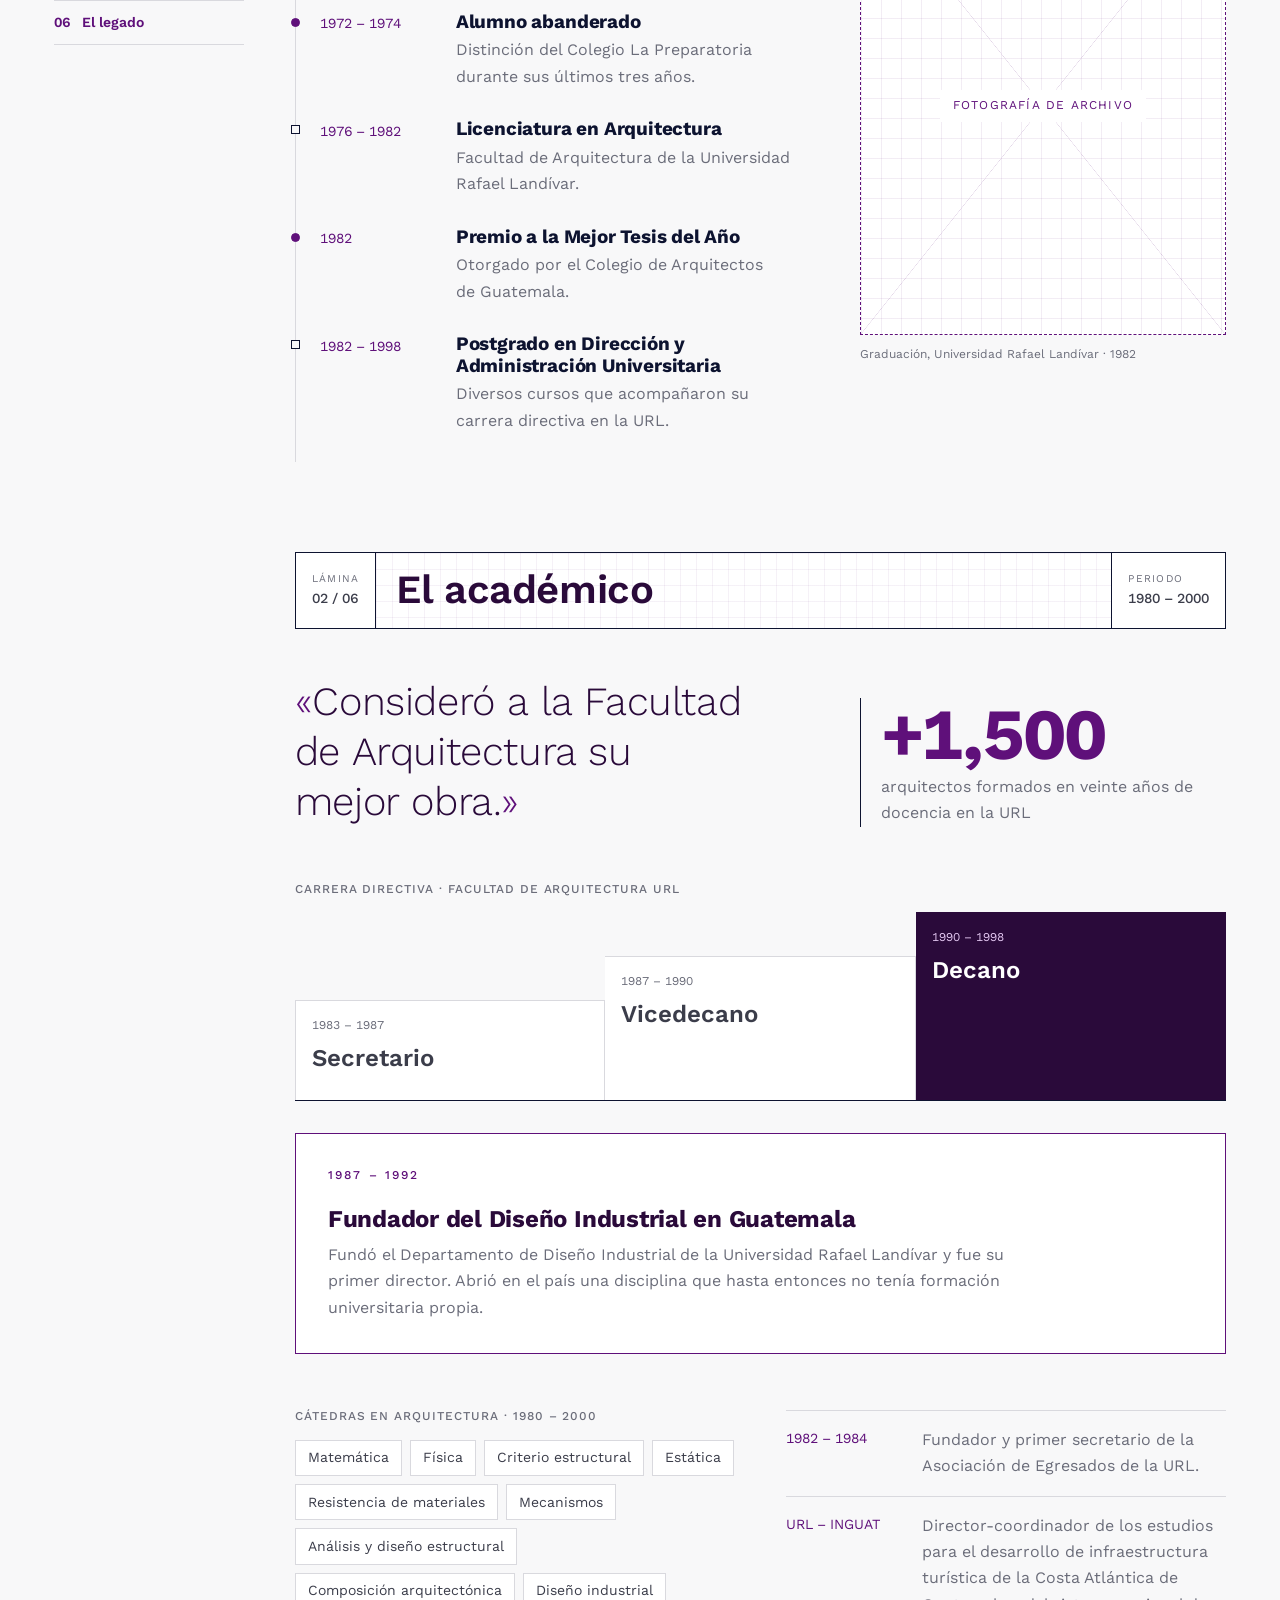
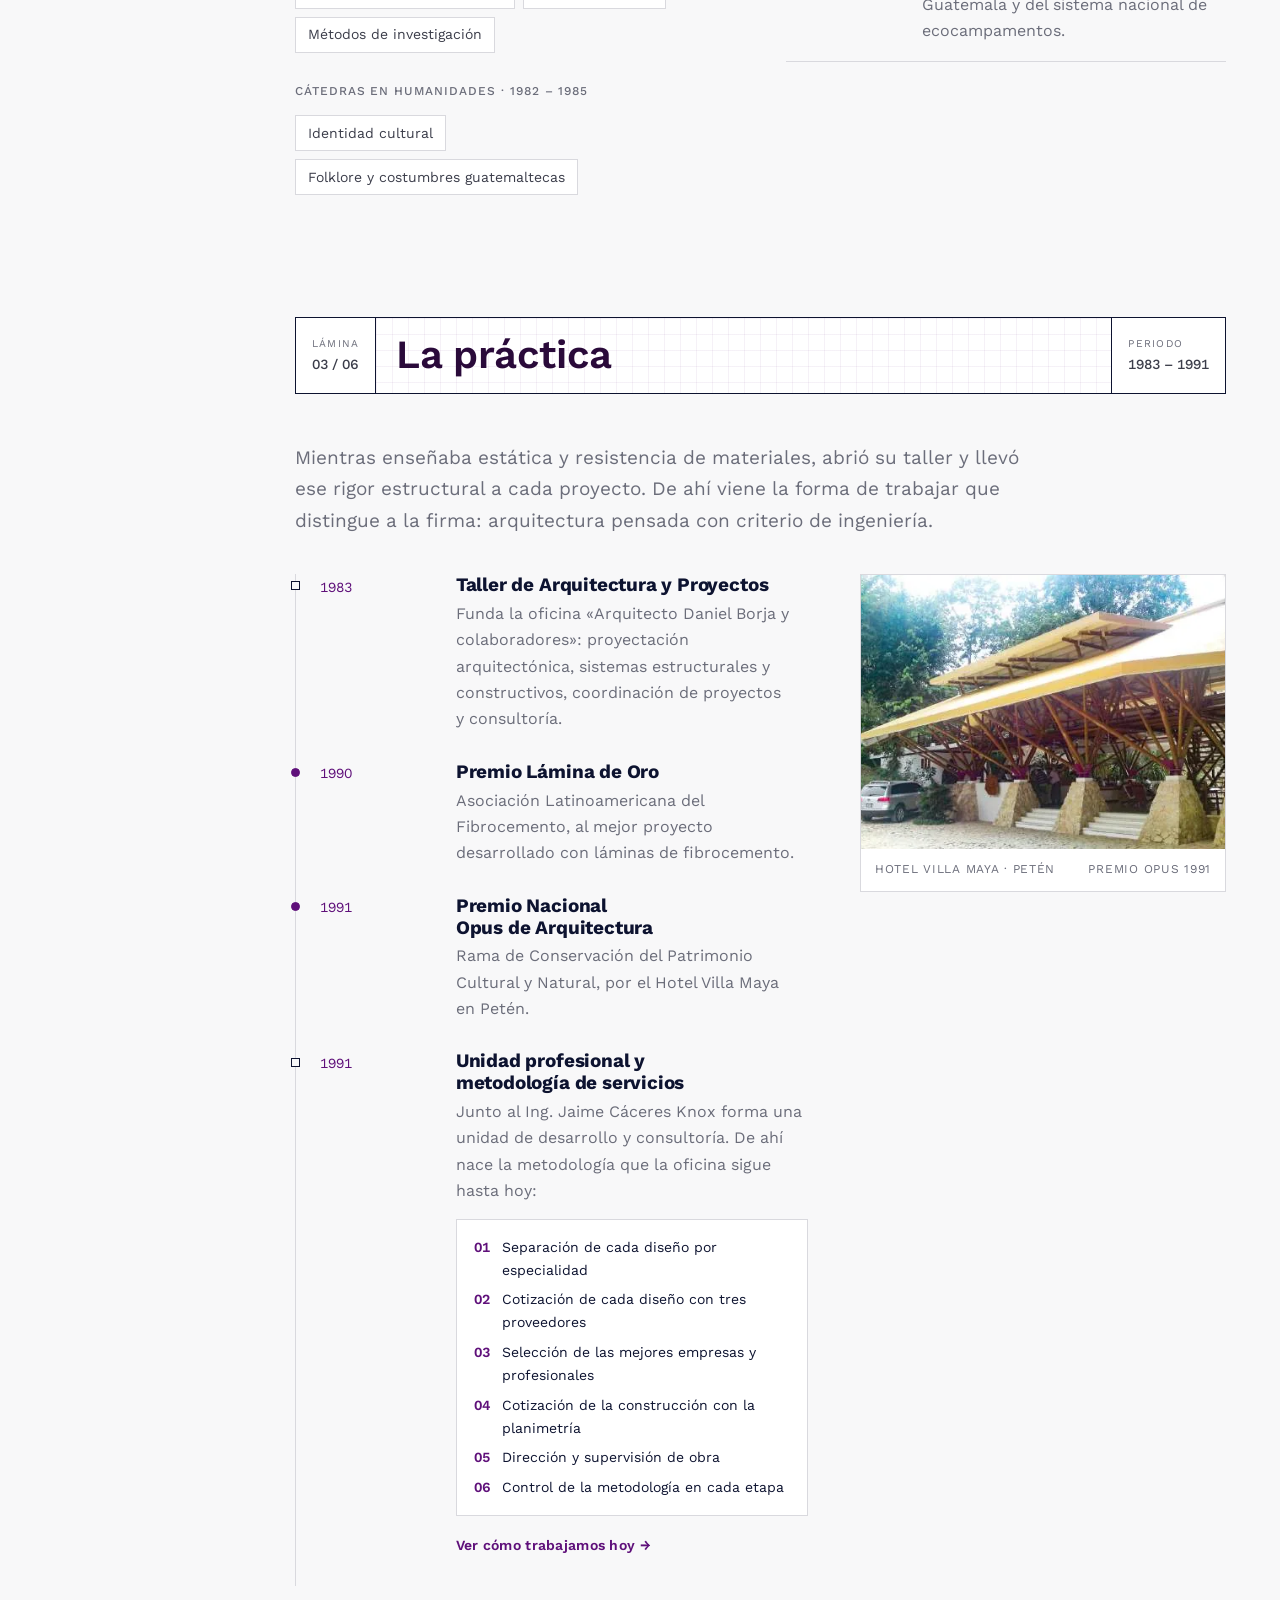
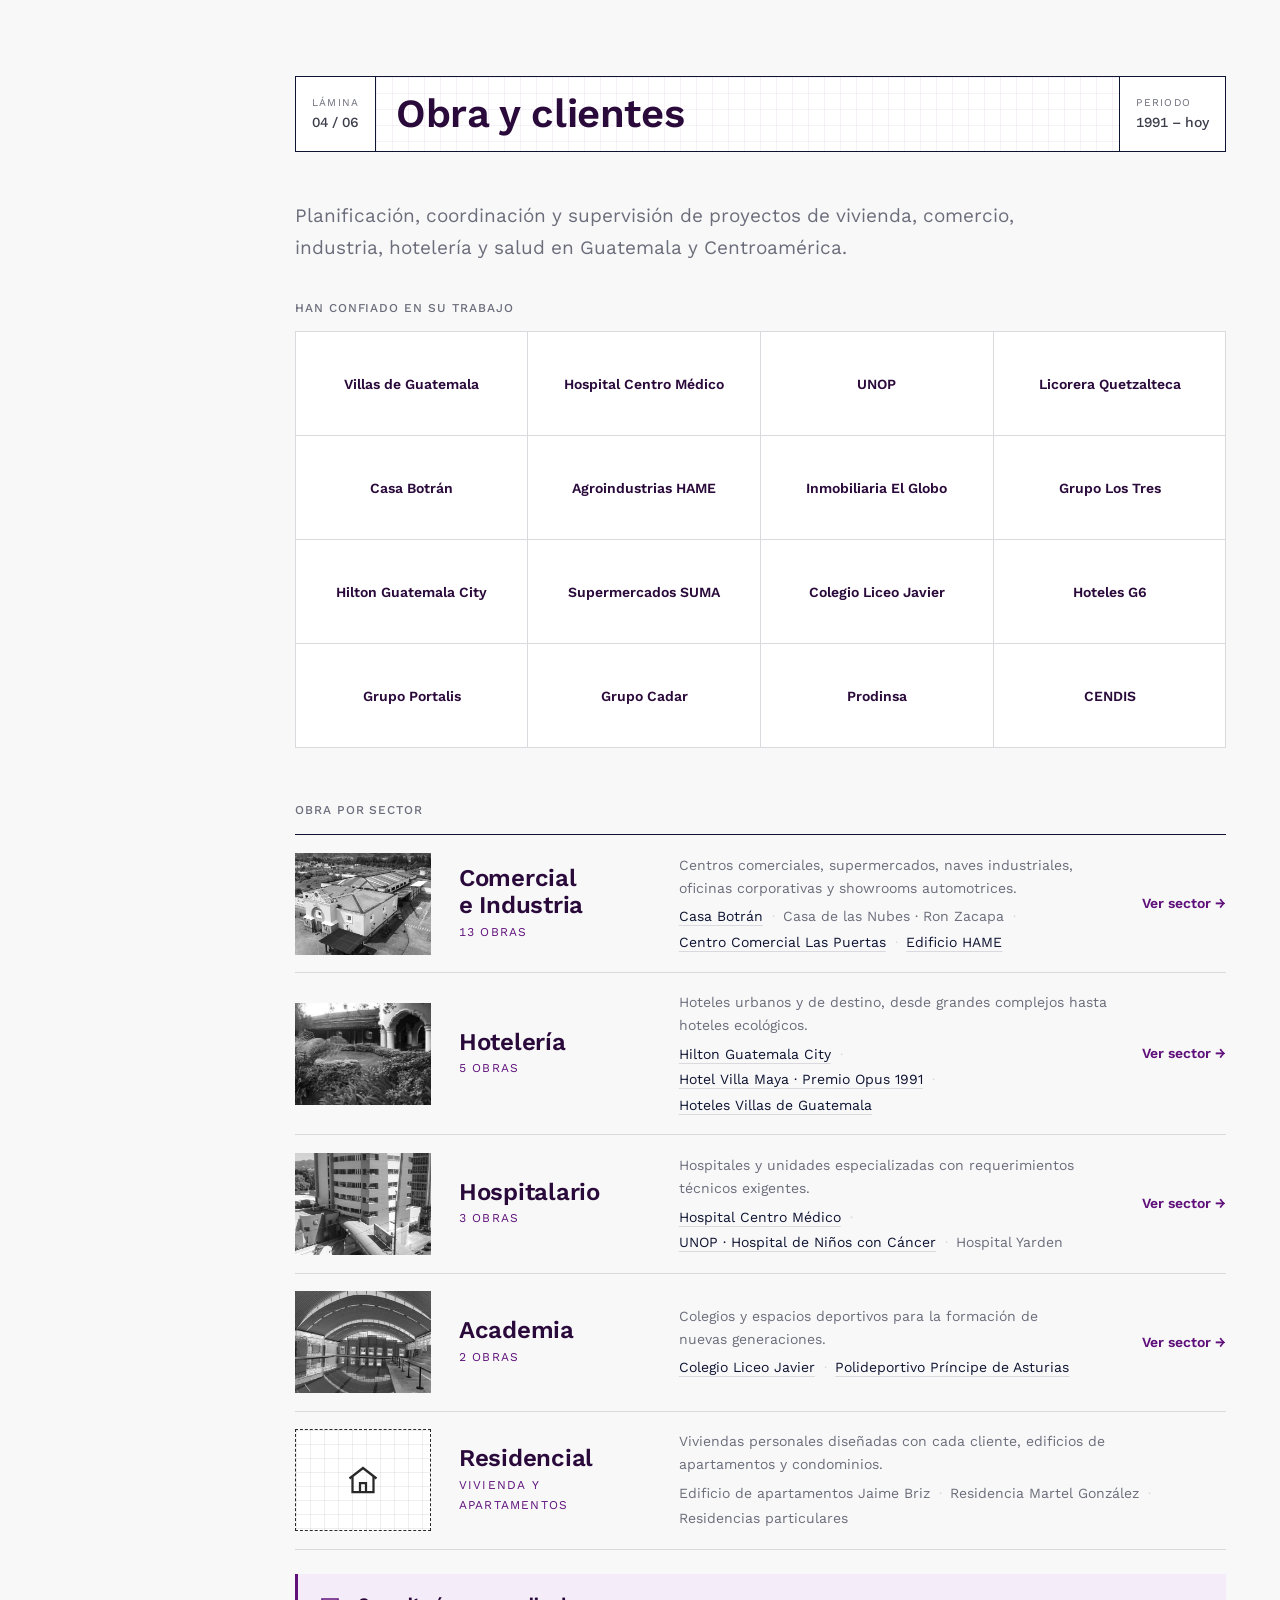
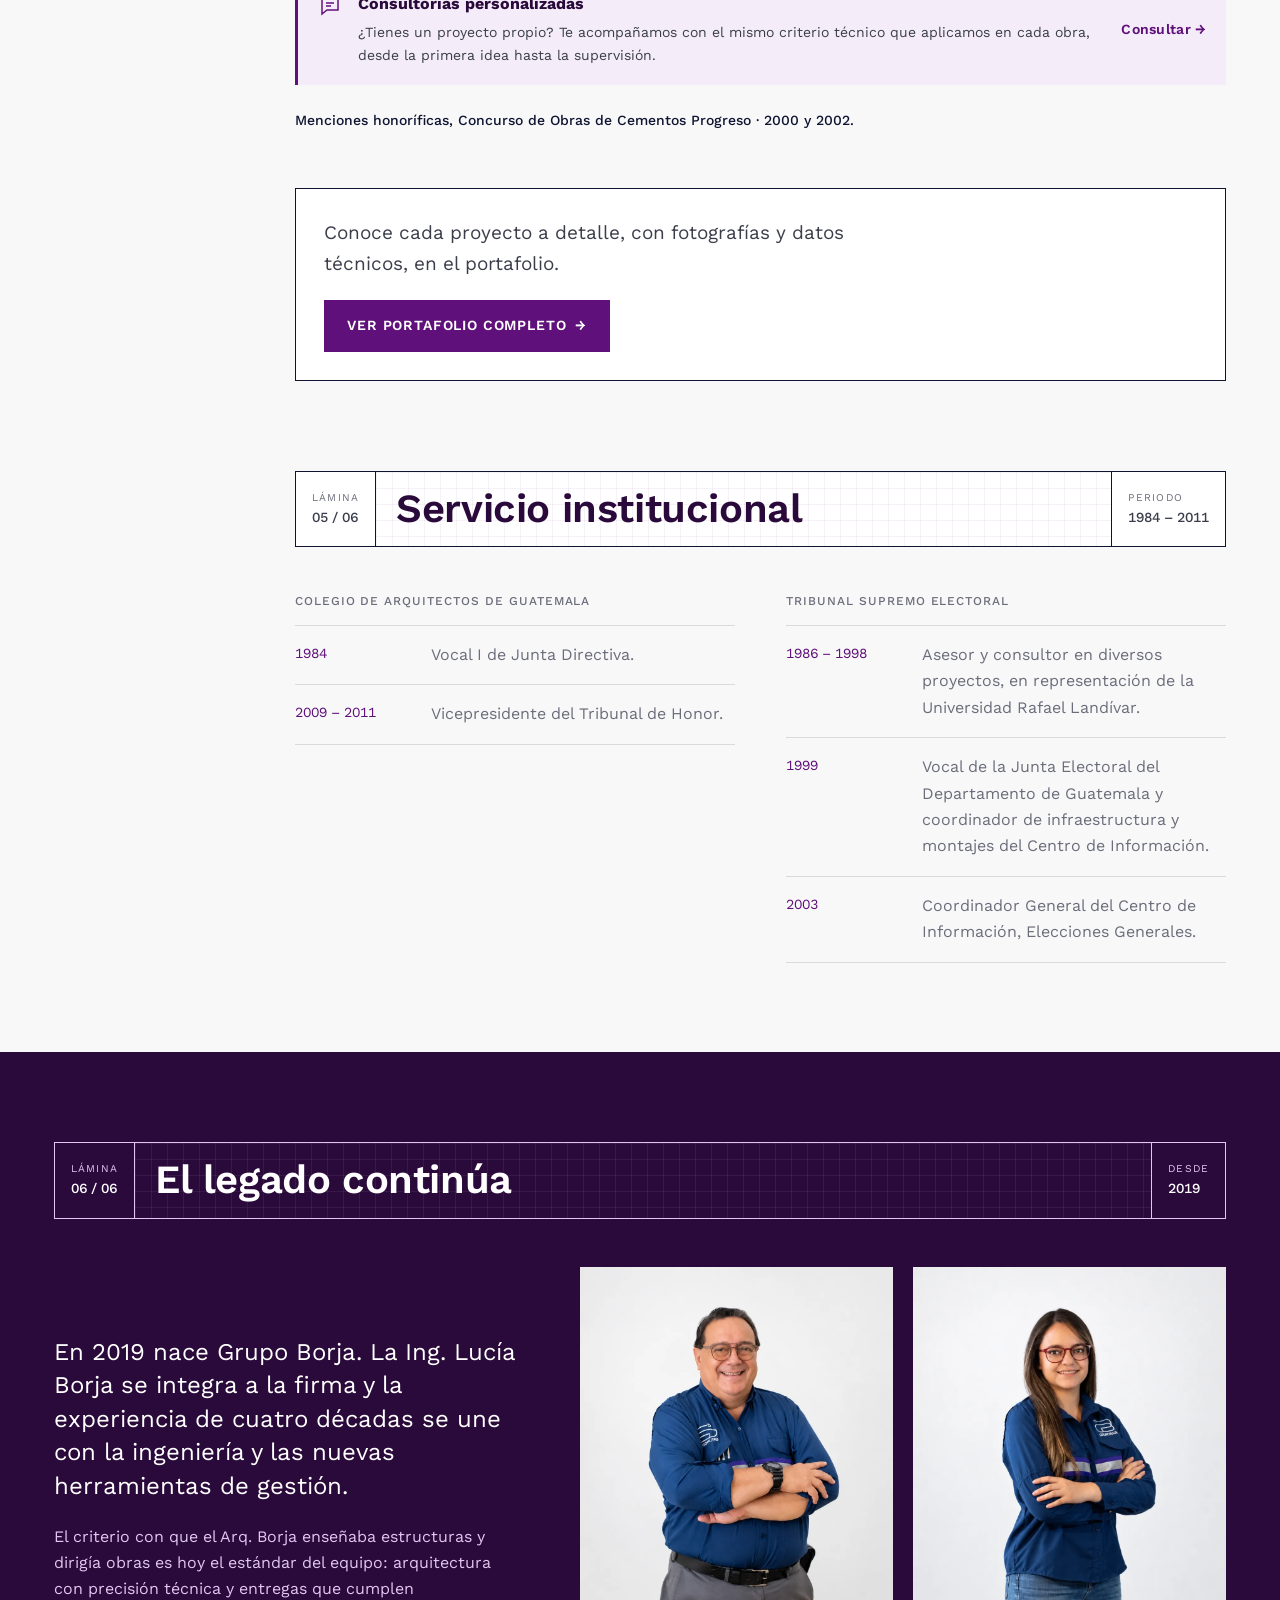
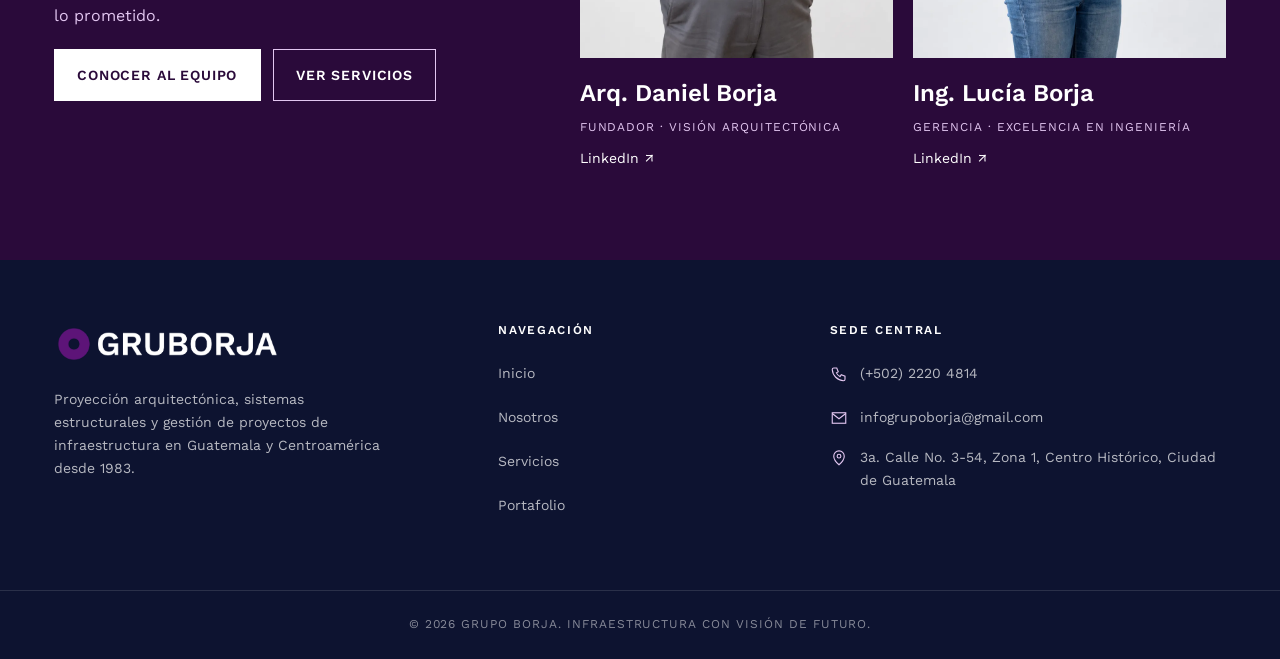
==== commit 4cdc2f1b: "feat(nosotros): pagina Nosotros y actualizacion de la pagina del fundador Co-Authored-By: Claude Opu" ====
--- a/codbr.html
+++ b/codbr.html
@@ -1,5 +1,5 @@
 <!DOCTYPE html>
-<html lang="es">
+<html lang="es" class="no-js">
 <head>
   <meta charset="UTF-8">
   <meta name="viewport" content="width=device-width, initial-scale=1.0">
@@ -13,14 +13,21 @@
   <meta property="og:type" content="profile">
   <meta property="og:title" content="Arq. Daniel Borja Rosales | Trayectoria">
   <meta property="og:description" content="Exdecano de Arquitectura URL, formador de más de 1,500 arquitectos y más de 40 años de obra en Guatemala y Centroamérica.">
-  <meta property="og:image" content="https://gruborja.com/assets/img/fundador/daniel-borja-retrato.webp">
+  <meta property="og:image" content="assets/img/equipo/daniel-borja.webp">
   <meta property="og:url" content="https://gruborja.com/codbr.html">
 
   <!-- Tipografía de marca: Work Sans (la misma del logo y de los documentos GRUBORJA) -->
   <link rel="preconnect" href="https://fonts.googleapis.com">
   <link rel="preconnect" href="https://fonts.gstatic.com" crossorigin>
-  <link rel="stylesheet" href="https://fonts.googleapis.com/css2?family=Work+Sans:ital,wght@0,300;0,400;0,500;0,600;0,700;0,800;1,400;1,600&display=swap">
-
+  <link href="https://fonts.googleapis.com/css2?family=Work+Sans:ital,wght@0,300;0,400;0,500;0,600;0,700;0,800;1,400;1,600&display=swap" rel="stylesheet">
+
+  <link rel="icon" type="image/png" href="assets/logos/favicon.png">
+  <link rel="apple-touch-icon" href="assets/logos/favicon.png">
+
+  <!-- Estilos compartidos del sitio + estilos propios de esta página -->
+  <link rel="stylesheet" href="css/variables.css">
+  <link rel="stylesheet" href="css/base.css">
+  <link rel="stylesheet" href="css/componentes.css">
   <link rel="stylesheet" href="css/fundador.css">
 
   <!-- Datos estructurados: ayudan a Google a entender quién es el Arq. Borja -->
@@ -48,29 +55,29 @@
 </head>
 <body>
 
-  <a class="saltar" href="#contenido">Saltar al contenido</a>
-
-  <!-- ==========================================================
-       NAVEGACIÓN (misma estructura que el resto del sitio)
-       ========================================================== -->
-  <header class="nav">
-    <div class="nav__interior">
-      <a class="nav__logo" href="index.html" aria-label="GRUBORJA, inicio">
-        <span class="nav__punto" aria-hidden="true"></span>GRUBORJA
+  <a class="skip-link" href="#contenido">Saltar al contenido</a>
+
+  <!-- HEADER FIJO (igual en todas las páginas) -->
+  <header class="site-header">
+    <div class="container site-header__inner">
+      <a class="site-header__logo" href="index.html" aria-label="GRUBORJA — Inicio">
+        <img src="assets/img/marca/gruborja-banner-color.png" alt="GRUBORJA" width="684" height="120">
       </a>
 
-      <button class="nav__boton" type="button" aria-expanded="false" aria-controls="nav-menu">
-        <span class="nav__barras" aria-hidden="true"></span>
-        <span class="sr">Abrir menú</span>
+      <button class="menu-toggle" type="button" aria-expanded="false" aria-controls="menu-principal" aria-label="Abrir menú">
+        <span class="menu-toggle__bar"></span>
+        <span class="menu-toggle__bar"></span>
+        <span class="menu-toggle__bar"></span>
       </button>
 
-      <nav id="nav-menu" class="nav__menu" aria-label="Principal">
-        <a href="index.html">Inicio</a>
-        <a href="nosotros.html" aria-current="page">Nosotros</a>
-        <a href="servicios.html">Servicios</a>
-        <a href="portafolio.html">Proyectos</a>
-        <a href="blog.html">Blog</a>
-        <a class="nav__cta" href="contacto.html">Contacto</a>
+      <nav class="main-nav" id="menu-principal" aria-label="Navegación principal">
+        <ul class="main-nav__list" role="list">
+          <li><a class="main-nav__link" href="index.html">Inicio</a></li>
+          <li><a class="main-nav__link" href="nosotros.html" aria-current="page">Nosotros</a></li>
+          <li><a class="main-nav__link" href="servicios.html">Servicios</a></li>
+          <li><a class="main-nav__link" href="portafolio.html">Portafolio</a></li>
+        </ul>
+        <a class="btn btn--primary btn--sm" href="mailto:infogrupoborja@gmail.com?subject=Solicitud%20de%20asesor%C3%ADa%20t%C3%A9cnica">Contáctanos</a>
       </nav>
     </div>
   </header>
@@ -118,8 +125,8 @@
         </div>
 
         <figure class="portada__retrato">
-          <img src="assets/img/fundador/daniel-borja-retrato.webp" width="568" height="709"
-               alt="Retrato del Arq. Daniel Borja con los brazos cruzados, vistiendo camisa de GRUBORJA">
+          <img src="assets/img/equipo/daniel-borja.webp" width="1000" height="1250" fetchpriority="high"
+               alt="Retrato del Arq. Daniel Borja con los brazos cruzados, vistiendo camisa azul de GRUBORJA">
         </figure>
 
       </div>
@@ -223,7 +230,7 @@
 
             <!-- REEMPLAZAR: fotografía de archivo (graduación 1982, La Preparatoria, etc.)
                  Cambia este <div> por:
-                 <img src="assets/img/fundador/graduacion-1982.webp" width="800" height="1000" alt="..."> -->
+                 <img src="assets/img/equipo/graduacion-1982.webp" width="800" height="1000" alt="..."> -->
             <figure class="pendiente" aria-label="Espacio reservado para fotografía de archivo">
               <div class="pendiente__lienzo" aria-hidden="true">
                 <span>Fotografía de archivo</span>
@@ -365,7 +372,7 @@
             </ol>
 
             <figure class="foto">
-              <img src="assets/img/fundador/villa-maya.webp" width="1200" height="900" loading="lazy"
+              <img src="assets/img/proyectos/villa-maya/villa-maya-1.webp" width="1200" height="900" loading="lazy"
                    alt="Hotel Villa Maya en Petén: cabañas de madera entre vegetación tropical">
               <figcaption><span>Hotel Villa Maya · Petén</span><span>Premio Opus 1991</span></figcaption>
             </figure>
@@ -389,7 +396,7 @@
                MURO DE MARCAS · "Han confiado en su trabajo"
                Por ahora cada casilla muestra el nombre en texto.
                Cuando tengas la autorización y el logo, cambia el <span> por:
-               <img src="assets/logos/nombre.svg" alt="Nombre de la marca">
+               <img src="assets/logos/clientes/nombre.svg" alt="Nombre de la marca">
                Para quitar o agregar marcas, borra o copia un <li>.
                ====================================================== -->
           <div class="marcas">
@@ -403,109 +410,121 @@
               <li class="marca"><span>Agroindustrias HAME</span></li>
               <li class="marca"><span>Inmobiliaria El Globo</span></li>
               <li class="marca"><span>Grupo Los Tres</span></li>
-              <li class="marca"><span>Hotel Quinta Real</span></li>
+              <li class="marca"><span>Hilton Guatemala City</span></li>
               <li class="marca"><span>Supermercados SUMA</span></li>
               <li class="marca"><span>Colegio Liceo Javier</span></li>
               <li class="marca"><span>Hoteles G6</span></li>
+              <li class="marca"><span>Grupo Portalis</span></li>
+              <li class="marca"><span>Grupo Cadar</span></li>
+              <li class="marca"><span>Prodinsa</span></li>
+              <li class="marca"><span>CENDIS</span></li>
             </ul>
           </div>
 
           <!-- ======================================================
                OBRA POR SECTOR
-               Índice ligero: una foto por sector y la lista de obras.
-               Cada fila lleva al portafolio (portafolio.html#sector).
+               Los sectores son los mismos del portafolio (data/proyectos.js).
+               Cada fila muestra solo las obras más representativas:
+               "Ver sector" abre portafolio.html?sector=<clave> ya filtrado,
+               y cada obra subrayada abre su ficha (portafolio.html#<id>).
                ====================================================== -->
           <h3 class="subtitulo">Obra por sector</h3>
           <ul class="sectores">
             <li class="sector">
-              <img class="sector__foto" src="assets/img/fundador/vista-real.webp" width="1200" height="900" loading="lazy" alt="Hotel Vista Real al atardecer">
+              <img class="sector__foto" src="assets/img/proyectos/casa-botran/casa-botran-1.webp" width="1200" height="900" loading="lazy" alt="Centro de añejamiento Casa Botrán">
               <div class="sector__cabeza">
-                <h4 class="sector__nombre">Hotelero</h4>
-                <span class="sector__conteo">7 obras</span>
-              </div>
-              <ul class="sector__obras">
-                  <li>Hotel Villa Maya, Petén</li>
-                  <li>Hotel Quinta Real (hoy Vista Real)</li>
-                  <li>Villa Santa Catarina</li>
-                  <li>Santa Catarina Palopó</li>
-                  <li>Villa Petenchel</li>
-                  <li>Villa Grande Chichicastenango</li>
-                  <li>Consultoría Hoteles G6, Campeche</li>
-              </ul>
-              <a class="sector__enlace" href="portafolio.html#hotelero" aria-label="Ver obras del sector hotelero en el portafolio">Ver en portafolio <span aria-hidden="true">→</span></a>
+                <h4 class="sector__nombre">Comercial e Industria</h4>
+                <span class="sector__conteo">13 obras</span>
+              </div>
+              <div>
+                <p class="sector__texto">Centros comerciales, supermercados, naves industriales, oficinas corporativas y showrooms automotrices.</p>
+                <ul class="sector__obras">
+                  <li><a href="portafolio.html#casa-botran">Casa Botrán</a></li>
+                  <li>Casa de las Nubes · Ron Zacapa</li>
+                  <li><a href="portafolio.html#las-puertas">Centro Comercial Las Puertas</a></li>
+                  <li><a href="portafolio.html#edificio-hame">Edificio HAME</a></li>
+                </ul>
+              </div>
+              <a class="sector__enlace" href="portafolio.html?sector=comercial" aria-label="Ver el sector Comercial e Industria en el portafolio">Ver sector <span aria-hidden="true">→</span></a>
             </li>
             <li class="sector">
-              <img class="sector__foto" src="assets/img/fundador/centro-medico.webp" width="1200" height="900" loading="lazy" alt="Torre del Hospital Centro Médico">
+              <img class="sector__foto" src="assets/img/proyectos/hilton-guatemala/hilton-guatemala-1.webp" width="1200" height="900" loading="lazy" alt="Hotel Hilton Guatemala City">
+              <div class="sector__cabeza">
+                <h4 class="sector__nombre">Hotelería</h4>
+                <span class="sector__conteo">5 obras</span>
+              </div>
+              <div>
+                <p class="sector__texto">Hoteles urbanos y de destino, desde grandes complejos hasta hoteles ecológicos.</p>
+                <ul class="sector__obras">
+                  <li><a href="portafolio.html#hilton-guatemala">Hilton Guatemala City</a></li>
+                  <li><a href="portafolio.html#villa-maya">Hotel Villa Maya · Premio Opus 1991</a></li>
+                  <li><a href="portafolio.html#villas-de-guatemala">Hoteles Villas de Guatemala</a></li>
+                </ul>
+              </div>
+              <a class="sector__enlace" href="portafolio.html?sector=hoteleria" aria-label="Ver el sector Hotelería en el portafolio">Ver sector <span aria-hidden="true">→</span></a>
+            </li>
+            <li class="sector">
+              <img class="sector__foto" src="assets/img/proyectos/centro-medico/centro-medico-1.webp" width="1200" height="900" loading="lazy" alt="Torre del Hospital Centro Médico">
               <div class="sector__cabeza">
                 <h4 class="sector__nombre">Hospitalario</h4>
                 <span class="sector__conteo">3 obras</span>
               </div>
-              <ul class="sector__obras">
-                  <li>Hospital Centro Médico, zona 10</li>
-                  <li>UNOP · Hospital de Niños con Cáncer</li>
-                  <li>Hospital Yarden, zona 7</li>
-              </ul>
-              <a class="sector__enlace" href="portafolio.html#hospitalario" aria-label="Ver obras del sector hospitalario en el portafolio">Ver en portafolio <span aria-hidden="true">→</span></a>
+              <div>
+                <p class="sector__texto">Hospitales y unidades especializadas con requerimientos técnicos exigentes.</p>
+                <ul class="sector__obras">
+                  <li><a href="portafolio.html#centro-medico">Hospital Centro Médico</a></li>
+                  <li><a href="portafolio.html#unop">UNOP · Hospital de Niños con Cáncer</a></li>
+                  <li>Hospital Yarden</li>
+                </ul>
+              </div>
+              <a class="sector__enlace" href="portafolio.html?sector=hospitalario" aria-label="Ver el sector Hospitalario en el portafolio">Ver sector <span aria-hidden="true">→</span></a>
             </li>
             <li class="sector">
-              <img class="sector__foto" src="assets/img/fundador/casa-de-las-nubes.webp" width="1200" height="900" loading="lazy" alt="Naves de añejamiento de Casa de las Nubes">
+              <img class="sector__foto" src="assets/img/proyectos/liceo-javier/liceo-javier-1.webp" width="1200" height="900" loading="lazy" alt="Colegio Liceo Javier">
               <div class="sector__cabeza">
-                <h4 class="sector__nombre">Industrial</h4>
+                <h4 class="sector__nombre">Academia</h4>
                 <span class="sector__conteo">2 obras</span>
               </div>
-              <ul class="sector__obras">
-                  <li>Casa de las Nubes · Ron Zacapa</li>
-                  <li>Casa Botrán, centro de mezclas y añejamiento</li>
-              </ul>
-              <a class="sector__enlace" href="portafolio.html#industrial" aria-label="Ver obras del sector industrial en el portafolio">Ver en portafolio <span aria-hidden="true">→</span></a>
+              <div>
+                <p class="sector__texto">Colegios y espacios deportivos para la formación de nuevas generaciones.</p>
+                <ul class="sector__obras">
+                  <li><a href="portafolio.html#liceo-javier">Colegio Liceo Javier</a></li>
+                  <li><a href="portafolio.html#principe-de-asturias">Polideportivo Príncipe de Asturias</a></li>
+                </ul>
+              </div>
+              <a class="sector__enlace" href="portafolio.html?sector=academia" aria-label="Ver el sector Academia en el portafolio">Ver sector <span aria-hidden="true">→</span></a>
             </li>
             <li class="sector">
-              <img class="sector__foto" src="assets/img/fundador/edificio-hame.webp" width="1200" height="900" loading="lazy" alt="Edificio corporativo HAME">
+              <!-- Sin foto todavía: cuando la tengas, cambia este <div> por
+                   <img class="sector__foto" src="assets/img/proyectos/residencia-martel-gonzalez/residencia-martel-gonzalez-1.webp" width="1200" height="900" loading="lazy" alt="Residencia Martel González"> -->
+              <div class="sector__foto sector__foto--pendiente" aria-hidden="true">
+                <svg viewBox="0 0 24 24" fill="none" stroke="currentColor" stroke-width="1.5"><path d="M3 11 12 4l9 7"/><path d="M5 10v10h14V10"/><path d="M10 20v-6h4v6"/></svg>
+              </div>
               <div class="sector__cabeza">
-                <h4 class="sector__nombre">Corporativo</h4>
-                <span class="sector__conteo">3 obras</span>
-              </div>
-              <ul class="sector__obras">
-                  <li>Edificio HAME</li>
-                  <li>Edificio El Globo, 15 niveles</li>
-                  <li>Edificio VIYA, Oakland</li>
-              </ul>
-              <a class="sector__enlace" href="portafolio.html#corporativo" aria-label="Ver obras del sector corporativo en el portafolio">Ver en portafolio <span aria-hidden="true">→</span></a>
-            </li>
-            <li class="sector">
-              <img class="sector__foto" src="assets/img/fundador/las-puertas.webp" width="1200" height="900" loading="lazy" alt="Centro comercial Las Puertas">
-              <div class="sector__cabeza">
-                <h4 class="sector__nombre">Comercial</h4>
-                <span class="sector__conteo">8 obras</span>
-              </div>
-              <ul class="sector__obras">
-                  <li>Centro Comercial Las Puertas</li>
-                  <li>Ferretería y Plaza El Globo</li>
-                  <li>Grupo Los Tres · Porsche y Volvo</li>
-                  <li>Supermercados SUMA</li>
-                  <li>Multimayoreo</li>
-                  <li>Mi Super Fresh, Marinico y Pinula</li>
-                  <li>C.C. Santa María, Quetzaltenango</li>
-                  <li>C.C. Santa Bárbara, Sacatepéquez</li>
-              </ul>
-              <a class="sector__enlace" href="portafolio.html#comercial" aria-label="Ver obras del sector comercial en el portafolio">Ver en portafolio <span aria-hidden="true">→</span></a>
-            </li>
-            <li class="sector">
-              <img class="sector__foto" src="assets/img/fundador/liceo-javier.webp" width="1200" height="900" loading="lazy" alt="Colegio Liceo Javier">
-              <div class="sector__cabeza">
-                <h4 class="sector__nombre">Educativo</h4>
-                <span class="sector__conteo">2 obras</span>
-              </div>
-              <ul class="sector__obras">
-                  <li>Colegio Liceo Javier</li>
-                  <li>Colegio Príncipe de Asturias</li>
-              </ul>
-              <a class="sector__enlace" href="portafolio.html#educativo" aria-label="Ver obras del sector educativo en el portafolio">Ver en portafolio <span aria-hidden="true">→</span></a>
+                <h4 class="sector__nombre">Residencial</h4>
+                <span class="sector__conteo">Vivienda y apartamentos</span>
+              </div>
+              <div>
+                <p class="sector__texto">Viviendas personales diseñadas con cada cliente, edificios de apartamentos y condominios.</p>
+                <ul class="sector__obras">
+                  <li>Edificio de apartamentos Jaime Briz</li>
+                  <li>Residencia Martel González</li>
+                  <li>Residencias particulares</li>
+                </ul>
+              </div>
             </li>
           </ul>
 
+          <div class="consultoria">
+            <svg viewBox="0 0 24 24" fill="none" stroke="currentColor" stroke-width="1.5" aria-hidden="true"><path d="M4 5h16v11H9l-5 4V5Z"/><path d="M8 9h8M8 12h5"/></svg>
+            <div>
+              <strong>Consultorías personalizadas</strong>
+              <p>¿Tienes un proyecto propio? Te acompañamos con el mismo criterio técnico que aplicamos en cada obra, desde la primera idea hasta la supervisión.</p>
+            </div>
+            <a class="enlace-flecha consultoria__enlace" href="mailto:infogrupoborja@gmail.com?subject=Solicitud%20de%20consultor%C3%ADa%20personalizada">Consultar <span aria-hidden="true">→</span></a>
+          </div>
+
           <p class="nota-obra">
-            También: residencias, edificios, condominios e interiorismo para comercios y oficinas.
             <span class="nota-obra__mencion">Menciones honoríficas, Concurso de Obras de Cementos Progreso · 2000 y 2002.</span>
           </p>
 
@@ -592,13 +611,13 @@
 
           <ul class="duo">
             <li class="duo__persona">
-              <img src="assets/img/fundador/daniel-borja-retrato.webp" width="568" height="709" loading="lazy" alt="Arq. Daniel Borja">
+              <img src="assets/img/equipo/daniel-borja.webp" width="1000" height="1250" loading="lazy" alt="Arq. Daniel Borja">
               <p class="duo__nombre">Arq. Daniel Borja</p>
               <p class="duo__cargo">Fundador · Visión arquitectónica</p>
               <a href="https://www.linkedin.com/in/arqdanielborja/" target="_blank" rel="noopener">LinkedIn ↗</a>
             </li>
             <li class="duo__persona">
-              <img src="assets/img/fundador/lucia-borja-retrato.webp" width="568" height="709" loading="lazy" alt="Ing. Lucía Borja">
+              <img src="assets/img/equipo/lucia-borja.webp" width="1000" height="1250" loading="lazy" alt="Ing. Lucía Borja">
               <p class="duo__nombre">Ing. Lucía Borja</p>
               <p class="duo__cargo">Gerencia · Excelencia en ingeniería</p>
               <a href="https://www.linkedin.com/in/luciaborja/" target="_blank" rel="noopener">LinkedIn ↗</a>
@@ -610,36 +629,53 @@
 
   </main>
 
-  <!-- ==========================================================
-       PIE DE PÁGINA
-       ========================================================== -->
-  <footer class="pie">
-    <div class="contenedor pie__grid">
+  <footer class="site-footer">
+    <div class="container site-footer__grid">
+      <div class="site-footer__brand">
+        <img class="site-footer__logo" src="assets/img/marca/gruborja-banner-blanco.png" alt="GRUBORJA" width="683" height="120">
+        <p>Proyección arquitectónica, sistemas estructurales y gestión de proyectos de infraestructura en Guatemala y Centroamérica desde 1983.</p>
+      </div>
+
+      <nav aria-label="Navegación del pie de página">
+        <h2 class="site-footer__title">Navegación</h2>
+        <ul class="site-footer__list" role="list">
+          <li><a href="index.html">Inicio</a></li>
+          <li><a href="nosotros.html">Nosotros</a></li>
+          <li><a href="servicios.html">Servicios</a></li>
+          <li><a href="portafolio.html">Portafolio</a></li>
+        </ul>
+      </nav>
+
       <div>
-        <p class="pie__marca">GRUBORJA</p>
-        <p>Trayectoria desde 1983 · Grupo Borja desde 2019.</p>
-      </div>
-      <div>
-        <p class="pie__titulo">Explorar</p>
-        <a href="portafolio.html">Proyectos</a>
-        <a href="servicios.html">Servicios</a>
-        <a href="nosotros.html">Nosotros</a>
-      </div>
-      <div>
-        <p class="pie__titulo">Contacto</p>
-        <a href="contacto.html">Contacto técnico</a>
-        <a href="https://www.linkedin.com/in/arqdanielborja/" target="_blank" rel="noopener">LinkedIn</a>
-      </div>
-      <div>
-        <p class="pie__titulo">Ubicación</p>
-        <p>3a. Calle No. 3-54 Zona 1, Centro Histórico, Guatemala</p>
+        <h2 class="site-footer__title">Sede central</h2>
+        <ul class="site-footer__list" role="list">
+          <li>
+            <a href="tel:+50222204814">
+              <svg viewBox="0 0 24 24" fill="none" stroke="currentColor" stroke-width="1.5" aria-hidden="true"><path d="M5 4h4l2 5-2.5 1.5a11 11 0 0 0 5 5L15 13l5 2v4a2 2 0 0 1-2 2A16 16 0 0 1 3 6a2 2 0 0 1 2-2Z"/></svg>
+              (+502) 2220 4814
+            </a>
+          </li>
+          <li>
+            <a href="mailto:infogrupoborja@gmail.com">
+              <svg viewBox="0 0 24 24" fill="none" stroke="currentColor" stroke-width="1.5" aria-hidden="true"><rect x="3" y="5" width="18" height="14"/><path d="m3 6 9 7 9-7"/></svg>
+              infogrupoborja@gmail.com
+            </a>
+          </li>
+        </ul>
+        <address class="site-footer__address">
+          <svg viewBox="0 0 24 24" fill="none" stroke="currentColor" stroke-width="1.5" aria-hidden="true"><path d="M12 21s-7-6.1-7-11.5A7 7 0 0 1 19 9.5C19 14.9 12 21 12 21Z"/><circle cx="12" cy="9.5" r="2.5"/></svg>
+          <span>3a. Calle No. 3-54, Zona 1, Centro Histórico, Ciudad de Guatemala</span>
+        </address>
       </div>
     </div>
-    <div class="contenedor pie__base">
-      <p>© <span id="anio-actual">2026</span> Grupo Borja. Infraestructura con visión de futuro.</p>
+
+    <div class="site-footer__bottom">
+      <div class="container">© <span data-year>2026</span> Grupo Borja. Infraestructura con visión de futuro.</div>
     </div>
   </footer>
 
-  <script src="js/fundador.js" defer></script>
+  <!-- Scripts: el general del sitio y el de esta página -->
+  <script src="js/main.js"></script>
+  <script src="js/fundador.js"></script>
 </body>
 </html>
--- a/css/variables.css
+++ b/css/variables.css
@@ -0,0 +1,69 @@
+/* =========================================================
+   GRUBORJA — VARIABLES DE MARCA (Design Tokens)
+   ---------------------------------------------------------
+   Todo el sitio toma sus colores, tipografía y espacios de
+   aquí. Si la marca cambia, se edita SOLO este archivo.
+   ========================================================= */
+
+:root {
+  /* ---------- Colores de marca ---------- */
+  --color-navy: #0D1330;          /* Azul oscuro institucional: textos y footer */
+  --color-purple: #5F107A;        /* Morado GRUBORJA: botones primarios y acentos */
+  --color-purple-hover: #4A0C60;  /* Morado al pasar el cursor */
+  --color-purple-deep: #2A0A3A;   /* Morado profundo: bandas de estadísticas y CTA */
+  --color-lilac: #E2C6F0;         /* Lila claro: números sobre fondos oscuros */
+  --color-lilac-soft: #F4ECF8;    /* Lila muy suave: fondos de etiquetas */
+
+  /* ---------- Neutros ---------- */
+  --color-white: #FFFFFF;
+  --color-bg: #F8F8F9;            /* Fondo general de página */
+  --color-bg-alt: #EFEFF1;        /* Fondo de secciones alternas */
+  --color-line: #D9D9DE;          /* Marcos lineales de 1px */
+  --color-text: #3B3D4A;          /* Texto de párrafos */
+  --color-text-soft: #6B6D7A;     /* Texto secundario / metadatos */
+
+  /* ---------- Estados ---------- */
+  --color-focus: #B26BD1;         /* Anillo de foco visible (accesibilidad) */
+
+  /* ---------- Tipografía ---------- */
+  --font-base: "Work Sans", system-ui, -apple-system, "Segoe UI", sans-serif;
+
+  /* Escala tipográfica fluida: crece con el ancho de pantalla */
+  --fs-xs: 0.75rem;                                   /* 12px  etiquetas   */
+  --fs-sm: 0.875rem;                                  /* 14px  metadatos   */
+  --fs-base: 1rem;                                    /* 16px  párrafos    */
+  --fs-md: 1.125rem;                                  /* 18px  intro       */
+  --fs-lg: clamp(1.25rem, 1.1rem + 0.6vw, 1.5rem);    /* títulos de tarjeta */
+  --fs-xl: clamp(1.75rem, 1.4rem + 1.4vw, 2.5rem);    /* títulos de sección */
+  --fs-2xl: clamp(1.9rem, 1.4rem + 2vw, 3.25rem);     /* título del hero    */
+  --fs-stat: clamp(2.5rem, 1.8rem + 3vw, 4.25rem);    /* números grandes    */
+
+  --tracking-wide: 0.14em;        /* Espaciado de letras para etiquetas en mayúscula */
+
+  /* ---------- Espaciado ---------- */
+  --space-1: 0.25rem;
+  --space-2: 0.5rem;
+  --space-3: 0.75rem;
+  --space-4: 1rem;
+  --space-5: 1.5rem;
+  --space-6: 2rem;
+  --space-7: 3rem;
+  --space-8: 4rem;
+  --section-y: clamp(4rem, 3rem + 4vw, 7rem);  /* Espacio vertical entre secciones */
+
+  /* ---------- Layout ---------- */
+  --container: 1240px;
+  --gutter: clamp(1rem, 0.5rem + 2vw, 3rem);
+  --header-h: 76px;
+  --header-h-compact: 64px;
+
+  /* ---------- Bordes, sombras y movimiento ---------- */
+  --border: 1px solid var(--color-line);   /* Marco lineal de 1px (constante de marca) */
+  --radius: 0;                              /* La marca usa esquinas rectas */
+  --radius-pill: 999px;
+  --shadow-hover: 0 18px 40px -18px rgba(13, 19, 48, 0.35);
+  --ease: cubic-bezier(0.22, 0.61, 0.36, 1);
+  --t-fast: 180ms;
+  --t-med: 380ms;
+  --t-slow: 700ms;
+}
--- a/css/base.css
+++ b/css/base.css
@@ -0,0 +1,234 @@
+/* =========================================================
+   GRUBORJA — BASE
+   Reset ligero, tipografía general, utilidades y layout.
+   ========================================================= */
+
+/* ---------- Reset ---------- */
+*,
+*::before,
+*::after {
+  box-sizing: border-box;
+}
+
+html {
+  -webkit-text-size-adjust: 100%;
+  scroll-behavior: smooth;
+  /* Evita que el header fijo tape los títulos al usar anclas (#seccion) */
+  scroll-padding-top: calc(var(--header-h) + 1rem);
+}
+
+body {
+  margin: 0;
+  font-family: var(--font-base);
+  font-size: var(--fs-base);
+  line-height: 1.65;
+  color: var(--color-text);
+  background: var(--color-bg);
+  -webkit-font-smoothing: antialiased;
+  overflow-x: hidden;
+}
+
+/* Bloquea el scroll cuando el menú móvil o el modal están abiertos */
+body.no-scroll {
+  overflow: hidden;
+}
+
+img,
+svg {
+  display: block;
+  max-width: 100%;
+}
+
+img {
+  height: auto;
+}
+
+h1, h2, h3, h4, p, ul, ol, figure {
+  margin: 0;
+}
+
+ul[role="list"],
+ol[role="list"] {
+  list-style: none;
+  padding: 0;
+}
+
+a {
+  color: inherit;
+  text-decoration: none;
+}
+
+button {
+  font: inherit;
+  color: inherit;
+  cursor: pointer;
+  background: none;
+  border: 0;
+  padding: 0;
+}
+
+/* ---------- Encabezados ---------- */
+h1, h2, h3, h4 {
+  color: var(--color-navy);
+  line-height: 1.15;
+  font-weight: 700;
+  letter-spacing: -0.01em;
+  text-wrap: balance;
+}
+
+p {
+  text-wrap: pretty;
+}
+
+/* ---------- Foco visible (accesibilidad con teclado) ---------- */
+:focus-visible {
+  outline: 2px solid var(--color-focus);
+  outline-offset: 3px;
+}
+
+/* ---------- Enlace "Saltar al contenido" ---------- */
+.skip-link {
+  position: absolute;
+  left: var(--space-4);
+  top: -100px;
+  z-index: 1000;
+  padding: var(--space-3) var(--space-4);
+  background: var(--color-purple);
+  color: var(--color-white);
+  font-weight: 600;
+}
+
+.skip-link:focus {
+  top: var(--space-4);
+}
+
+/* ---------- Utilidades ---------- */
+.container {
+  width: 100%;
+  max-width: var(--container);
+  margin-inline: auto;
+  padding-inline: var(--gutter);
+}
+
+.section {
+  padding-block: var(--section-y);
+}
+
+.section--alt {
+  background: var(--color-bg-alt);
+}
+
+.section--white {
+  background: var(--color-white);
+}
+
+/* Texto solo para lectores de pantalla */
+.sr-only {
+  position: absolute;
+  width: 1px;
+  height: 1px;
+  padding: 0;
+  margin: -1px;
+  overflow: hidden;
+  clip: rect(0, 0, 0, 0);
+  white-space: nowrap;
+  border: 0;
+}
+
+/* ---------- Encabezado de sección (etiqueta + título + línea) ---------- */
+.section-head {
+  max-width: 720px;
+  margin-bottom: var(--space-7);
+}
+
+.eyebrow {
+  display: inline-block;
+  font-size: var(--fs-xs);
+  font-weight: 600;
+  letter-spacing: var(--tracking-wide);
+  text-transform: uppercase;
+  color: var(--color-purple);
+  margin-bottom: var(--space-3);
+}
+
+.section-title {
+  font-size: var(--fs-xl);
+}
+
+/* Línea morada bajo el título (detalle del diseño en Figma) */
+.section-title::after {
+  content: "";
+  display: block;
+  width: 64px;
+  height: 3px;
+  margin-top: var(--space-4);
+  background: var(--color-purple);
+}
+
+.section-head--center {
+  margin-inline: auto;
+  text-align: center;
+}
+
+.section-head--center .section-title::after {
+  margin-inline: auto;
+}
+
+.section-lead {
+  margin-top: var(--space-4);
+  font-size: var(--fs-md);
+  color: var(--color-text-soft);
+}
+
+/* Fila con encabezado a la izquierda y enlace a la derecha */
+.section-head-row {
+  display: flex;
+  flex-wrap: wrap;
+  align-items: flex-end;
+  justify-content: space-between;
+  gap: var(--space-5);
+  margin-bottom: var(--space-7);
+}
+
+.section-head-row .section-head {
+  margin-bottom: 0;
+}
+
+/* ---------- Animación de aparición al hacer scroll ---------- */
+/* JS agrega la clase .is-visible cuando el elemento entra en pantalla */
+.reveal {
+  opacity: 0;
+  transform: translateY(24px);
+  transition: opacity var(--t-slow) var(--ease), transform var(--t-slow) var(--ease);
+}
+
+.reveal.is-visible {
+  opacity: 1;
+  transform: none;
+}
+
+/* Si JS no carga, todo se muestra igual */
+.no-js .reveal {
+  opacity: 1;
+  transform: none;
+}
+
+/* ---------- Respeto a "reducir movimiento" del sistema ---------- */
+@media (prefers-reduced-motion: reduce) {
+  html {
+    scroll-behavior: auto;
+  }
+
+  *,
+  *::before,
+  *::after {
+    animation-duration: 0.01ms !important;
+    animation-iteration-count: 1 !important;
+    transition-duration: 0.01ms !important;
+  }
+
+  .reveal {
+    opacity: 1;
+    transform: none;
+  }
+}
--- a/css/componentes.css
+++ b/css/componentes.css
@@ -0,0 +1,1089 @@
+/* =========================================================
+   GRUBORJA — COMPONENTES REUTILIZABLES
+   Botones, header, menú móvil, hero, tarjetas, banda CTA,
+   footer y modal de proyecto.
+   ========================================================= */
+
+
+/* =========================================================
+   1. BOTONES
+   - .btn--primary   → acción principal (morado sólido)
+   - .btn--outline   → acción secundaria sobre fondo oscuro
+   - .btn--ghost     → acción secundaria sobre fondo claro
+   - .btn--invert    → acción principal sobre fondo morado
+   Todos miden mínimo 48px de alto (área táctil cómoda).
+   ========================================================= */
+.btn {
+  display: inline-flex;
+  align-items: center;
+  justify-content: center;
+  gap: var(--space-3);
+  min-height: 52px;
+  padding: 0.85rem 1.75rem;
+  font-size: var(--fs-sm);
+  font-weight: 600;
+  letter-spacing: 0.1em;
+  text-transform: uppercase;
+  line-height: 1.2;
+  text-align: center;
+  border: 1px solid transparent;
+  border-radius: var(--radius);
+  transition: background-color var(--t-fast) var(--ease),
+              color var(--t-fast) var(--ease),
+              border-color var(--t-fast) var(--ease),
+              transform var(--t-fast) var(--ease);
+}
+
+.btn svg {
+  width: 18px;
+  height: 18px;
+  flex-shrink: 0;
+  transition: transform var(--t-fast) var(--ease);
+}
+
+.btn:hover svg {
+  transform: translateX(4px);
+}
+
+.btn:active {
+  transform: translateY(1px);
+}
+
+.btn--primary {
+  background: var(--color-purple);
+  color: var(--color-white);
+}
+
+.btn--primary:hover {
+  background: var(--color-purple-hover);
+}
+
+.btn--outline {
+  border-color: rgba(255, 255, 255, 0.7);
+  color: var(--color-white);
+}
+
+.btn--outline:hover {
+  background: var(--color-white);
+  color: var(--color-navy);
+}
+
+.btn--ghost {
+  border-color: var(--color-purple);
+  color: var(--color-purple);
+}
+
+.btn--ghost:hover {
+  background: var(--color-purple);
+  color: var(--color-white);
+}
+
+.btn--invert {
+  background: var(--color-white);
+  color: var(--color-purple-deep);
+}
+
+.btn--invert:hover {
+  background: var(--color-lilac);
+}
+
+.btn--sm {
+  min-height: 44px;
+  padding: 0.6rem 1.25rem;
+  font-size: var(--fs-xs);
+}
+
+/* Enlace de texto con flecha y subrayado animado */
+.link-arrow {
+  display: inline-flex;
+  align-items: center;
+  gap: var(--space-2);
+  min-height: 44px;
+  font-size: var(--fs-sm);
+  font-weight: 600;
+  letter-spacing: 0.1em;
+  text-transform: uppercase;
+  color: var(--color-purple);
+  background-image: linear-gradient(currentColor, currentColor);
+  background-size: 100% 1px;
+  background-position: 0 calc(100% - 8px);
+  background-repeat: no-repeat;
+  transition: background-size var(--t-med) var(--ease);
+}
+
+.link-arrow svg {
+  width: 18px;
+  height: 18px;
+  transition: transform var(--t-fast) var(--ease);
+}
+
+.link-arrow:hover svg {
+  transform: translateX(4px);
+}
+
+
+/* =========================================================
+   2. HEADER FIJO
+   Siempre visible. Al hacer scroll se compacta (clase
+   .is-scrolled agregada por JS).
+   ========================================================= */
+.site-header {
+  position: fixed;
+  inset: 0 0 auto 0;
+  z-index: 100;
+  height: var(--header-h);
+  background: rgba(255, 255, 255, 0.94);
+  -webkit-backdrop-filter: saturate(160%) blur(12px);
+  backdrop-filter: saturate(160%) blur(12px);
+  border-bottom: 1px solid transparent;
+  transition: height var(--t-med) var(--ease),
+              border-color var(--t-med) var(--ease),
+              box-shadow var(--t-med) var(--ease);
+}
+
+.site-header.is-scrolled {
+  height: var(--header-h-compact);
+  border-bottom-color: var(--color-line);
+  box-shadow: 0 6px 24px -18px rgba(13, 19, 48, 0.5);
+}
+
+.site-header__inner {
+  display: flex;
+  align-items: center;
+  justify-content: space-between;
+  gap: var(--space-5);
+  height: 100%;
+}
+
+.site-header__logo img {
+  height: 34px;
+  width: auto;
+  transition: height var(--t-med) var(--ease);
+}
+
+.site-header.is-scrolled .site-header__logo img {
+  height: 30px;
+}
+
+/* Navegación de escritorio */
+.main-nav {
+  display: flex;
+  align-items: center;
+  gap: var(--space-7);
+}
+
+.main-nav__list {
+  display: flex;
+  gap: var(--space-6);
+}
+
+.main-nav__link {
+  position: relative;
+  display: inline-flex;
+  align-items: center;
+  min-height: 44px;
+  font-size: var(--fs-sm);
+  font-weight: 500;
+  letter-spacing: 0.08em;
+  text-transform: uppercase;
+  color: var(--color-navy);
+  transition: color var(--t-fast) var(--ease);
+}
+
+/* Línea inferior animada; se queda fija en la página activa */
+.main-nav__link::after {
+  content: "";
+  position: absolute;
+  left: 0;
+  right: 0;
+  bottom: 8px;
+  height: 2px;
+  background: var(--color-purple);
+  transform: scaleX(0);
+  transform-origin: left;
+  transition: transform var(--t-med) var(--ease);
+}
+
+.main-nav__link:hover {
+  color: var(--color-purple);
+}
+
+.main-nav__link:hover::after,
+.main-nav__link[aria-current="page"]::after {
+  transform: scaleX(1);
+}
+
+.main-nav__link[aria-current="page"] {
+  color: var(--color-purple);
+  font-weight: 600;
+}
+
+/* Botón hamburguesa (solo móvil/tablet) */
+.menu-toggle {
+  display: none;
+  position: relative;
+  width: 48px;
+  height: 48px;
+  margin-right: -12px;
+}
+
+.menu-toggle__bar {
+  position: absolute;
+  left: 12px;
+  width: 24px;
+  height: 2px;
+  background: var(--color-navy);
+  transition: transform var(--t-med) var(--ease), opacity var(--t-fast);
+}
+
+.menu-toggle__bar:nth-child(1) { top: 16px; }
+.menu-toggle__bar:nth-child(2) { top: 23px; }
+.menu-toggle__bar:nth-child(3) { top: 30px; }
+
+/* Se convierte en "X" cuando el menú está abierto */
+.menu-toggle[aria-expanded="true"] .menu-toggle__bar:nth-child(1) {
+  transform: translateY(7px) rotate(45deg);
+}
+
+.menu-toggle[aria-expanded="true"] .menu-toggle__bar:nth-child(2) {
+  opacity: 0;
+}
+
+.menu-toggle[aria-expanded="true"] .menu-toggle__bar:nth-child(3) {
+  transform: translateY(-7px) rotate(-45deg);
+}
+
+/* ---------- Menú en móvil y tablet (< 900px) ---------- */
+@media (max-width: 899px) {
+  .menu-toggle {
+    display: block;
+  }
+
+  .main-nav {
+    position: fixed;
+    top: var(--header-h);
+    left: 0;
+    right: 0;
+    height: calc(100dvh - var(--header-h));
+    flex-direction: column;
+    align-items: stretch;
+    justify-content: space-between;
+    gap: var(--space-6);
+    padding: var(--space-6) var(--gutter) var(--space-7);
+    background: var(--color-white);
+    border-top: var(--border);
+    /* Oculto por defecto */
+    opacity: 0;
+    visibility: hidden;
+    transform: translateY(-12px);
+    transition: opacity var(--t-med) var(--ease),
+                transform var(--t-med) var(--ease),
+                visibility 0s linear var(--t-med);
+  }
+
+  .site-header.is-scrolled .main-nav {
+    top: var(--header-h-compact);
+    height: calc(100dvh - var(--header-h-compact));
+  }
+
+  .main-nav.is-open {
+    opacity: 1;
+    visibility: visible;
+    transform: none;
+    transition-delay: 0s;
+  }
+
+  .main-nav__list {
+    flex-direction: column;
+    gap: 0;
+  }
+
+  .main-nav__list li {
+    border-bottom: var(--border);
+  }
+
+  .main-nav__link {
+    width: 100%;
+    min-height: 64px;
+    font-size: var(--fs-lg);
+    font-weight: 600;
+    letter-spacing: 0.02em;
+    text-transform: none;
+  }
+
+  .main-nav__link::after {
+    display: none;
+  }
+
+  .main-nav .btn {
+    width: 100%;
+  }
+}
+
+
+/* =========================================================
+   3. HERO (encabezado con foto)
+   El texto va directo sobre un degradado oscuro que garantiza
+   contraste en cualquier foto (mejora UX #1 del análisis).
+   ========================================================= */
+.hero {
+  position: relative;
+  display: flex;
+  align-items: center;
+  min-height: min(88vh, 760px);
+  padding-top: calc(var(--header-h) + var(--space-7));
+  padding-bottom: var(--space-8);
+  color: var(--color-white);
+  overflow: hidden;
+  isolation: isolate;
+}
+
+.hero--short {
+  min-height: min(70vh, 600px);
+}
+
+.hero__media {
+  position: absolute;
+  inset: 0;
+  z-index: -2;
+}
+
+.hero__media img {
+  width: 100%;
+  height: 100%;
+  object-fit: cover;
+  /* Zoom lento de entrada */
+  animation: hero-zoom 14s var(--ease) both;
+}
+
+/* Capa de color: más oscura a la izquierda, donde va el texto */
+.hero::before {
+  content: "";
+  position: absolute;
+  inset: 0;
+  z-index: -1;
+  background:
+    linear-gradient(90deg, rgba(13, 19, 48, 0.92) 0%, rgba(42, 10, 58, 0.78) 45%, rgba(95, 16, 122, 0.35) 100%),
+    linear-gradient(0deg, rgba(13, 19, 48, 0.55) 0%, transparent 40%);
+}
+
+@keyframes hero-zoom {
+  from { transform: scale(1.08); }
+  to   { transform: scale(1); }
+}
+
+.hero__content {
+  max-width: 820px;
+}
+
+/* Etiqueta enmarcada con línea de 1px (constante de marca) */
+.hero__tag {
+  display: inline-block;
+  padding: var(--space-2) var(--space-4);
+  margin-bottom: var(--space-5);
+  border: 1px solid rgba(255, 255, 255, 0.5);
+  font-size: var(--fs-xs);
+  font-weight: 600;
+  letter-spacing: var(--tracking-wide);
+  text-transform: uppercase;
+}
+
+.hero__title {
+  font-size: var(--fs-2xl);
+  font-weight: 800;
+  color: var(--color-white);
+  text-transform: uppercase;
+  letter-spacing: -0.015em;
+  line-height: 1.05;
+}
+
+.hero__title em {
+  font-style: normal;
+  color: var(--color-lilac);
+}
+
+.hero__text {
+  max-width: 620px;
+  margin-top: var(--space-5);
+  font-size: var(--fs-md);
+  color: rgba(255, 255, 255, 0.88);
+}
+
+.hero__actions {
+  display: flex;
+  flex-wrap: wrap;
+  gap: var(--space-4);
+  margin-top: var(--space-6);
+}
+
+/* Indicador "Explora" con línea animada */
+.hero__scroll {
+  position: absolute;
+  left: var(--gutter);
+  bottom: var(--space-5);
+  display: flex;
+  align-items: center;
+  gap: var(--space-3);
+  font-size: var(--fs-xs);
+  letter-spacing: var(--tracking-wide);
+  text-transform: uppercase;
+  color: rgba(255, 255, 255, 0.75);
+}
+
+.hero__scroll-line {
+  position: relative;
+  width: 1px;
+  height: 40px;
+  background: rgba(255, 255, 255, 0.3);
+  overflow: hidden;
+}
+
+.hero__scroll-line::after {
+  content: "";
+  position: absolute;
+  left: 0;
+  top: -40px;
+  width: 1px;
+  height: 40px;
+  background: var(--color-white);
+  animation: scroll-line 2.2s var(--ease) infinite;
+}
+
+@keyframes scroll-line {
+  to { top: 40px; }
+}
+
+@media (max-width: 599px) {
+  .hero__actions .btn {
+    width: 100%;
+  }
+
+  .hero__scroll {
+    display: none;
+  }
+}
+
+
+/* =========================================================
+   4. TARJETA DE PROYECTO
+   Se usa en Inicio (a color) y Portafolio (escala de grises
+   → color al pasar el cursor). Toda la tarjeta es un botón
+   que abre el modal.
+   ========================================================= */
+.project-grid {
+  display: grid;
+  grid-template-columns: repeat(3, 1fr);
+  gap: var(--space-5);
+}
+
+@media (max-width: 1023px) {
+  .project-grid { grid-template-columns: repeat(2, 1fr); }
+}
+
+@media (max-width: 639px) {
+  .project-grid { grid-template-columns: 1fr; }
+}
+
+.project-card {
+  display: flex;
+  flex-direction: column;
+  width: 100%;
+  height: 100%;
+  text-align: left;
+  background: var(--color-white);
+  border: var(--border);
+  transition: border-color var(--t-med) var(--ease),
+              box-shadow var(--t-med) var(--ease),
+              transform var(--t-med) var(--ease);
+}
+
+.project-card:hover,
+.project-card:focus-visible {
+  border-color: var(--color-purple);
+  box-shadow: var(--shadow-hover);
+  transform: translateY(-4px);
+}
+
+.project-card__media {
+  position: relative;
+  aspect-ratio: 4 / 3;
+  overflow: hidden;
+  background: var(--color-bg-alt);
+}
+
+.project-card__media img {
+  width: 100%;
+  height: 100%;
+  object-fit: cover;
+  transition: transform var(--t-slow) var(--ease), filter var(--t-slow) var(--ease);
+}
+
+.project-card:hover .project-card__media img,
+.project-card:focus-visible .project-card__media img {
+  transform: scale(1.06);
+}
+
+/* --- Variante del portafolio: gris por defecto, color al interactuar --- */
+.project-card--mono .project-card__media img {
+  filter: grayscale(1) contrast(1.05);
+}
+
+.project-card--mono:hover .project-card__media img,
+.project-card--mono:focus-visible .project-card__media img {
+  filter: none;
+}
+
+/* En pantallas táctiles no hay hover: la foto toma color al aparecer
+   en pantalla (JS agrega .is-colored) */
+@media (hover: none) {
+  .project-card--mono.is-colored .project-card__media img {
+    filter: none;
+  }
+}
+
+/* Etiqueta de sector sobre la foto */
+.project-card__tag {
+  position: absolute;
+  top: var(--space-4);
+  left: var(--space-4);
+  padding: 0.3rem 0.65rem;
+  background: var(--color-purple-deep);
+  color: var(--color-white);
+  font-size: 0.6875rem;
+  font-weight: 600;
+  letter-spacing: 0.1em;
+  text-transform: uppercase;
+}
+
+/* Icono "+" que aparece al pasar el cursor */
+.project-card__zoom {
+  position: absolute;
+  right: var(--space-4);
+  bottom: var(--space-4);
+  display: grid;
+  place-items: center;
+  width: 44px;
+  height: 44px;
+  background: var(--color-white);
+  color: var(--color-purple);
+  opacity: 0;
+  transform: translateY(8px);
+  transition: opacity var(--t-med) var(--ease), transform var(--t-med) var(--ease);
+}
+
+.project-card__zoom svg {
+  width: 20px;
+  height: 20px;
+}
+
+.project-card:hover .project-card__zoom,
+.project-card:focus-visible .project-card__zoom {
+  opacity: 1;
+  transform: none;
+}
+
+.project-card__body {
+  display: flex;
+  flex-direction: column;
+  flex: 1;
+  padding: var(--space-5);
+}
+
+.project-card__title {
+  font-size: var(--fs-lg);
+  font-weight: 700;
+}
+
+.project-card__meta {
+  display: flex;
+  flex-wrap: wrap;
+  gap: var(--space-2) var(--space-5);
+  margin-top: var(--space-3);
+  font-size: var(--fs-xs);
+  font-weight: 500;
+  letter-spacing: 0.08em;
+  text-transform: uppercase;
+  color: var(--color-text-soft);
+}
+
+.project-card__meta span {
+  display: inline-flex;
+  align-items: center;
+  gap: 0.4rem;
+}
+
+.project-card__meta svg {
+  width: 14px;
+  height: 14px;
+  flex-shrink: 0;
+}
+
+.project-card__desc {
+  margin-top: var(--space-4);
+  font-size: var(--fs-sm);
+  color: var(--color-text);
+}
+
+.project-card__cta {
+  display: inline-flex;
+  align-items: center;
+  gap: var(--space-2);
+  margin-top: auto;
+  padding-top: var(--space-5);
+  font-size: var(--fs-sm);
+  font-weight: 600;
+  color: var(--color-purple);
+}
+
+.project-card__cta svg {
+  width: 18px;
+  height: 18px;
+  transition: transform var(--t-fast) var(--ease);
+}
+
+.project-card:hover .project-card__cta svg {
+  transform: translateX(4px);
+}
+
+
+/* =========================================================
+   5. BANDA CTA (llamada a la acción final)
+   ========================================================= */
+.cta-band {
+  position: relative;
+  padding-block: var(--section-y);
+  background: var(--color-purple-deep);
+  color: var(--color-white);
+  text-align: center;
+  overflow: hidden;
+  isolation: isolate;
+}
+
+/* Detalle gráfico: anillos lineales inspirados en el isotipo */
+.cta-band::before,
+.cta-band::after {
+  content: "";
+  position: absolute;
+  z-index: -1;
+  border: 1px solid rgba(226, 198, 240, 0.18);
+  border-radius: 50%;
+}
+
+.cta-band::before {
+  width: 520px;
+  height: 520px;
+  right: -160px;
+  top: -220px;
+}
+
+.cta-band::after {
+  width: 260px;
+  height: 260px;
+  left: -90px;
+  bottom: -120px;
+}
+
+.cta-band__title {
+  max-width: 820px;
+  margin-inline: auto;
+  font-size: var(--fs-xl);
+  font-weight: 800;
+  color: var(--color-white);
+  text-transform: uppercase;
+}
+
+.cta-band__text {
+  max-width: 620px;
+  margin: var(--space-4) auto 0;
+  color: rgba(255, 255, 255, 0.75);
+  font-size: var(--fs-md);
+}
+
+.cta-band__actions {
+  display: flex;
+  flex-wrap: wrap;
+  justify-content: center;
+  gap: var(--space-4);
+  margin-top: var(--space-6);
+}
+
+
+/* =========================================================
+   6. FOOTER
+   ========================================================= */
+.site-footer {
+  background: var(--color-navy);
+  color: rgba(255, 255, 255, 0.7);
+  font-size: var(--fs-sm);
+}
+
+.site-footer__grid {
+  display: grid;
+  grid-template-columns: 1.4fr 1fr 1.4fr;
+  gap: var(--space-7);
+  padding-block: var(--space-8);
+}
+
+@media (max-width: 899px) {
+  .site-footer__grid {
+    grid-template-columns: 1fr 1fr;
+  }
+
+  .site-footer__brand {
+    grid-column: 1 / -1;
+  }
+}
+
+@media (max-width: 559px) {
+  .site-footer__grid {
+    grid-template-columns: 1fr;
+    gap: var(--space-6);
+  }
+}
+
+.site-footer__logo {
+  height: 40px;
+  width: auto;
+  margin-bottom: var(--space-5);
+}
+
+.site-footer__brand p {
+  max-width: 340px;
+}
+
+.site-footer__title {
+  margin-bottom: var(--space-4);
+  font-size: var(--fs-xs);
+  font-weight: 600;
+  letter-spacing: var(--tracking-wide);
+  text-transform: uppercase;
+  color: var(--color-white);
+}
+
+.site-footer__list li + li {
+  margin-top: var(--space-1);
+}
+
+.site-footer__list a {
+  display: inline-flex;
+  align-items: center;
+  gap: var(--space-3);
+  min-height: 40px;
+  transition: color var(--t-fast) var(--ease);
+}
+
+.site-footer__list a:hover {
+  color: var(--color-white);
+}
+
+.site-footer__list svg {
+  width: 18px;
+  height: 18px;
+  flex-shrink: 0;
+  color: var(--color-lilac);
+}
+
+.site-footer__address {
+  display: flex;
+  gap: var(--space-3);
+  font-style: normal;
+  margin-top: var(--space-2);
+}
+
+.site-footer__address svg {
+  width: 18px;
+  height: 18px;
+  flex-shrink: 0;
+  margin-top: 3px;
+  color: var(--color-lilac);
+}
+
+.site-footer__bottom {
+  padding-block: var(--space-5);
+  border-top: 1px solid rgba(255, 255, 255, 0.12);
+  font-size: var(--fs-xs);
+  letter-spacing: 0.08em;
+  text-transform: uppercase;
+  text-align: center;
+  color: rgba(255, 255, 255, 0.5);
+}
+
+
+/* =========================================================
+   7. MODAL DE PROYECTO (galería + ficha técnica)
+   Usa el elemento nativo <dialog>: maneja el foco y la
+   tecla Esc de forma accesible.
+   ========================================================= */
+.project-modal {
+  width: min(1180px, 100% - 2rem);
+  max-height: calc(100dvh - 2rem);
+  padding: 0;
+  border: 0;
+  background: var(--color-white);
+  color: var(--color-text);
+  overflow: hidden;
+}
+
+.project-modal::backdrop {
+  background: rgba(13, 19, 48, 0.82);
+  -webkit-backdrop-filter: blur(4px);
+  backdrop-filter: blur(4px);
+}
+
+.project-modal[open] {
+  display: grid;
+  grid-template-columns: 1.5fr 1fr;
+  animation: modal-in var(--t-med) var(--ease);
+}
+
+@keyframes modal-in {
+  from { opacity: 0; transform: translateY(20px) scale(0.98); }
+  to   { opacity: 1; transform: none; }
+}
+
+.project-modal__close {
+  position: absolute;
+  top: var(--space-3);
+  right: var(--space-3);
+  z-index: 3;
+  display: grid;
+  place-items: center;
+  width: 48px;
+  height: 48px;
+  background: var(--color-white);
+  border: var(--border);
+  color: var(--color-navy);
+  transition: background-color var(--t-fast), color var(--t-fast);
+}
+
+.project-modal__close:hover {
+  background: var(--color-purple);
+  border-color: var(--color-purple);
+  color: var(--color-white);
+}
+
+.project-modal__close svg {
+  width: 22px;
+  height: 22px;
+}
+
+/* ----- Galería ----- */
+.gallery {
+  display: flex;
+  flex-direction: column;
+  min-width: 0;
+  background: var(--color-navy);
+}
+
+.gallery__stage {
+  position: relative;
+  flex: 1;
+  min-height: 0;
+  aspect-ratio: 4 / 3;
+  overflow: hidden;
+}
+
+.gallery__img {
+  width: 100%;
+  height: 100%;
+  object-fit: cover;
+  animation: fade-in var(--t-med) var(--ease);
+}
+
+@keyframes fade-in {
+  from { opacity: 0; }
+  to   { opacity: 1; }
+}
+
+.gallery__nav {
+  position: absolute;
+  top: 50%;
+  display: grid;
+  place-items: center;
+  width: 48px;
+  height: 48px;
+  margin-top: -24px;
+  background: rgba(255, 255, 255, 0.92);
+  color: var(--color-navy);
+  transition: background-color var(--t-fast), color var(--t-fast);
+}
+
+.gallery__nav:hover {
+  background: var(--color-purple);
+  color: var(--color-white);
+}
+
+.gallery__nav svg {
+  width: 22px;
+  height: 22px;
+}
+
+.gallery__nav--prev { left: var(--space-3); }
+.gallery__nav--next { right: var(--space-3); }
+
+.gallery__counter {
+  position: absolute;
+  left: var(--space-3);
+  bottom: var(--space-3);
+  padding: 0.25rem 0.6rem;
+  background: rgba(13, 19, 48, 0.8);
+  color: var(--color-white);
+  font-size: var(--fs-xs);
+  letter-spacing: 0.1em;
+}
+
+.gallery__credit {
+  position: absolute;
+  right: var(--space-3);
+  bottom: var(--space-3);
+  font-size: 0.6875rem;
+  color: rgba(255, 255, 255, 0.85);
+  text-shadow: 0 1px 3px rgba(0, 0, 0, 0.6);
+}
+
+.gallery__thumbs {
+  display: flex;
+  gap: var(--space-2);
+  padding: var(--space-3);
+  overflow-x: auto;
+  scrollbar-width: thin;
+}
+
+.gallery__thumb {
+  flex: 0 0 76px;
+  height: 56px;
+  opacity: 0.5;
+  border: 2px solid transparent;
+  transition: opacity var(--t-fast), border-color var(--t-fast);
+}
+
+.gallery__thumb img {
+  width: 100%;
+  height: 100%;
+  object-fit: cover;
+}
+
+.gallery__thumb:hover {
+  opacity: 0.85;
+}
+
+.gallery__thumb[aria-current="true"] {
+  opacity: 1;
+  border-color: var(--color-lilac);
+}
+
+/* ----- Ficha técnica ----- */
+.spec {
+  padding: var(--space-7) var(--space-6) var(--space-6);
+  overflow-y: auto;
+}
+
+.spec__sector {
+  font-size: var(--fs-xs);
+  font-weight: 600;
+  letter-spacing: var(--tracking-wide);
+  text-transform: uppercase;
+  color: var(--color-purple);
+}
+
+.spec__title {
+  margin-top: var(--space-2);
+  padding-right: var(--space-7);
+  font-size: var(--fs-xl);
+}
+
+.spec__subtitle {
+  margin-top: var(--space-2);
+  color: var(--color-text-soft);
+}
+
+.spec__desc {
+  margin-top: var(--space-5);
+  font-size: var(--fs-sm);
+}
+
+.spec__table {
+  margin-top: var(--space-5);
+  border-top: var(--border);
+}
+
+.spec__row {
+  display: grid;
+  grid-template-columns: 120px 1fr;
+  gap: var(--space-4);
+  padding-block: var(--space-3);
+  border-bottom: var(--border);
+  font-size: var(--fs-sm);
+}
+
+.spec__row dt {
+  font-size: var(--fs-xs);
+  font-weight: 600;
+  letter-spacing: 0.1em;
+  text-transform: uppercase;
+  color: var(--color-text-soft);
+  padding-top: 2px;
+}
+
+.spec__row dd {
+  margin: 0;
+  color: var(--color-navy);
+  font-weight: 500;
+}
+
+.spec__row ul {
+  margin: 0;
+  padding-left: 1.1em;
+}
+
+.spec__actions {
+  margin-top: var(--space-6);
+}
+
+.spec__actions .btn {
+  width: 100%;
+}
+
+/* Modal en tablet y móvil: una sola columna con scroll */
+@media (max-width: 899px) {
+  .project-modal[open] {
+    display: block;
+    overflow-y: auto;
+  }
+
+  .gallery__stage {
+    aspect-ratio: 4 / 3;
+  }
+
+  .spec {
+    padding: var(--space-6) var(--space-5);
+    overflow: visible;
+  }
+
+  .spec__title {
+    padding-right: 0;
+  }
+
+  /* El botón de cerrar se queda visible mientras se hace scroll */
+  .project-modal__close {
+    position: sticky;
+    top: var(--space-3);
+    right: auto;
+    margin: var(--space-3) var(--space-3) -60px auto;
+  }
+}
+
+@media (max-width: 559px) {
+  .project-modal {
+    width: 100%;
+    max-width: 100%;
+    max-height: 100dvh;
+    height: 100dvh;
+    margin: 0;
+  }
+
+  .spec__row {
+    grid-template-columns: 1fr;
+    gap: var(--space-1);
+  }
+}
--- a/css/fundador.css
+++ b/css/fundador.css
@@ -1,25 +1,23 @@
 /* ==========================================================
-   GRUBORJA · Página del fundador (arquitecto-daniel-borja.html)
+   GRUBORJA · Página del fundador (codbr.html)
    Concepto: cada capítulo es una "lámina" de planos con su cajetín.
+   Se carga DESPUÉS de variables.css, base.css y componentes.css:
+   header, footer, tipografía y colores vienen de ahí.
    ========================================================== */
 
-/* ---------- 1. Variables de marca ---------- */
+/* ---------- 1. Variables de esta página (apuntan a las del sitio) ---------- */
 :root {
-  /* Colores tomados del logo y del diseño en Figma */
-  --tinta:      #1A1C42;  /* azul noche del logo: texto principal */
-  --violeta:    #5E1779;  /* morado del "punto" del logo: acento */
-  --profundo:   #2A0B3D;  /* morado oscuro de las secciones de cierre */
-  --papel:      #F7F6F9;  /* fondo general, gris con tinte violeta */
-  --blanco:     #FFFFFF;
-  --linea:      #DCD8E3;  /* líneas finas y bordes */
-  --gris:       #5E5A6B;  /* texto secundario */
-  --lavanda:    #C9B6D6;  /* texto claro sobre fondo oscuro */
-
-  /* Tipografía */
-  /* Work Sans: tipografía oficial de la marca (logo y documentos) */
-  --fuente: "Work Sans", "Helvetica Neue", Arial, sans-serif;
-
-  /* Escala tipográfica */
+  --tinta:    var(--color-navy);
+  --violeta:  var(--color-purple);
+  --profundo: var(--color-purple-deep);
+  --papel:    var(--color-bg);
+  --blanco:   var(--color-white);
+  --linea:    var(--color-line);
+  --gris:     var(--color-text-soft);
+  --lavanda:  var(--color-lilac);
+  --fuente:   var(--font-base);
+
+  /* Escala tipográfica de esta página */
   --t-xs:  0.75rem;
   --t-sm:  0.875rem;
   --t-md:  1rem;
@@ -28,50 +26,22 @@
   --t-2xl: clamp(1.75rem, 1.2rem + 2vw, 2.5rem);
   --t-3xl: clamp(2.5rem, 1.4rem + 4.4vw, 4.5rem);
 
-  /* Espaciado */
-  --gutter: clamp(1rem, 4vw, 2.5rem);
   --seccion: clamp(3.5rem, 7vw, 6.5rem);
-  --ancho: 1200px;
-}
-
-/* ---------- 2. Base ---------- */
-*, *::before, *::after { box-sizing: border-box; }
-
-html { scroll-behavior: smooth; }
+  --ancho: var(--container);
+}
+
+/* ---------- 2. Ajustes base de esta página ---------- */
 @media (prefers-reduced-motion: reduce) {
-  html { scroll-behavior: auto; }
   *, *::before, *::after { transition: none !important; animation: none !important; }
 }
 
-body {
-  margin: 0;
-  background: var(--papel);
-  color: var(--tinta);
-  font-family: var(--fuente);
-  font-size: var(--t-md);
-  line-height: 1.6;
-  -webkit-font-smoothing: antialiased;
-}
-
-img { display: block; max-width: 100%; height: auto; }
-
-h1, h2, h3, h4 { margin: 0; line-height: 1.15; text-wrap: balance; font-weight: 600; }
-p { margin: 0; }
-ul, ol { margin: 0; padding: 0; list-style: none; }
-
-a { color: inherit; }
-:focus-visible { outline: 2px solid var(--violeta); outline-offset: 3px; }
+/* Listas de contenido sin viñetas */
+:where(#contenido) :where(ul, ol, dl) { margin: 0; padding: 0; list-style: none; }
 
 .sr {
   position: absolute; width: 1px; height: 1px; overflow: hidden;
   clip: rect(0 0 0 0); white-space: nowrap;
 }
-
-.saltar {
-  position: absolute; left: 1rem; top: -3rem; z-index: 100;
-  background: var(--tinta); color: var(--blanco); padding: .5rem 1rem;
-}
-.saltar:focus { top: 1rem; }
 
 .contenedor {
   width: 100%;
@@ -120,72 +90,9 @@
 .boton--linea-claro { border-color: var(--lavanda); color: var(--blanco); }
 .boton--linea-claro:hover { background: var(--blanco); color: var(--profundo); }
 
-/* ---------- 4. Navegación ---------- */
-.nav {
-  position: sticky;
-  top: env(safe-area-inset-top, 0px);
-  z-index: 50;
-  background: color-mix(in srgb, var(--papel) 92%, transparent);
-  backdrop-filter: blur(8px);
-  border-bottom: 1px solid var(--linea);
-}
-.nav__interior {
-  max-width: var(--ancho); margin-inline: auto;
-  padding: .9rem var(--gutter);
-  display: flex; align-items: center; justify-content: space-between; gap: 1rem;
-}
-.nav__logo {
-  display: inline-flex; align-items: center; gap: .45rem;
-  font-weight: 700; letter-spacing: .02em; text-decoration: none;
-}
-/* El "punto" del logo: anillo morado */
-.nav__punto {
-  width: .8rem; height: .8rem; border-radius: 50%;
-  border: .22rem solid var(--violeta);
-}
-.nav__menu { display: flex; align-items: center; gap: 2rem; }
-.nav__menu a {
-  font-size: var(--t-xs); letter-spacing: .1em; text-transform: uppercase;
-  text-decoration: none;
-}
-.nav__menu a:hover,
-.nav__menu a[aria-current="page"] { color: var(--violeta); text-decoration: underline; text-underline-offset: .4em; }
-.nav__menu .nav__cta {
-  background: var(--violeta); color: var(--blanco); padding: .6rem 1.1rem;
-}
-.nav__menu .nav__cta:hover { background: var(--profundo); color: var(--blanco); text-decoration: none; }
-
-.nav__boton { display: none; }
-
-@media (max-width: 820px) {
-  .nav__boton {
-    display: grid; place-items: center;
-    width: 2.75rem; height: 2.75rem;
-    background: none; border: 1px solid var(--linea); cursor: pointer;
-  }
-  .nav__barras,
-  .nav__barras::before,
-  .nav__barras::after {
-    display: block; width: 1.1rem; height: 2px; background: var(--tinta); position: relative;
-  }
-  .nav__barras::before, .nav__barras::after { content: ""; position: absolute; left: 0; }
-  .nav__barras::before { top: -6px; }
-  .nav__barras::after  { top: 6px; }
-
-  .nav__menu {
-    display: none;
-    position: absolute; left: 0; right: 0; top: 100%;
-    flex-direction: column; align-items: stretch; gap: 0;
-    background: var(--papel); border-bottom: 1px solid var(--linea);
-    padding: .5rem var(--gutter) 1rem;
-  }
-  .nav__menu a { padding: .85rem 0; border-bottom: 1px solid var(--linea); }
-  .nav__menu .nav__cta { margin-top: .75rem; text-align: center; border: 0; }
-  .nav.abierto .nav__menu { display: flex; }
-}
-
-/* ---------- 5. Portada ---------- */
-.portada { padding-block: clamp(2.5rem, 6vw, 5rem) var(--seccion); }
+/* ---------- 4. Portada ---------- */
+/* El header del sitio es fijo: se deja su alto como espacio superior */
+.portada { padding-block: calc(var(--header-h) + clamp(2rem, 5vw, 4rem)) var(--seccion); }
 
 .portada__grid {
   display: grid;
@@ -231,7 +138,7 @@
 .portada__retrato { margin: 0; position: relative; background: var(--blanco); }
 .portada__retrato img { width: 100%; aspect-ratio: 4 / 5; object-fit: cover; }
 
-/* ---------- 6. Cajetín (bloque de título estilo plano) ---------- */
+/* ---------- 5. Cajetín (bloque de título estilo plano) ---------- */
 .cajetin {
   display: grid;
   grid-template-columns: auto 1fr auto;
@@ -287,7 +194,7 @@
   .cajetin__celda:last-child { border-left: 0; }
 }
 
-/* ---------- 7. Tres fechas ---------- */
+/* ---------- 6. Tres fechas ---------- */
 .fechas {
   background: var(--profundo);
   color: var(--blanco);
@@ -338,7 +245,7 @@
   .fechas__item--marca .fechas__punto { left: -2.2rem; top: .4rem; }
 }
 
-/* ---------- 8. Estructura de láminas + índice ---------- */
+/* ---------- 7. Estructura de láminas + índice ---------- */
 .laminas {
   display: grid;
   grid-template-columns: 190px minmax(0, 1fr);
@@ -348,7 +255,7 @@
 
 .indice {
   position: sticky;
-  top: calc(env(safe-area-inset-top, 0px) + 5.5rem);
+  top: calc(var(--header-h-compact) + 1.5rem);
   align-self: start;
 }
 .indice__titulo {
@@ -374,7 +281,6 @@
   .indice { display: none; }
 }
 
-.lamina { scroll-margin-top: 5.5rem; }
 
 .lamina__intro {
   font-size: var(--t-lg); color: var(--gris); max-width: 40em;
@@ -393,7 +299,7 @@
   .lamina__grid, .lamina__grid--parejo { grid-template-columns: 1fr; }
 }
 
-/* ---------- 9. Hitos (línea de tiempo vertical) ---------- */
+/* ---------- 8. Hitos (línea de tiempo vertical) ---------- */
 .hitos { display: grid; border-left: 1px solid var(--linea); }
 .hito {
   display: grid; grid-template-columns: 7.5rem minmax(0, 1fr); gap: 1rem;
@@ -439,7 +345,7 @@
 }
 .enlace-flecha:hover { text-decoration: underline; text-underline-offset: .3em; }
 
-/* ---------- 10. Fotos ---------- */
+/* ---------- 9. Fotos ---------- */
 .foto { margin: 0; background: var(--blanco); border: 1px solid var(--linea); }
 .foto img { width: 100%; aspect-ratio: 4 / 3; object-fit: cover; }
 .foto figcaption {
@@ -472,7 +378,7 @@
   margin-top: .6rem; font-family: var(--fuente); font-size: var(--t-xs); color: var(--gris);
 }
 
-/* ---------- 11. Lámina 02: académico ---------- */
+/* ---------- 10. Lámina 02: académico ---------- */
 .academico__apertura {
   display: grid; grid-template-columns: minmax(0, 7fr) minmax(0, 5fr);
   gap: clamp(1.75rem, 4vw, 3.5rem); align-items: end;
@@ -559,7 +465,7 @@
   .registro li { grid-template-columns: 1fr; gap: .2rem; }
 }
 
-/* ---------- 12. Lámina 04: obra por sector ---------- */
+/* ---------- 11. Lámina 04: obra por sector ---------- */
 .sectores {
   display: grid;
   border-top: 1px solid var(--tinta);
@@ -610,6 +516,42 @@
   .sector__nombre { font-size: var(--t-lg); }
 }
 
+/* Obras que abren su ficha en el portafolio */
+.sector__obras a { color: var(--tinta); text-decoration: underline; text-decoration-color: var(--linea); text-underline-offset: .25em; position: relative; z-index: 1; }
+.sector__obras a:hover { color: var(--violeta); text-decoration-color: currentColor; }
+
+/* Miniatura provisional (sector sin fotografía todavía) */
+.sector__foto--pendiente {
+  display: grid; place-items: center;
+  aspect-ratio: 4 / 3;
+  border: 1px dashed var(--violeta);
+  background-color: var(--blanco);
+  background-image:
+    linear-gradient(to right, rgb(95 16 122 / .08) 1px, transparent 1px),
+    linear-gradient(to bottom, rgb(95 16 122 / .08) 1px, transparent 1px);
+  background-size: 14px 14px;
+}
+.sector__foto--pendiente svg { width: 2.25rem; height: 2.25rem; color: var(--violeta); }
+
+.sector__texto { font-size: var(--t-sm); color: var(--gris); margin-bottom: .35rem; }
+
+/* Consultorías personalizadas */
+.consultoria {
+  display: grid; grid-template-columns: auto minmax(0, 1fr) auto; gap: 1rem; align-items: center;
+  margin: 1.25rem 0 1.5rem;
+  padding: 1.1rem 1.25rem;
+  background: var(--color-lilac-soft);
+  border-left: 3px solid var(--violeta);
+}
+.consultoria svg { width: 1.5rem; height: 1.5rem; color: var(--violeta); align-self: start; margin-top: .15rem; }
+.consultoria__enlace { white-space: nowrap; }
+@media (max-width: 560px) {
+  .consultoria { grid-template-columns: auto minmax(0, 1fr); }
+  .consultoria__enlace { grid-column: 2; }
+}
+.consultoria strong { display: block; color: var(--profundo); font-size: var(--t-md); margin-bottom: .2rem; }
+.consultoria p { font-size: var(--t-sm); color: var(--color-text); }
+
 .nota-obra {
   display: grid; gap: .35rem;
   font-size: var(--t-sm); color: var(--gris);
@@ -634,7 +576,6 @@
   border-bottom: 1px solid var(--linea);
   text-align: center;
 }
-@media (max-width: 1100px) { .marcas__muro { grid-template-columns: repeat(3, minmax(0, 1fr)); } }
 @media (max-width: 560px)  { .marcas__muro { grid-template-columns: repeat(2, minmax(0, 1fr)); } }
 .marca span { font-weight: 600; font-size: var(--t-sm); color: var(--profundo); line-height: 1.3; }
 /* Cuando se agreguen logos */
@@ -650,7 +591,7 @@
 }
 .al-portafolio p { font-size: var(--t-lg); max-width: 30em; }
 
-/* ---------- 13. Lámina 06: legado ---------- */
+/* ---------- 12. Lámina 06: legado ---------- */
 .legado {
   background: var(--profundo); color: var(--blanco);
   padding-block: var(--seccion);
@@ -680,28 +621,7 @@
   .duo__nombre { font-size: var(--t-lg); }
 }
 
-/* ---------- 14. Pie de página ---------- */
-.pie { background: var(--papel); border-top: 1px solid var(--linea); padding-block: 3.5rem 1.5rem; }
-.pie__grid {
-  display: grid; grid-template-columns: repeat(4, minmax(0, 1fr)); gap: 2rem;
-  font-size: var(--t-sm); color: var(--gris);
-}
-.pie__grid a { display: block; text-decoration: none; padding: .2rem 0; text-transform: uppercase; font-size: var(--t-xs); letter-spacing: .08em; }
-.pie__grid a:hover { color: var(--violeta); }
-.pie__marca { font-weight: 700; color: var(--tinta); margin-bottom: .5rem; }
-.pie__titulo {
-  font-size: var(--t-xs); letter-spacing: .12em; text-transform: uppercase;
-  color: var(--tinta); font-weight: 600; margin-bottom: .75rem;
-}
-.pie__base {
-  margin-top: 3rem; padding-top: 1.25rem; border-top: 1px solid var(--linea);
-  font-size: var(--t-xs); letter-spacing: .08em; text-transform: uppercase; color: var(--gris);
-}
-@media (max-width: 760px) {
-  .pie__grid { grid-template-columns: repeat(2, minmax(0, 1fr)); }
-}
-
-/* ---------- 15. Portada en móvil ---------- */
+/* ---------- 13. Portada en móvil ---------- */
 @media (max-width: 860px) {
   .portada__grid { grid-template-columns: 1fr; }
   .portada__retrato { order: -1; max-width: 420px; }
@@ -712,9 +632,9 @@
   .cifras dd { font-size: var(--t-xl); }
 }
 
-/* ---------- 16. Impresión: Ctrl+P genera un CV limpio ---------- */
+/* ---------- 14. Impresión: Ctrl+P genera un CV limpio ---------- */
 @media print {
-  .nav, .indice, .portada__acciones, .al-portafolio, .enlace-flecha, .saltar, .legado .portada__acciones { display: none !important; }
+  .site-header, .site-footer, .indice, .portada__acciones, .al-portafolio, .enlace-flecha, .sector__enlace { display: none !important; }
   body { background: #fff; font-size: 10.5pt; }
   .laminas { display: block; padding: 0; }
   .fechas, .legado { background: #fff !important; color: #000 !important; }
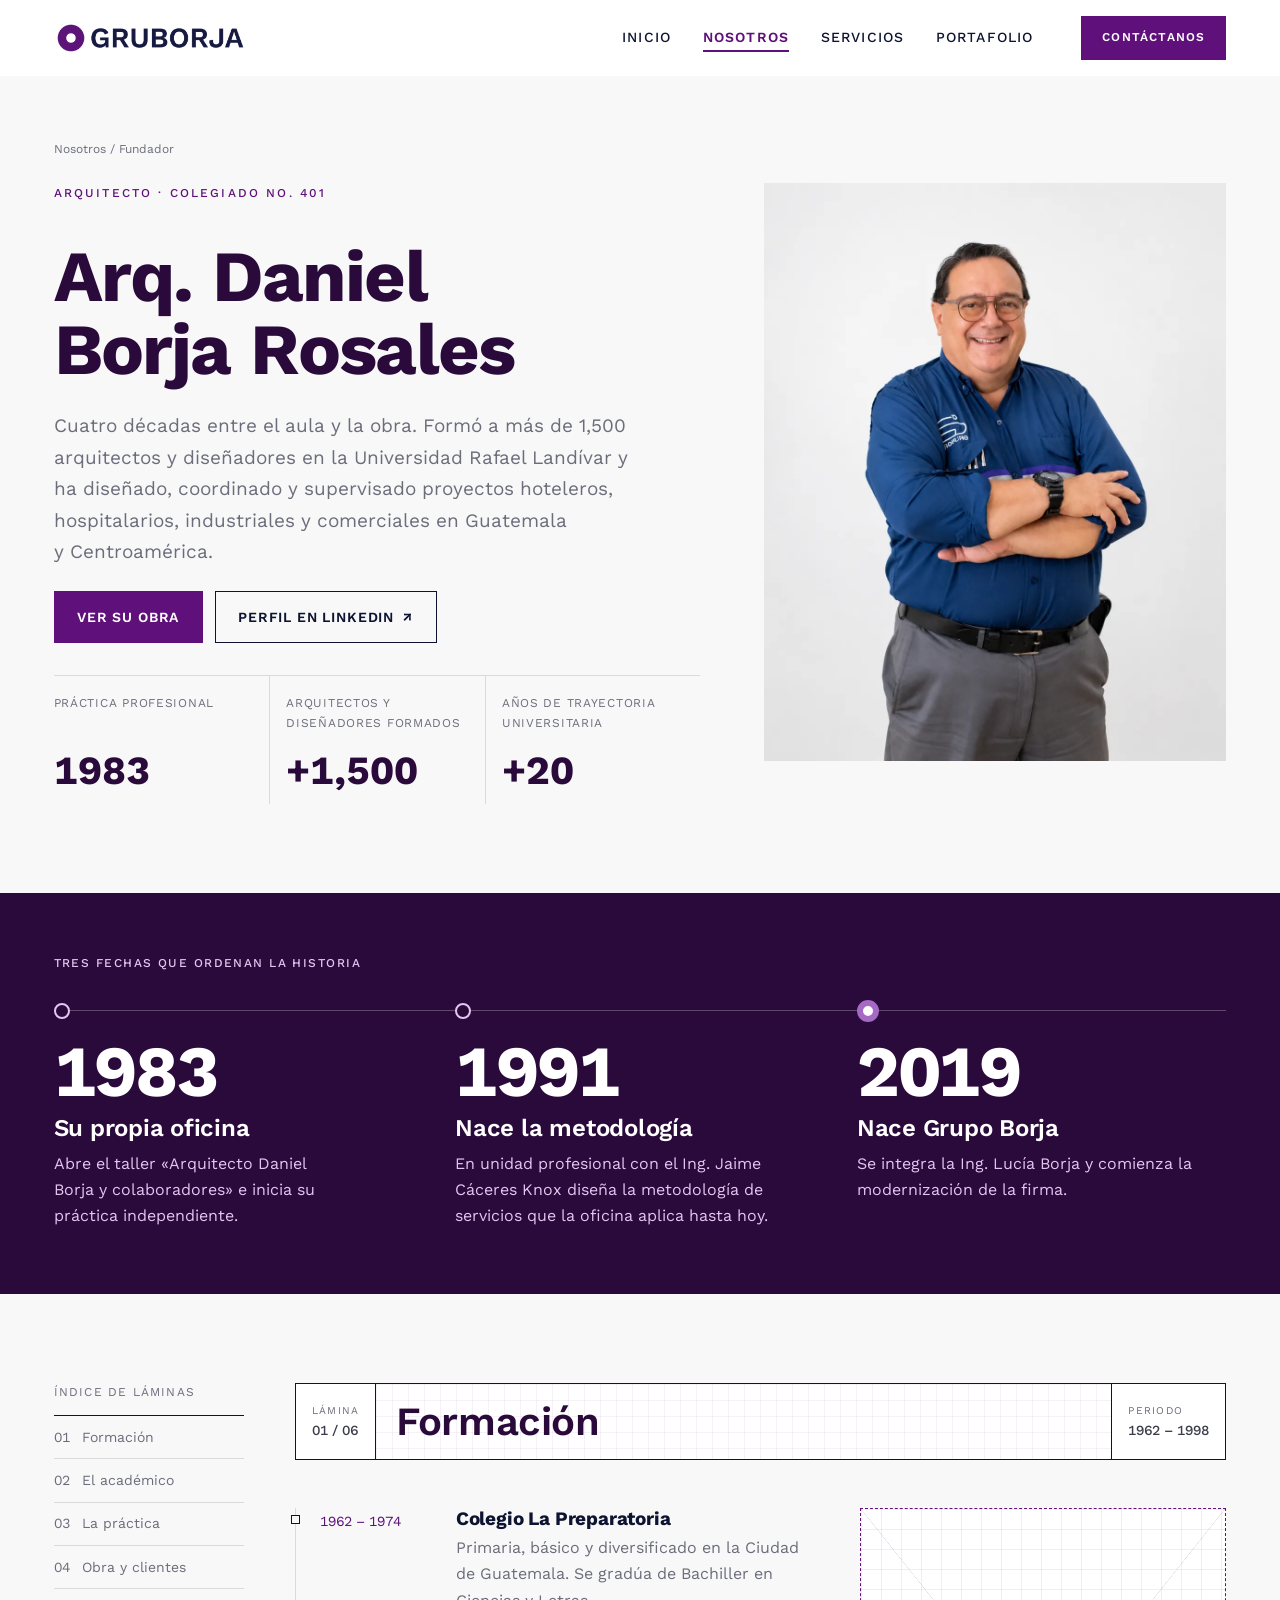
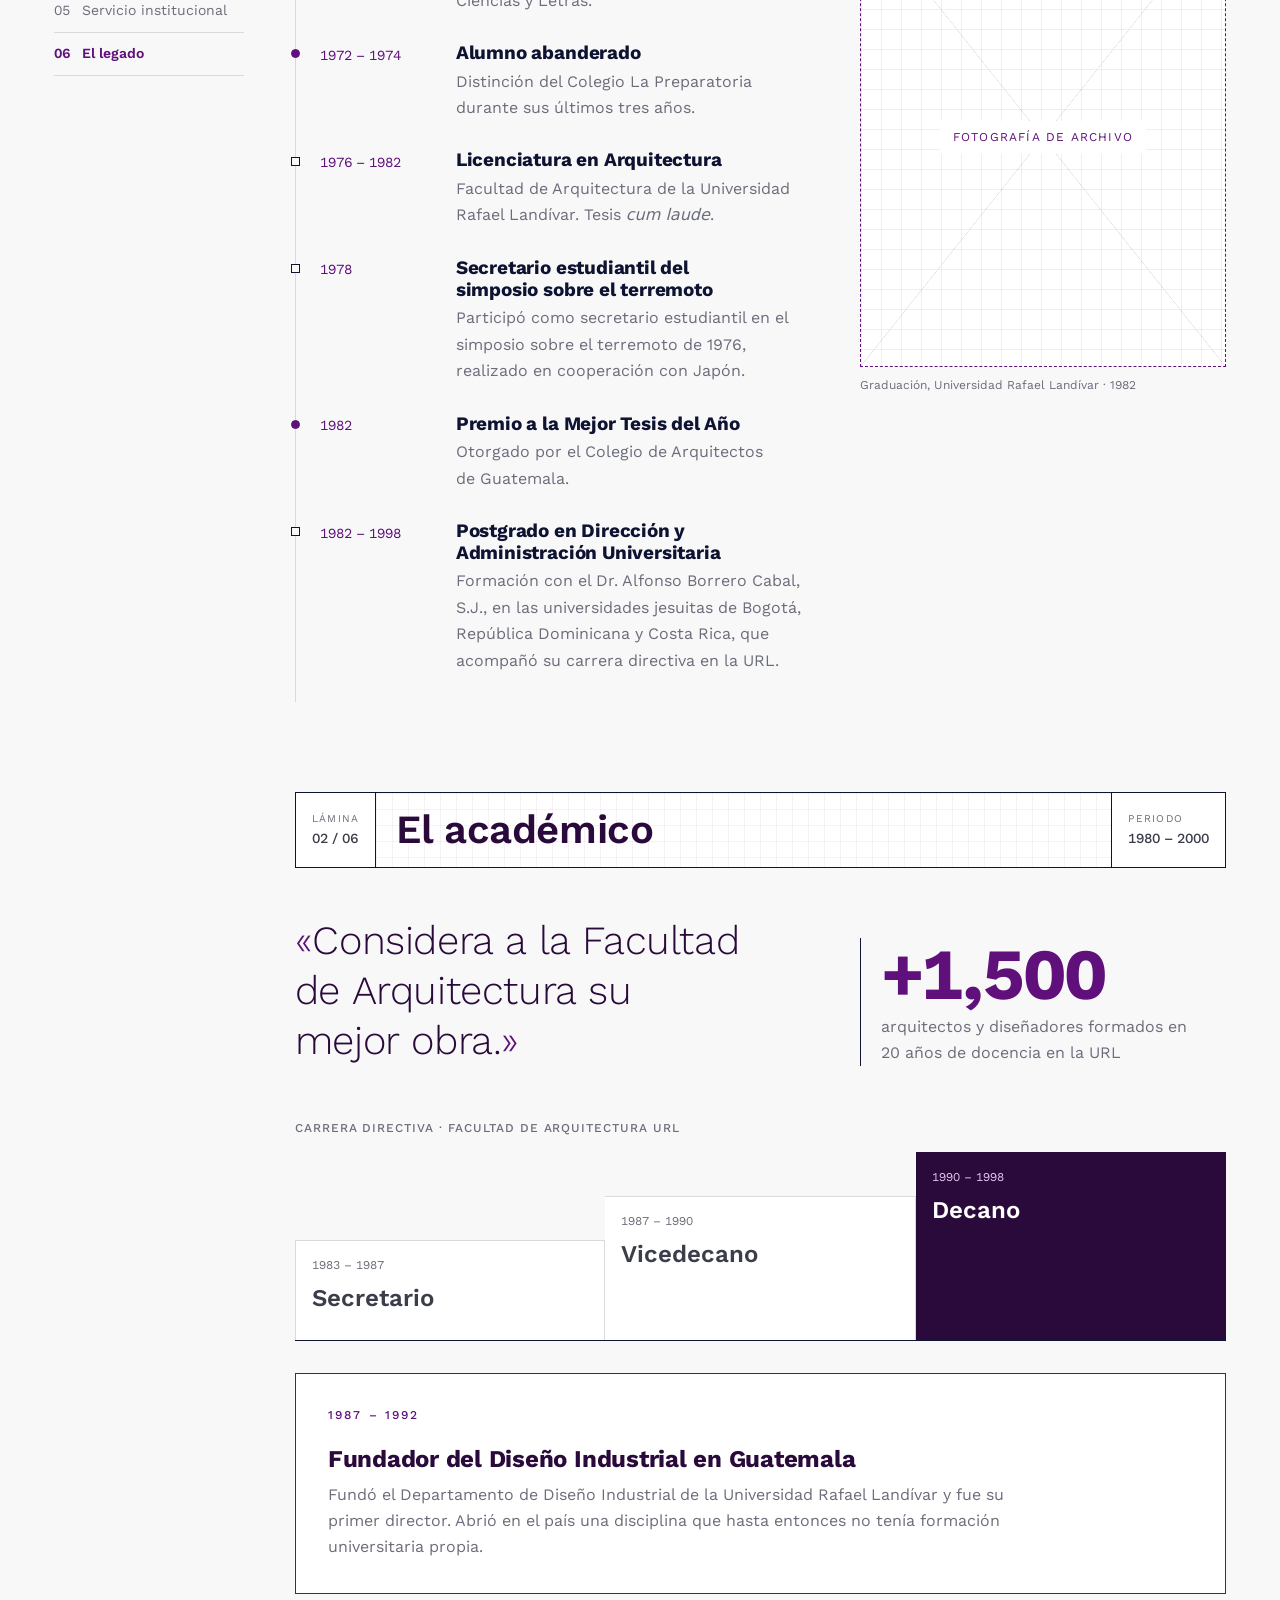
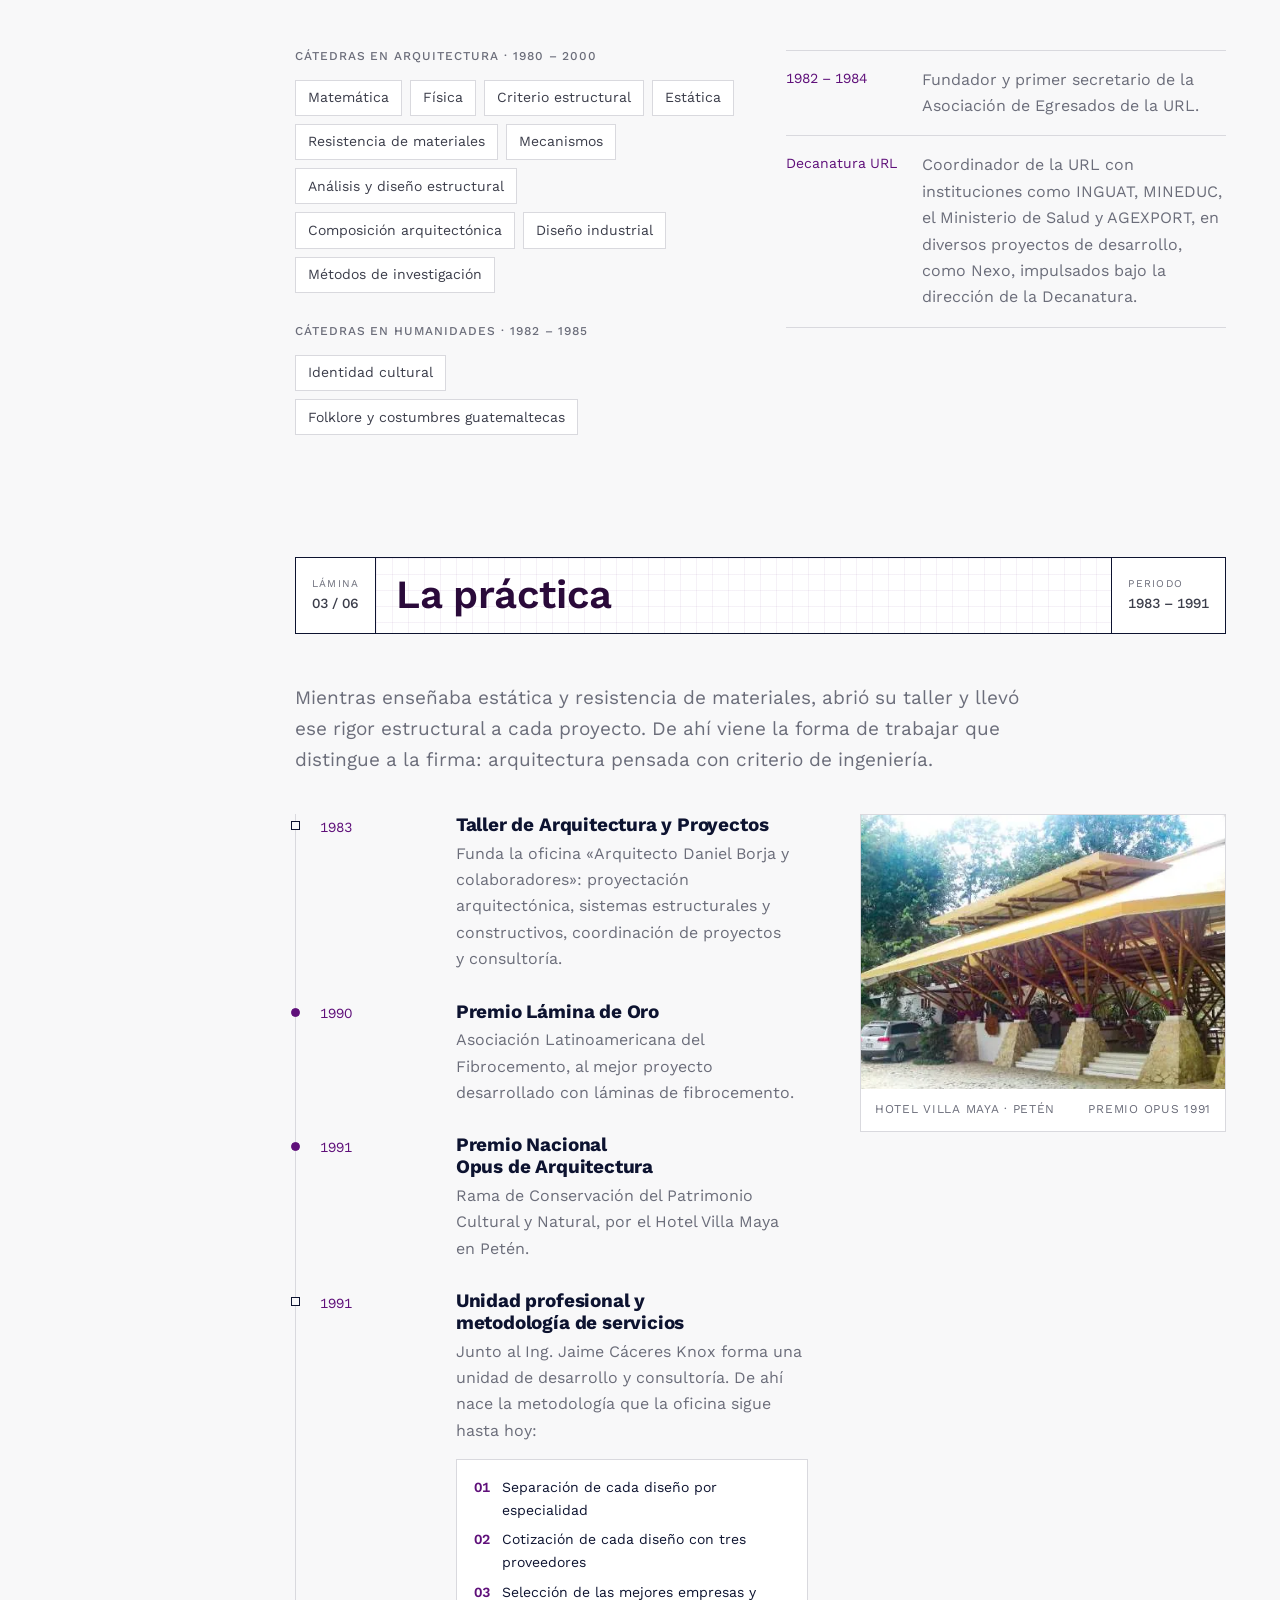
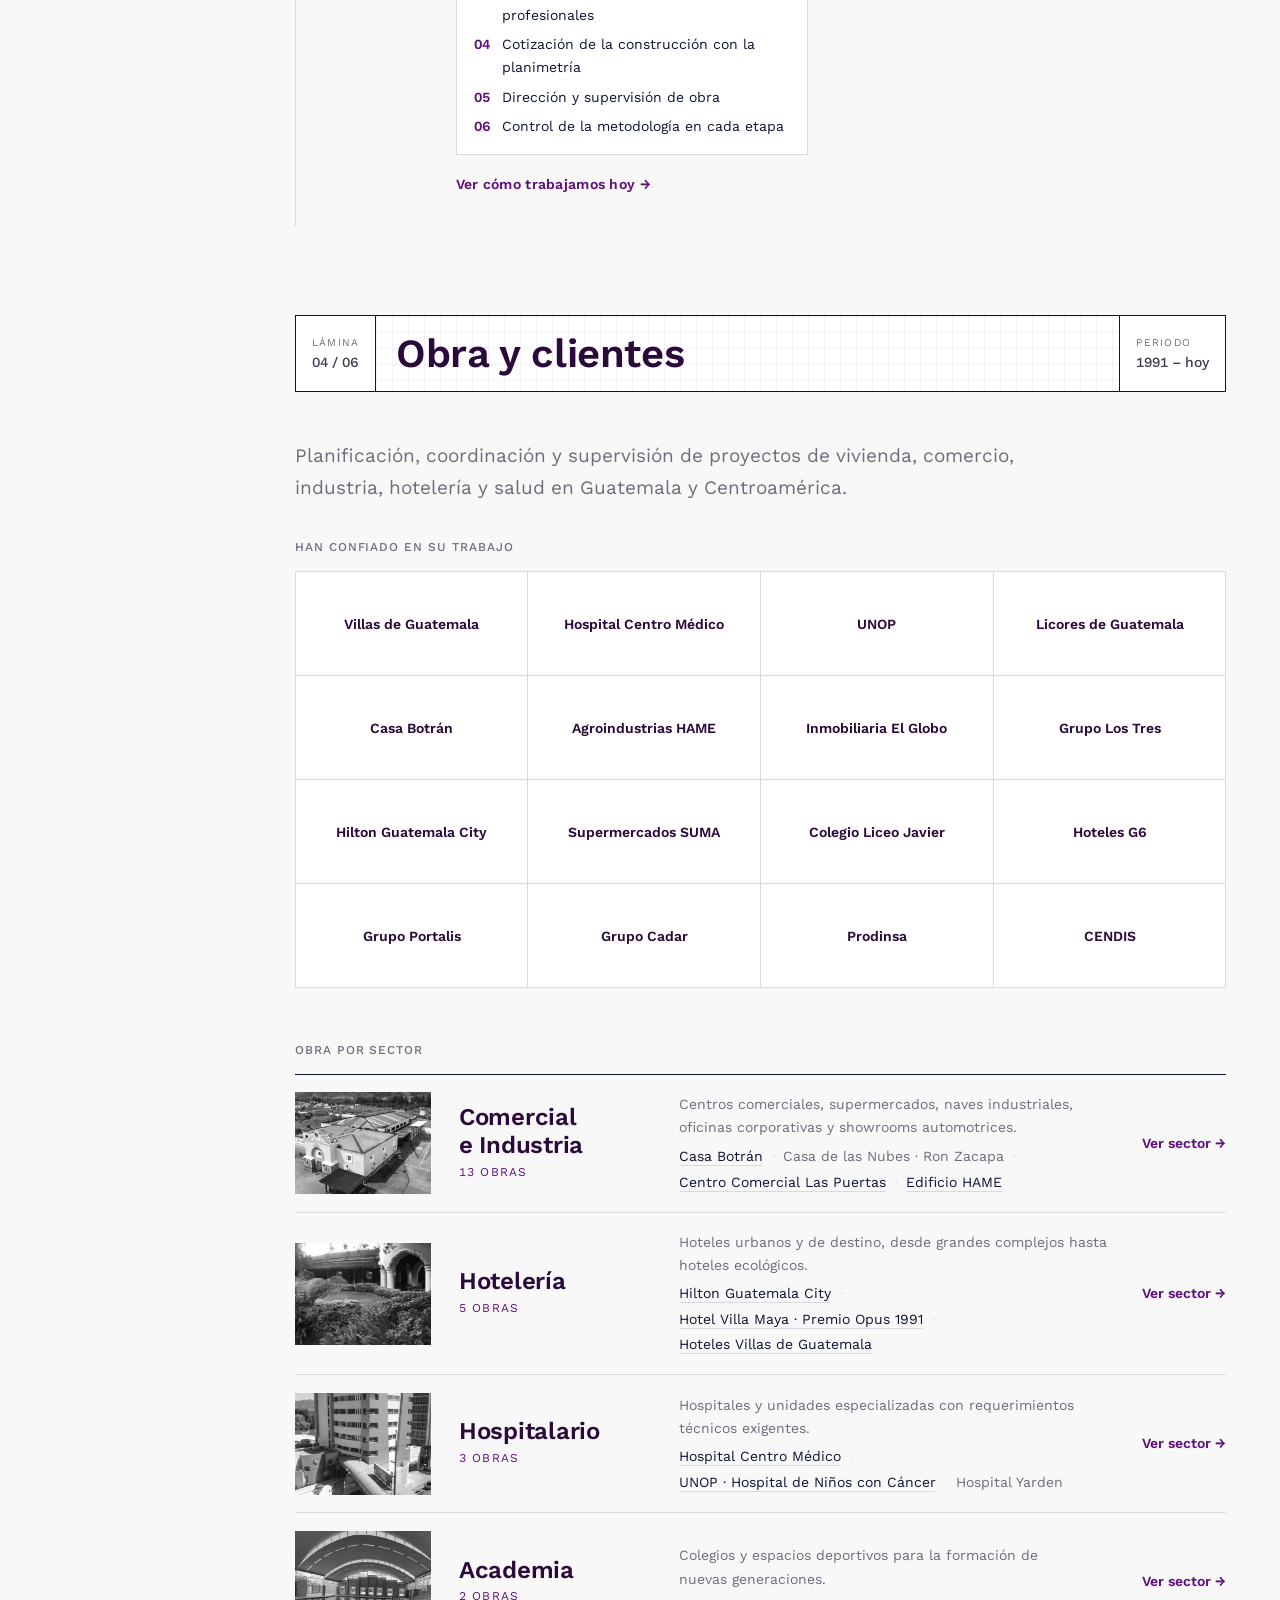
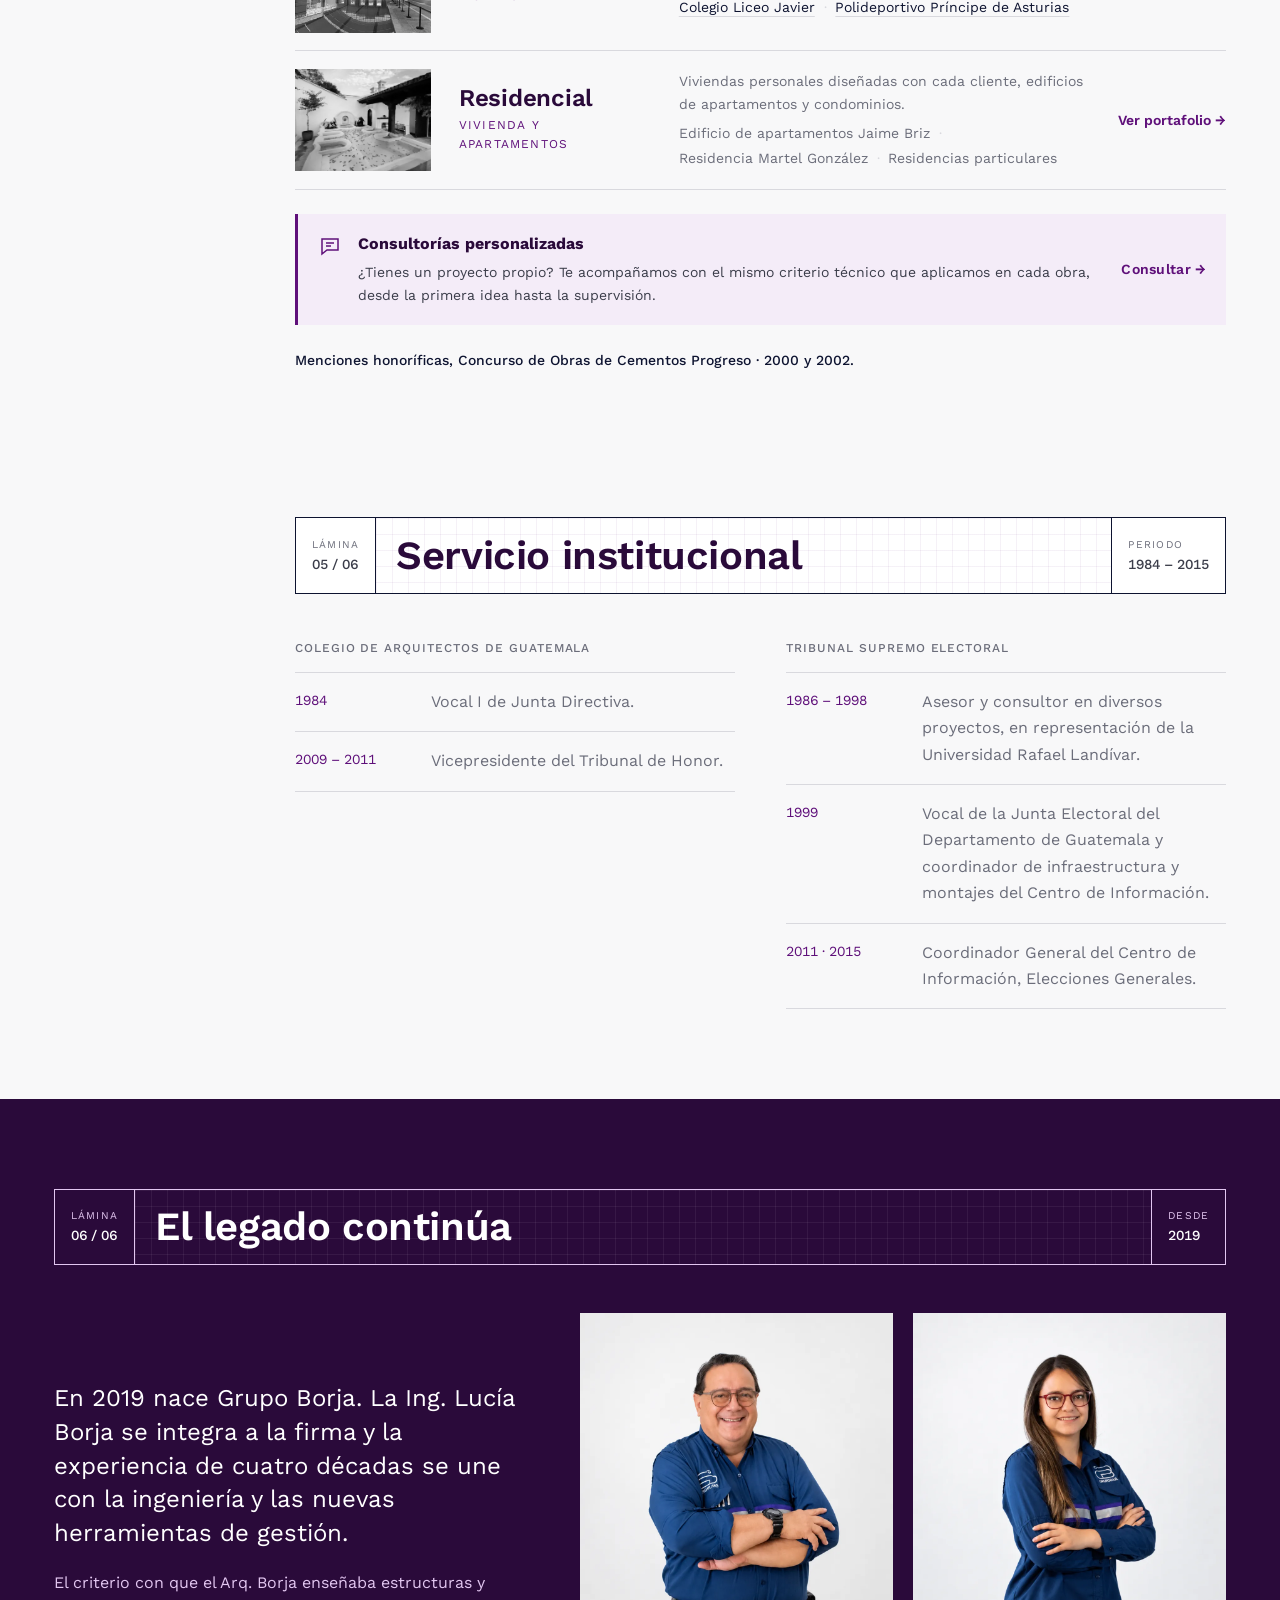
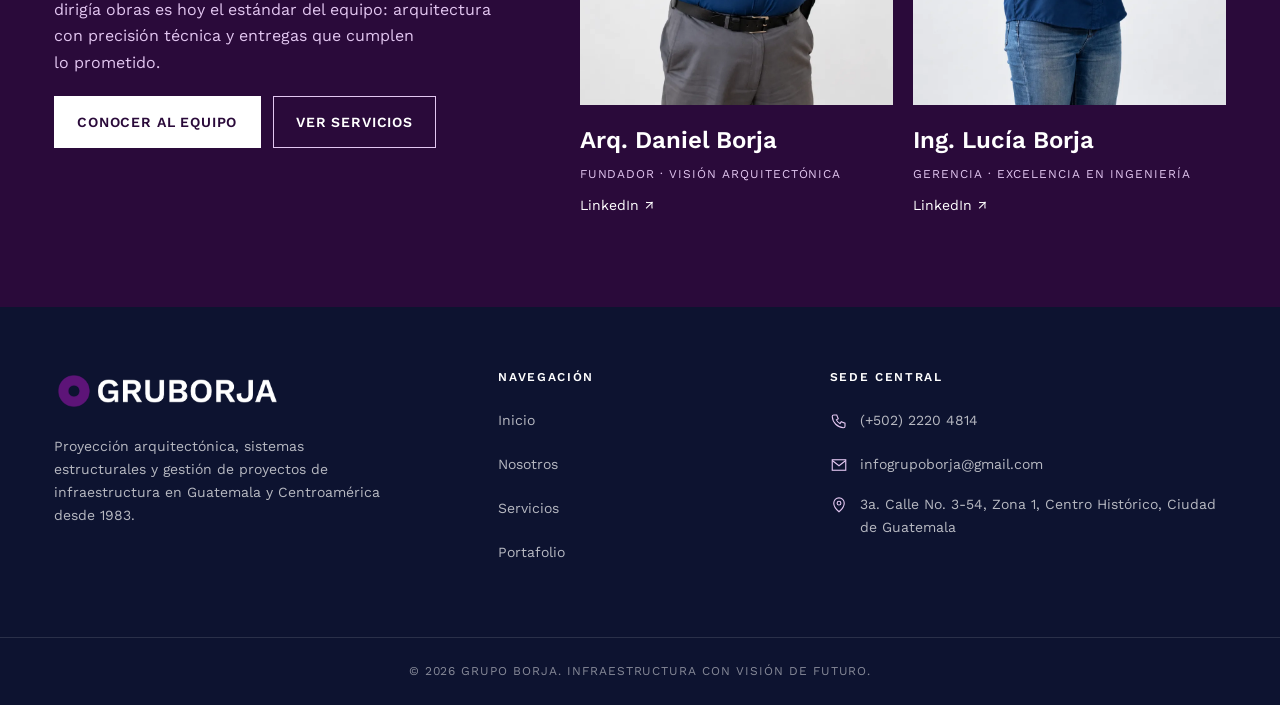
==== commit 5cb016ca: "feat(fundador): ajustes de la revisión con el Arq. Borja - Portada y cifras: 1,500 arquitectos y dis" ====
--- a/codbr.html
+++ b/codbr.html
@@ -12,7 +12,7 @@
   <meta name="description" content="Trayectoria del Arq. Daniel Borja Rosales: exdecano de la Facultad de Arquitectura URL, fundador del Diseño Industrial en Guatemala y más de 40 años de práctica profesional.">
   <meta property="og:type" content="profile">
   <meta property="og:title" content="Arq. Daniel Borja Rosales | Trayectoria">
-  <meta property="og:description" content="Exdecano de Arquitectura URL, formador de más de 1,500 arquitectos y más de 40 años de obra en Guatemala y Centroamérica.">
+  <meta property="og:description" content="Exdecano de Arquitectura URL, formador de más de 1,500 arquitectos y diseñadores y más de 40 años de obra en Guatemala y Centroamérica.">
   <meta property="og:image" content="assets/img/equipo/daniel-borja.webp">
   <meta property="og:url" content="https://gruborja.com/codbr.html">
 
@@ -95,7 +95,7 @@
           <p class="eyebrow">Arquitecto · Colegiado No. 401</p>
           <h1 id="titulo-portada">Arq. Daniel Borja&nbsp;Rosales</h1>
           <p class="portada__lead">
-            Cuatro décadas entre el aula y la obra. Formó a más de 1,500 arquitectos
+            Cuatro décadas entre el aula y la obra. Formó a más de 1,500 arquitectos y diseñadores
             en la Universidad Rafael Landívar y ha diseñado, coordinado y supervisado
             proyectos hoteleros, hospitalarios, industriales y comerciales en Guatemala
             y Centroamérica.
@@ -114,7 +114,7 @@
               <dd>1983</dd>
             </div>
             <div class="cifras__item">
-              <dt>Arquitectos formados</dt>
+              <dt>Arquitectos y diseñadores formados</dt>
               <dd>+1,500</dd>
             </div>
             <div class="cifras__item">
@@ -209,7 +209,14 @@
                 <span class="hito__anio">1976 – 1982</span>
                 <div>
                   <h3>Licenciatura en Arquitectura</h3>
-                  <p>Facultad de Arquitectura de la Universidad Rafael Landívar.</p>
+                  <p>Facultad de Arquitectura de la Universidad Rafael Landívar. Tesis <em>cum laude</em>.</p>
+                </div>
+              </li>
+              <li class="hito">
+                <span class="hito__anio">1978</span>
+                <div>
+                  <h3>Secretario estudiantil del simposio sobre el terremoto</h3>
+                  <p>Participó como secretario estudiantil en el simposio sobre el terremoto de 1976, realizado en cooperación con Japón.</p>
                 </div>
               </li>
               <li class="hito hito--premio">
@@ -223,7 +230,7 @@
                 <span class="hito__anio">1982 – 1998</span>
                 <div>
                   <h3>Postgrado en Dirección y Administración Universitaria</h3>
-                  <p>Diversos cursos que acompañaron su carrera directiva en la URL.</p>
+                  <p>Formación con el Dr. Alfonso Borrero Cabal, S.J., en las universidades jesuitas de Bogotá, República Dominicana y Costa Rica, que acompañó su carrera directiva en la URL.</p>
                 </div>
               </li>
             </ol>
@@ -250,11 +257,11 @@
 
           <div class="academico__apertura">
             <blockquote class="cita">
-              <p>Consideró a la Facultad de Arquitectura su mejor obra.</p>
+              <p>Considera a la Facultad de Arquitectura su mejor obra.</p>
             </blockquote>
             <div class="dato-grande">
               <span class="dato-grande__cifra">+1,500</span>
-              <span class="dato-grande__texto">arquitectos formados en veinte años de docencia en la URL</span>
+              <span class="dato-grande__texto">arquitectos y diseñadores formados en 20 años de docencia en la URL</span>
             </div>
           </div>
 
@@ -309,8 +316,8 @@
                 <p>Fundador y primer secretario de la Asociación de Egresados de la URL.</p>
               </li>
               <li>
-                <span class="registro__anio">URL – INGUAT</span>
-                <p>Director-coordinador de los estudios para el desarrollo de infraestructura turística de la Costa Atlántica de Guatemala y del sistema nacional de ecocampamentos.</p>
+                <span class="registro__anio">Decanatura URL</span>
+                <p>Coordinador de la URL con instituciones como INGUAT, MINEDUC, el Ministerio de Salud y AGEXPORT, en diversos proyectos de desarrollo, como Nexo, impulsados bajo la dirección de la Decanatura.</p>
               </li>
             </ul>
           </div>
@@ -405,7 +412,7 @@
               <li class="marca"><span>Villas de Guatemala</span></li>
               <li class="marca"><span>Hospital Centro Médico</span></li>
               <li class="marca"><span>UNOP</span></li>
-              <li class="marca"><span>Licorera Quetzalteca</span></li>
+              <li class="marca"><span>Licores de Guatemala</span></li>
               <li class="marca"><span>Casa Botrán</span></li>
               <li class="marca"><span>Agroindustrias HAME</span></li>
               <li class="marca"><span>Inmobiliaria El Globo</span></li>
@@ -495,11 +502,9 @@
               <a class="sector__enlace" href="portafolio.html?sector=academia" aria-label="Ver el sector Academia en el portafolio">Ver sector <span aria-hidden="true">→</span></a>
             </li>
             <li class="sector">
-              <!-- Sin foto todavía: cuando la tengas, cambia este <div> por
-                   <img class="sector__foto" src="assets/img/proyectos/residencia-martel-gonzalez/residencia-martel-gonzalez-1.webp" width="1200" height="900" loading="lazy" alt="Residencia Martel González"> -->
-              <div class="sector__foto sector__foto--pendiente" aria-hidden="true">
-                <svg viewBox="0 0 24 24" fill="none" stroke="currentColor" stroke-width="1.5"><path d="M3 11 12 4l9 7"/><path d="M5 10v10h14V10"/><path d="M10 20v-6h4v6"/></svg>
-              </div>
+              <!-- Foto genérica: reemplázala por una obra real guardándola con el mismo nombre
+                   en assets/img/proyectos/residencial/residencial-1.webp -->
+              <img class="sector__foto" src="assets/img/proyectos/residencial/residencial-1.webp" width="648" height="486" loading="lazy" alt="Patio interior de una residencia de estilo colonial">
               <div class="sector__cabeza">
                 <h4 class="sector__nombre">Residencial</h4>
                 <span class="sector__conteo">Vivienda y apartamentos</span>
@@ -512,6 +517,7 @@
                   <li>Residencias particulares</li>
                 </ul>
               </div>
+              <a class="sector__enlace" href="portafolio.html" aria-label="Ver el portafolio">Ver portafolio <span aria-hidden="true">→</span></a>
             </li>
           </ul>
 
@@ -528,11 +534,6 @@
             <span class="nota-obra__mencion">Menciones honoríficas, Concurso de Obras de Cementos Progreso · 2000 y 2002.</span>
           </p>
 
-          <!-- Puente al portafolio completo -->
-          <div class="al-portafolio">
-            <p>Conoce cada proyecto a detalle, con fotografías y datos técnicos, en el portafolio.</p>
-            <a class="boton boton--primario" href="portafolio.html">Ver portafolio completo <span aria-hidden="true">→</span></a>
-          </div>
         </section>
 
         <!-- ======================= LÁMINA 05 ======================= -->
@@ -540,7 +541,7 @@
           <header class="cajetin">
             <span class="cajetin__celda"><small>Lámina</small>05 / 06</span>
             <h2 id="t-05" class="cajetin__titulo">Servicio institucional</h2>
-            <span class="cajetin__celda"><small>Periodo</small>1984 – 2011</span>
+            <span class="cajetin__celda"><small>Periodo</small>1984 – 2015</span>
           </header>
 
           <div class="lamina__grid lamina__grid--parejo">
@@ -569,7 +570,7 @@
                   <p>Vocal de la Junta Electoral del Departamento de Guatemala y coordinador de infraestructura y montajes del Centro de Información.</p>
                 </li>
                 <li>
-                  <span class="registro__anio">2003</span>
+                  <span class="registro__anio">2011 · 2015</span>
                   <p>Coordinador General del Centro de Información, Elecciones Generales.</p>
                 </li>
               </ul>
--- a/css/componentes.css
+++ b/css/componentes.css
@@ -815,8 +815,10 @@
    tecla Esc de forma accesible.
    ========================================================= */
 .project-modal {
-  width: min(1180px, 100% - 2rem);
-  max-height: calc(100dvh - 2rem);
+  width: min(1400px, 100% - 3rem);
+  height: min(900px, 100dvh - 3rem);
+  max-width: none;
+  max-height: none;
   padding: 0;
   border: 0;
   background: var(--color-white);
@@ -832,7 +834,8 @@
 
 .project-modal[open] {
   display: grid;
-  grid-template-columns: 1.5fr 1fr;
+  grid-template-columns: minmax(0, 1.55fr) minmax(380px, 1fr);
+  grid-template-rows: minmax(0, 1fr);
   animation: modal-in var(--t-med) var(--ease);
 }
 
@@ -879,14 +882,24 @@
   position: relative;
   flex: 1;
   min-height: 0;
-  aspect-ratio: 4 / 3;
   overflow: hidden;
+  isolation: isolate;
+}
+
+/* Fondo difuminado con la misma foto: rellena los bordes sin recortar la imagen */
+.gallery__stage::before {
+  content: "";
+  position: absolute;
+  inset: -40px;
+  z-index: -1;
+  background: var(--gallery-bg, none) center / cover no-repeat;
+  filter: blur(28px) brightness(0.45);
 }
 
 .gallery__img {
   width: 100%;
   height: 100%;
-  object-fit: cover;
+  object-fit: contain; /* la foto se ve completa */
   animation: fade-in var(--t-med) var(--ease);
 }
 
@@ -944,6 +957,7 @@
 .gallery__thumbs {
   display: flex;
   gap: var(--space-2);
+  justify-content: safe center;
   padding: var(--space-3);
   overflow-x: auto;
   scrollbar-width: thin;
@@ -974,8 +988,11 @@
 
 /* ----- Ficha técnica ----- */
 .spec {
+  min-height: 0;
   padding: var(--space-7) var(--space-6) var(--space-6);
   overflow-y: auto;
+  overscroll-behavior: contain;
+  scrollbar-width: thin;
 }
 
 .spec__sector {
@@ -1046,12 +1063,18 @@
 
 /* Modal en tablet y móvil: una sola columna con scroll */
 @media (max-width: 899px) {
+  .project-modal {
+    height: auto;
+    max-height: calc(100dvh - 2rem);
+  }
+
   .project-modal[open] {
     display: block;
     overflow-y: auto;
   }
 
   .gallery__stage {
+    flex: none;
     aspect-ratio: 4 / 3;
   }
 
@@ -1087,3 +1110,300 @@
     gap: var(--space-1);
   }
 }
+
+/* =========================================================
+   FICHA TÉCNICA DEL MODAL · RESUMEN DE SECTOR · TARJETAS
+   (agregado para la sección automotriz / Grupo Los Tres)
+   ========================================================= */
+
+/* ----- Tarjeta: cliente y período sobre el título ----- */
+.project-card__kicker {
+  display: flex;
+  flex-wrap: wrap;
+  gap: var(--space-1) var(--space-3);
+  margin-bottom: var(--space-1);
+  font-size: var(--fs-xs);
+  font-weight: 600;
+  letter-spacing: 0.08em;
+  text-transform: uppercase;
+  color: var(--color-purple);
+}
+
+.project-card__kicker span + span {
+  color: var(--color-text-soft);
+}
+
+/* Imagen genérica: no se pasa a gris */
+.project-card__media--generic img {
+  filter: none !important;
+}
+
+/* ----- Encabezados de bloque ----- */
+.spec__heading {
+  margin-top: var(--space-6);
+  margin-bottom: var(--space-3);
+  font-size: var(--fs-xs);
+  font-weight: 600;
+  letter-spacing: var(--tracking-wide);
+  text-transform: uppercase;
+  color: var(--color-text-soft);
+}
+
+.spec__block[hidden] {
+  display: none;
+}
+
+/* ----- Datos clave en cuadrícula ----- */
+.spec__grid {
+  display: grid;
+  grid-template-columns: repeat(2, minmax(0, 1fr));
+  margin: 0;
+  border-top: var(--border);
+  border-left: var(--border);
+}
+
+.spec__cell {
+  padding: var(--space-3) var(--space-4);
+  border-right: var(--border);
+  border-bottom: var(--border);
+}
+
+.spec__cell:first-child {
+  grid-column: 1 / -1; /* Ubicación ocupa todo el ancho */
+}
+
+.spec__cell dt {
+  font-size: 0.7rem;
+  font-weight: 600;
+  letter-spacing: 0.1em;
+  text-transform: uppercase;
+  color: var(--color-text-soft);
+}
+
+.spec__cell dd {
+  margin: var(--space-1) 0 0;
+  font-size: var(--fs-sm);
+  font-weight: 500;
+  color: var(--color-navy);
+}
+
+/* ----- Listas ----- */
+.spec__list {
+  margin: 0;
+  padding-left: 1.1em;
+  font-size: var(--fs-sm);
+  color: var(--color-text);
+}
+
+.spec__list li + li {
+  margin-top: var(--space-1);
+}
+
+.spec__list li::marker {
+  color: var(--color-purple);
+}
+
+/* ----- Acción profesional (etiquetas) ----- */
+.spec__chips {
+  display: flex;
+  flex-wrap: wrap;
+  gap: var(--space-2);
+  margin: 0;
+  padding: 0;
+  list-style: none;
+}
+
+.spec__chip {
+  padding: 0.35em 0.8em;
+  border: 1px solid var(--color-lilac);
+  background: var(--color-lilac-soft);
+  color: var(--color-purple);
+  font-size: var(--fs-xs);
+  font-weight: 600;
+}
+
+/* ----- Equipo de proyecto ----- */
+.spec__team {
+  margin: 0;
+  border-top: var(--border);
+}
+
+.spec__team-row {
+  display: grid;
+  grid-template-columns: 11rem 1fr;
+  gap: var(--space-4);
+  padding-block: var(--space-2);
+  border-bottom: var(--border);
+  font-size: var(--fs-sm);
+}
+
+.spec__team-row dt {
+  color: var(--color-text-soft);
+}
+
+.spec__team-row dd {
+  margin: 0;
+  color: var(--color-navy);
+  font-weight: 500;
+}
+
+.spec__desc {
+  margin-top: 0;
+}
+
+/* ----- Anterior / Siguiente ----- */
+.spec__pager {
+  display: grid;
+  grid-template-columns: 1fr auto 1fr;
+  align-items: center;
+  gap: var(--space-3);
+  margin-top: var(--space-6);
+  padding-top: var(--space-4);
+  border-top: var(--border);
+}
+
+.spec__pager[hidden] {
+  display: none;
+}
+
+.spec__pager-btn {
+  display: flex;
+  align-items: center;
+  gap: var(--space-2);
+  min-width: 0;
+  padding: var(--space-2);
+  border: 0;
+  background: none;
+  color: var(--color-navy);
+  font: inherit;
+  text-align: left;
+  cursor: pointer;
+}
+
+.spec__pager-btn--next {
+  justify-content: flex-end;
+  text-align: right;
+}
+
+.spec__pager-btn:hover strong {
+  color: var(--color-purple);
+}
+
+.spec__pager-btn svg {
+  flex: none;
+  width: 20px;
+  height: 20px;
+}
+
+.spec__pager-btn span {
+  display: flex;
+  flex-direction: column;
+  min-width: 0;
+}
+
+.spec__pager-btn small {
+  font-size: 0.7rem;
+  letter-spacing: 0.1em;
+  text-transform: uppercase;
+  color: var(--color-text-soft);
+}
+
+.spec__pager-btn strong {
+  overflow: hidden;
+  font-size: var(--fs-sm);
+  font-weight: 600;
+  white-space: nowrap;
+  text-overflow: ellipsis;
+}
+
+.spec__pager-count {
+  font-size: var(--fs-xs);
+  color: var(--color-text-soft);
+}
+
+/* ----- Resumen de sector (sobre la cuadrícula) ----- */
+.sector-summary {
+  display: grid;
+  grid-template-columns: 1.3fr 1fr;
+  gap: var(--space-6);
+  margin-bottom: var(--space-6);
+  padding: var(--space-6);
+  background: var(--color-purple-deep);
+  color: var(--color-white);
+}
+
+.sector-summary[hidden] {
+  display: none;
+}
+
+.sector-summary__eyebrow {
+  font-size: var(--fs-xs);
+  font-weight: 600;
+  letter-spacing: var(--tracking-wide);
+  text-transform: uppercase;
+  color: var(--color-lilac);
+}
+
+.sector-summary__title {
+  margin-top: var(--space-2);
+  font-size: var(--fs-xl);
+  color: var(--color-white);
+}
+
+.sector-summary__text {
+  margin-top: var(--space-3);
+  font-size: var(--fs-sm);
+  color: rgba(255, 255, 255, 0.8);
+}
+
+.sector-summary__data {
+  display: grid;
+  gap: var(--space-3);
+  margin: 0;
+  align-content: center;
+}
+
+.sector-summary__data div {
+  padding-bottom: var(--space-3);
+  border-bottom: 1px solid rgba(255, 255, 255, 0.15);
+}
+
+.sector-summary__data dt {
+  font-size: 0.7rem;
+  letter-spacing: 0.1em;
+  text-transform: uppercase;
+  color: var(--color-lilac);
+}
+
+.sector-summary__data dd {
+  margin: var(--space-1) 0 0;
+  font-weight: 600;
+}
+
+@media (max-width: 899px) {
+  .sector-summary {
+    grid-template-columns: 1fr;
+    padding: var(--space-5);
+  }
+}
+
+@media (max-width: 559px) {
+  .spec__grid {
+    grid-template-columns: 1fr;
+  }
+
+  .spec__team-row {
+    grid-template-columns: 1fr;
+    gap: 0;
+  }
+
+  .spec__pager-btn strong {
+    display: none;
+  }
+}
+
+/* Con una sola foto se ocultan flechas y miniaturas */
+.gallery__nav[hidden],
+.gallery__thumbs[hidden] {
+  display: none;
+}
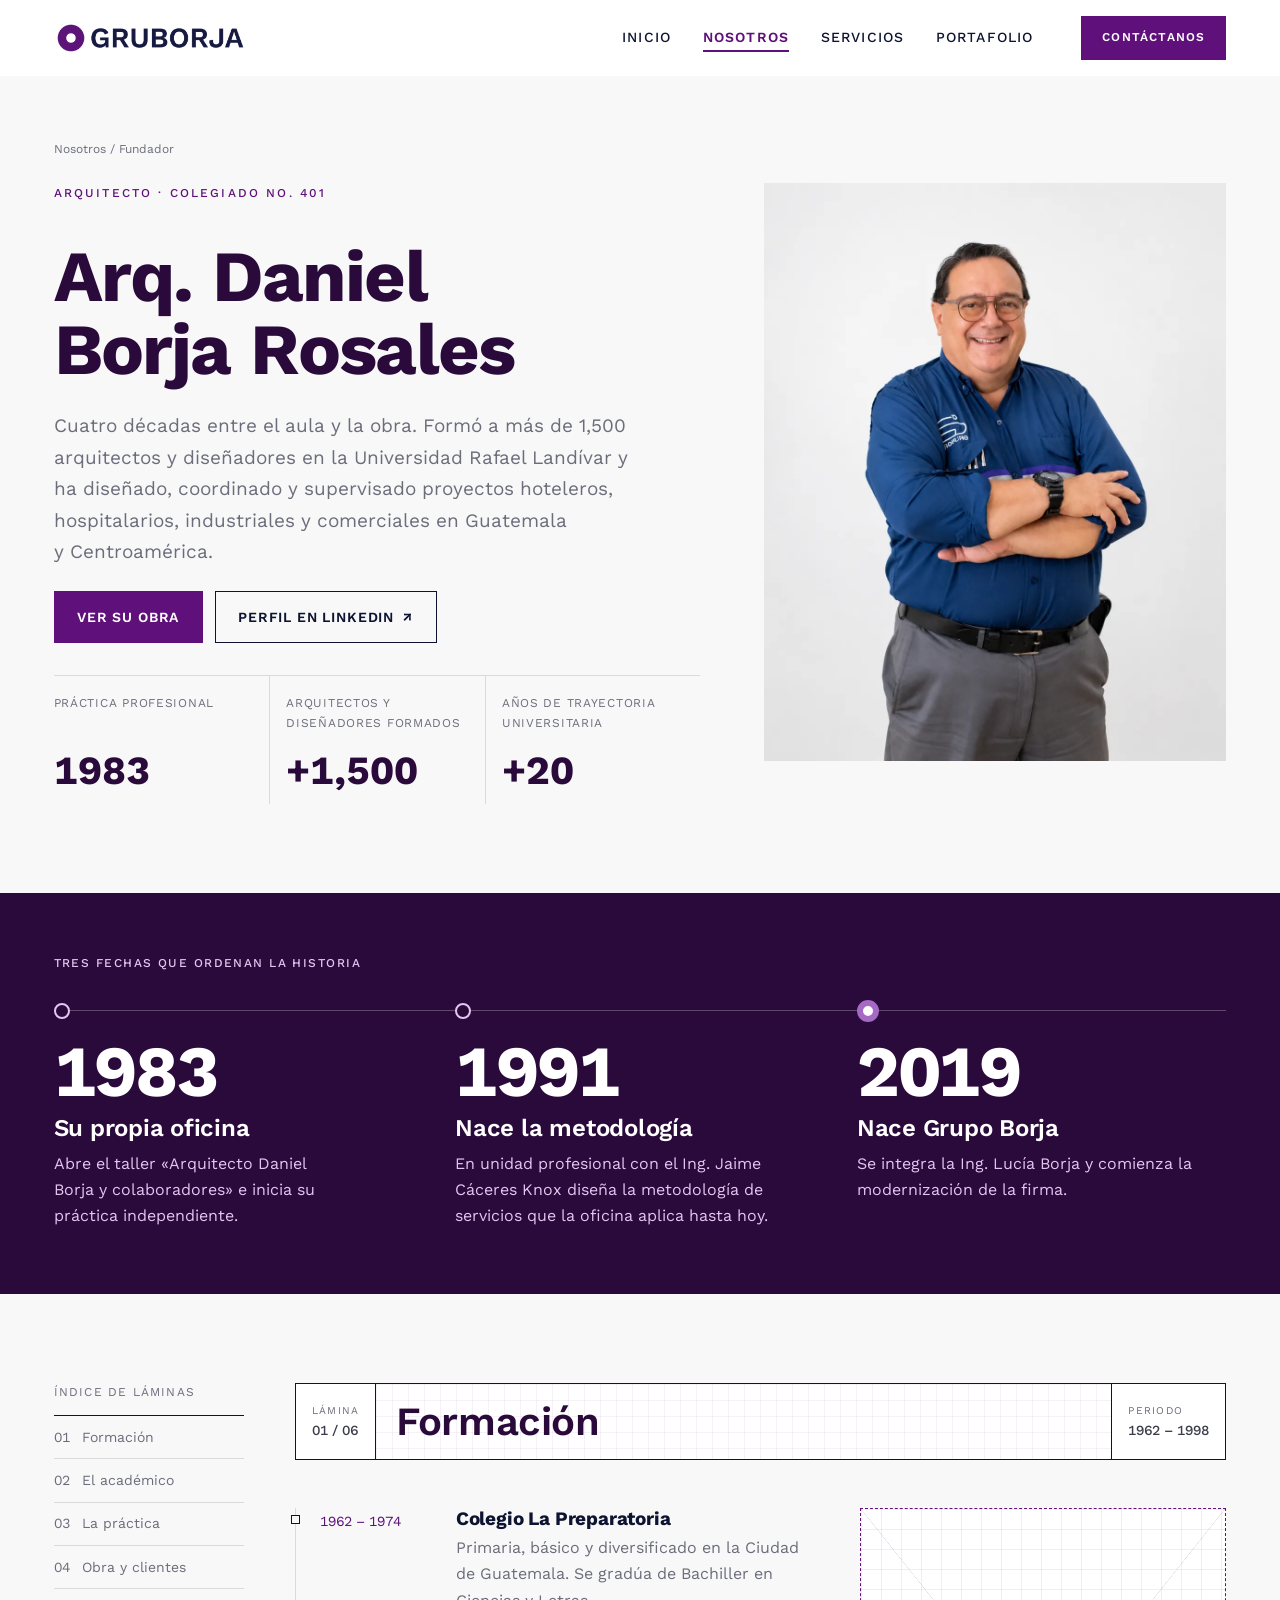
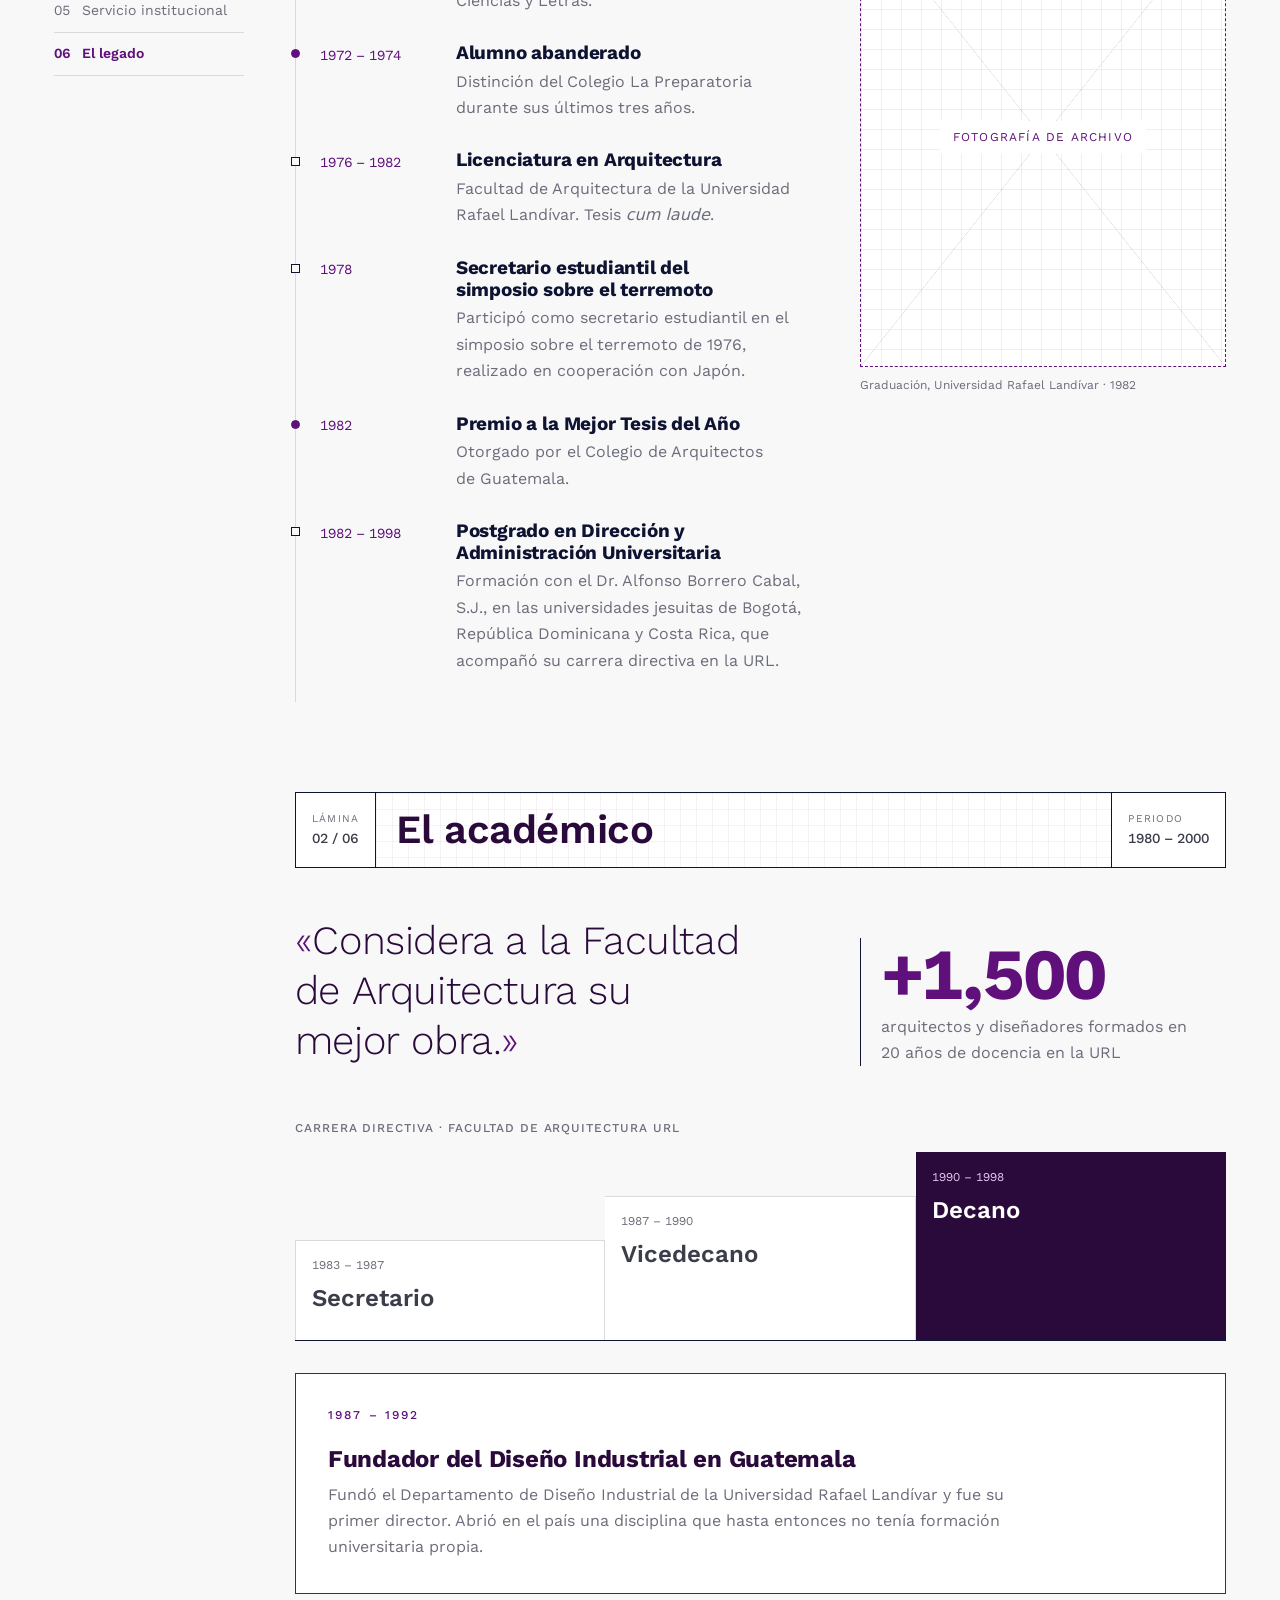
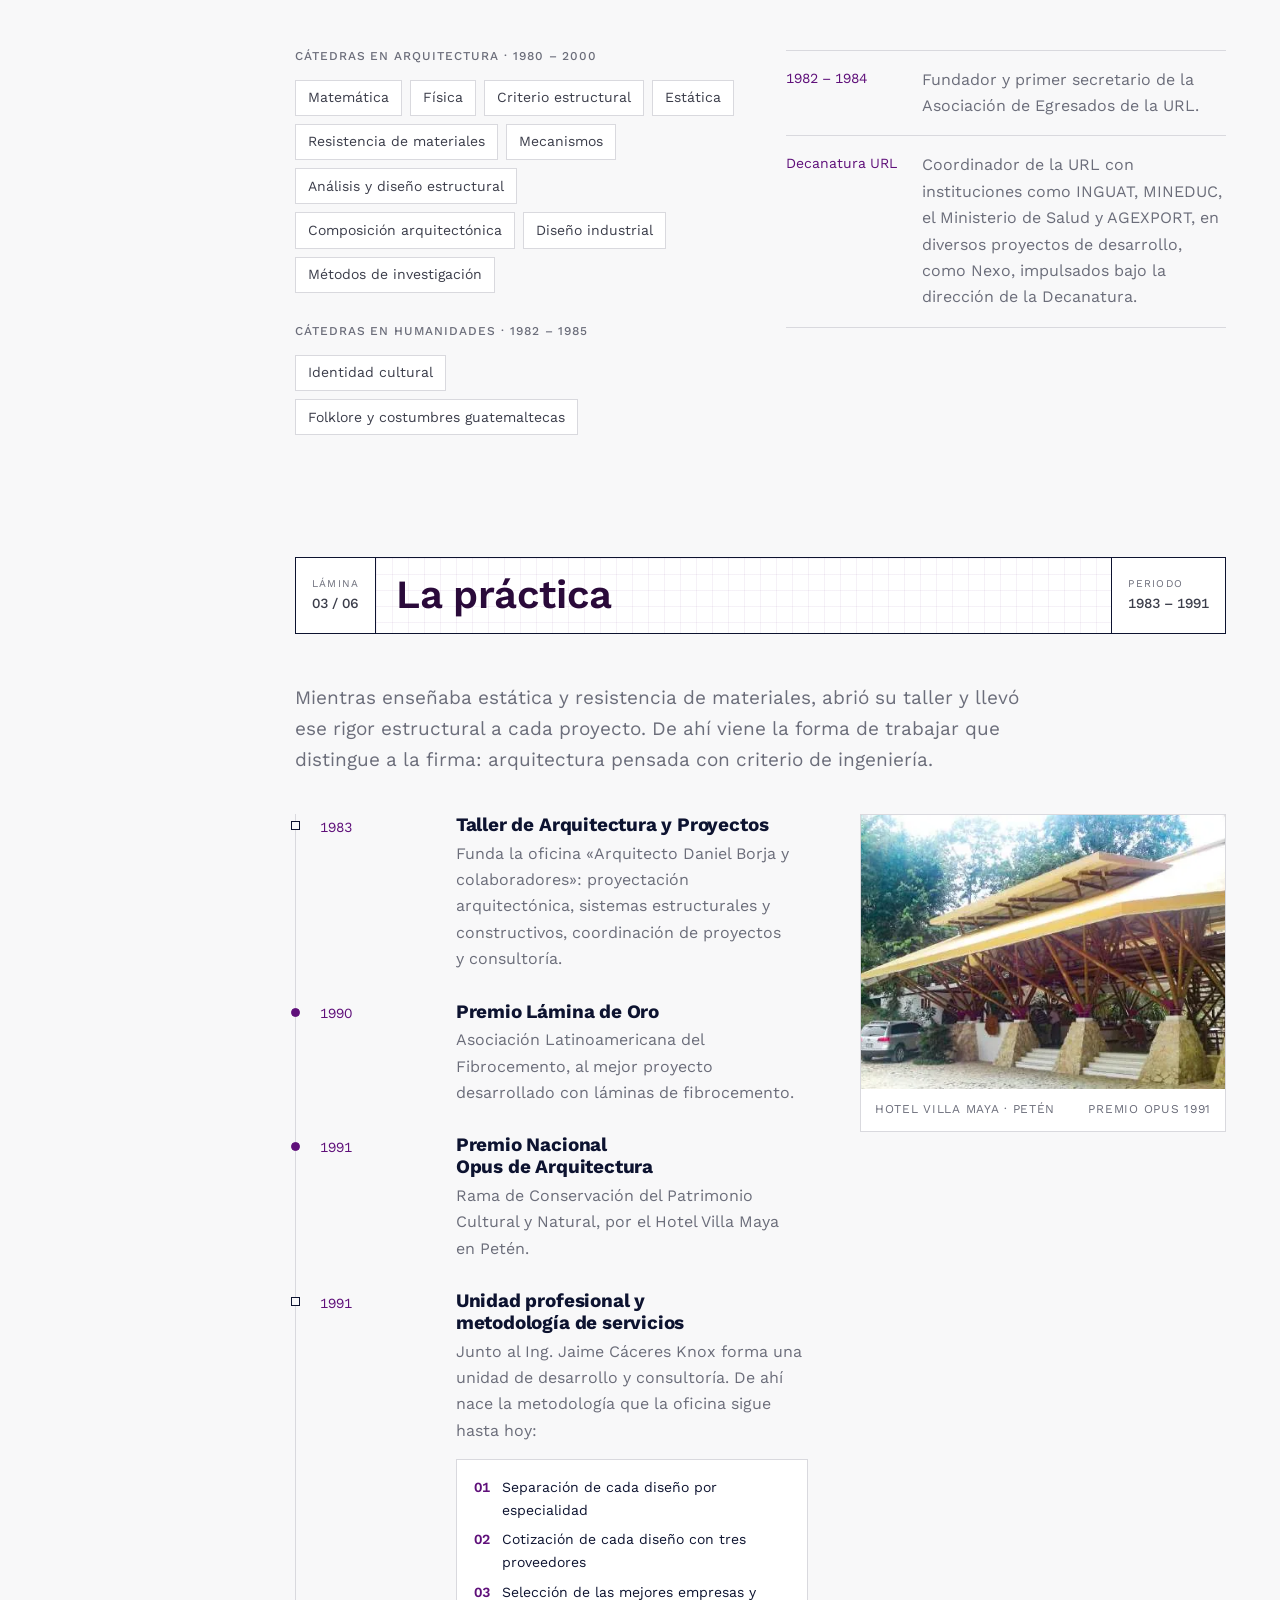
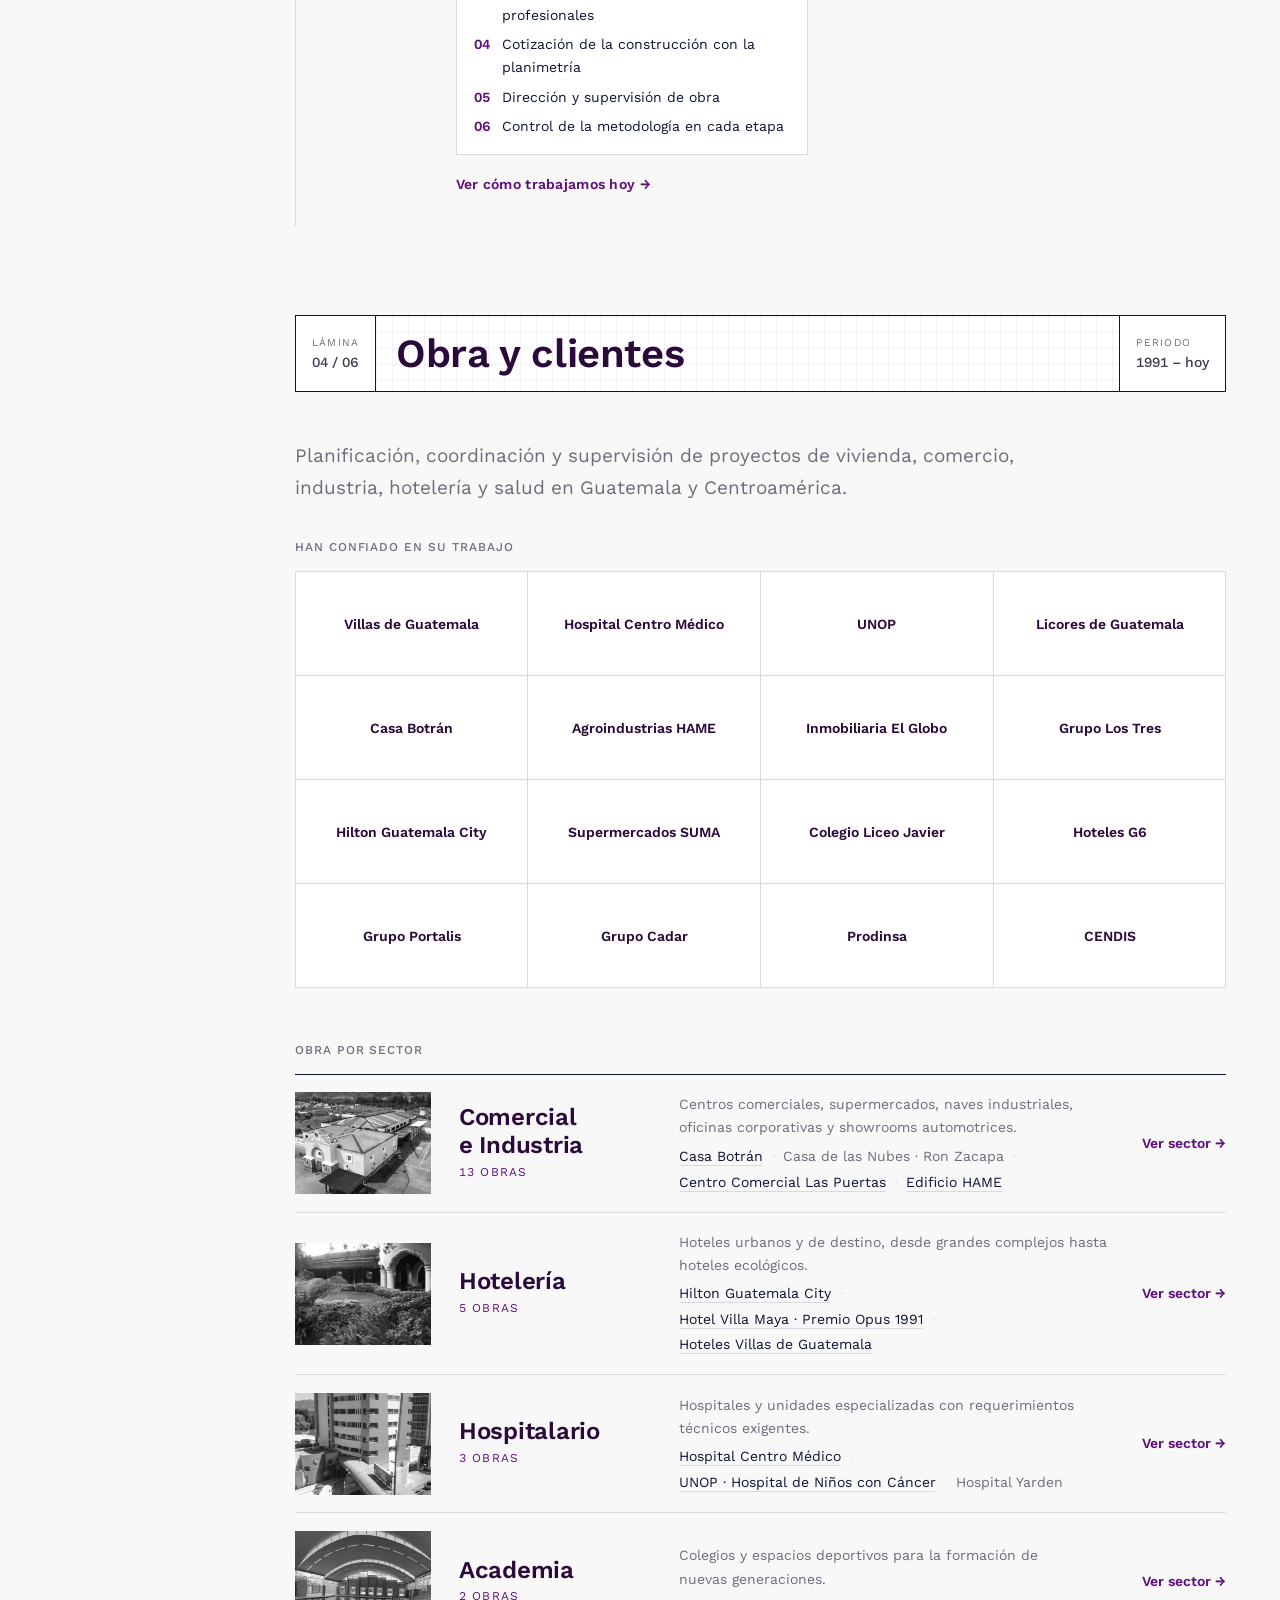
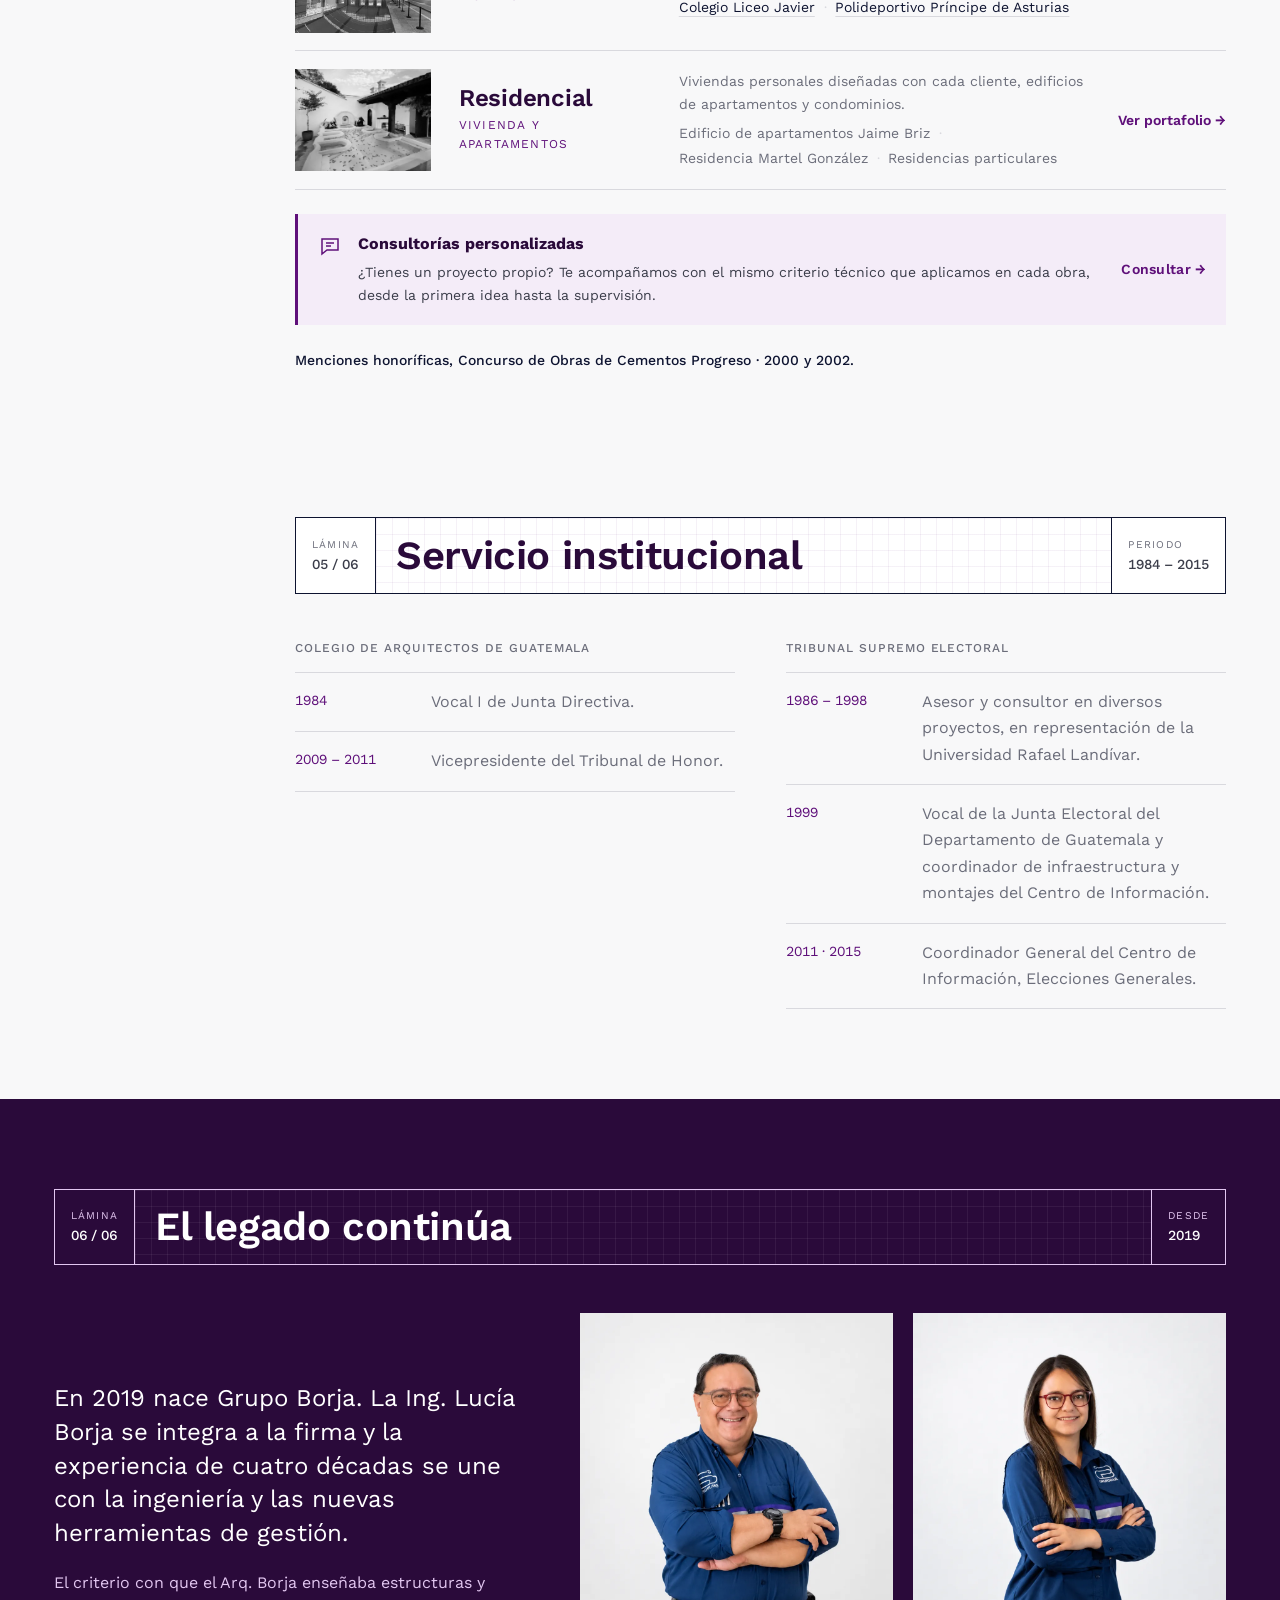
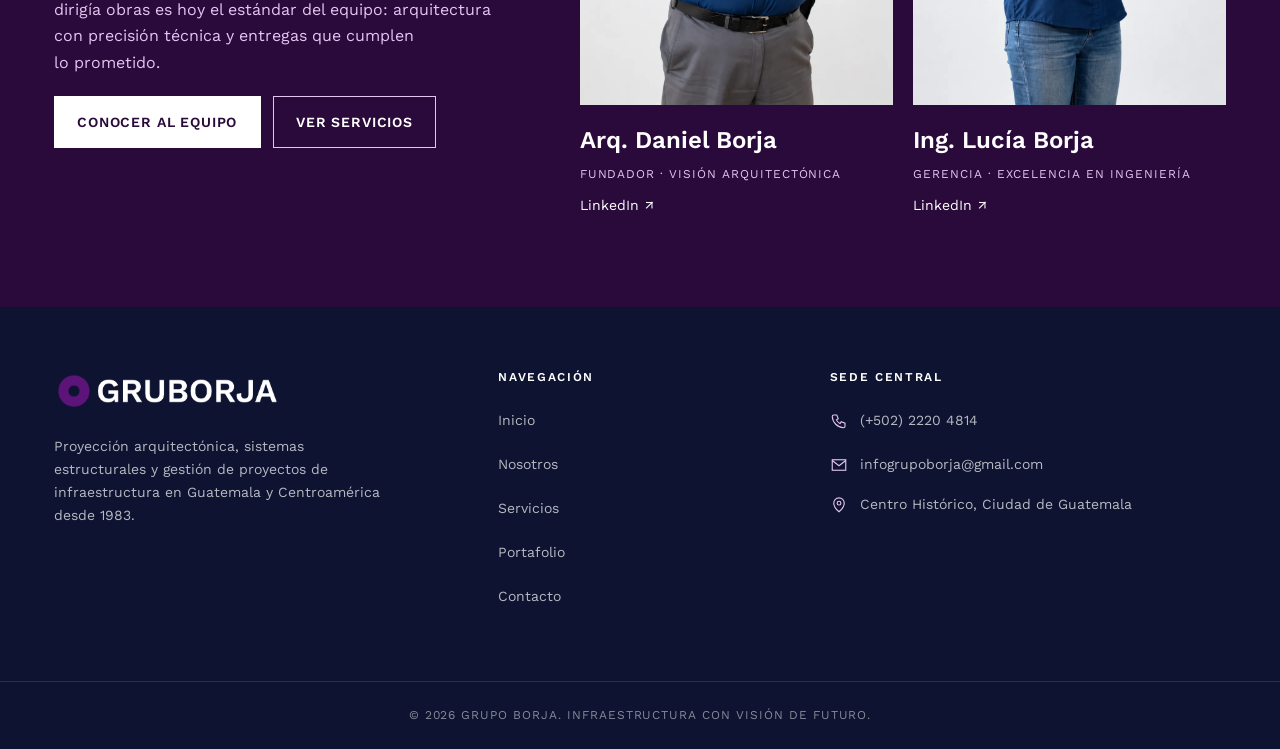
==== commit 0e656213: "feat(contacto): integracion de formato de contacto, formulario y CTA" ====
--- a/codbr.html
+++ b/codbr.html
@@ -77,7 +77,7 @@
           <li><a class="main-nav__link" href="servicios.html">Servicios</a></li>
           <li><a class="main-nav__link" href="portafolio.html">Portafolio</a></li>
         </ul>
-        <a class="btn btn--primary btn--sm" href="mailto:infogrupoborja@gmail.com?subject=Solicitud%20de%20asesor%C3%ADa%20t%C3%A9cnica">Contáctanos</a>
+        <a class="btn btn--primary btn--sm" href="contacto.html">Contáctanos</a>
       </nav>
     </div>
   </header>
@@ -644,6 +644,7 @@
           <li><a href="nosotros.html">Nosotros</a></li>
           <li><a href="servicios.html">Servicios</a></li>
           <li><a href="portafolio.html">Portafolio</a></li>
+          <li><a href="contacto.html">Contacto</a></li>
         </ul>
       </nav>
 
@@ -665,7 +666,7 @@
         </ul>
         <address class="site-footer__address">
           <svg viewBox="0 0 24 24" fill="none" stroke="currentColor" stroke-width="1.5" aria-hidden="true"><path d="M12 21s-7-6.1-7-11.5A7 7 0 0 1 19 9.5C19 14.9 12 21 12 21Z"/><circle cx="12" cy="9.5" r="2.5"/></svg>
-          <span>3a. Calle No. 3-54, Zona 1, Centro Histórico, Ciudad de Guatemala</span>
+          <span>Centro Histórico, Ciudad de Guatemala</span>
         </address>
       </div>
     </div>
